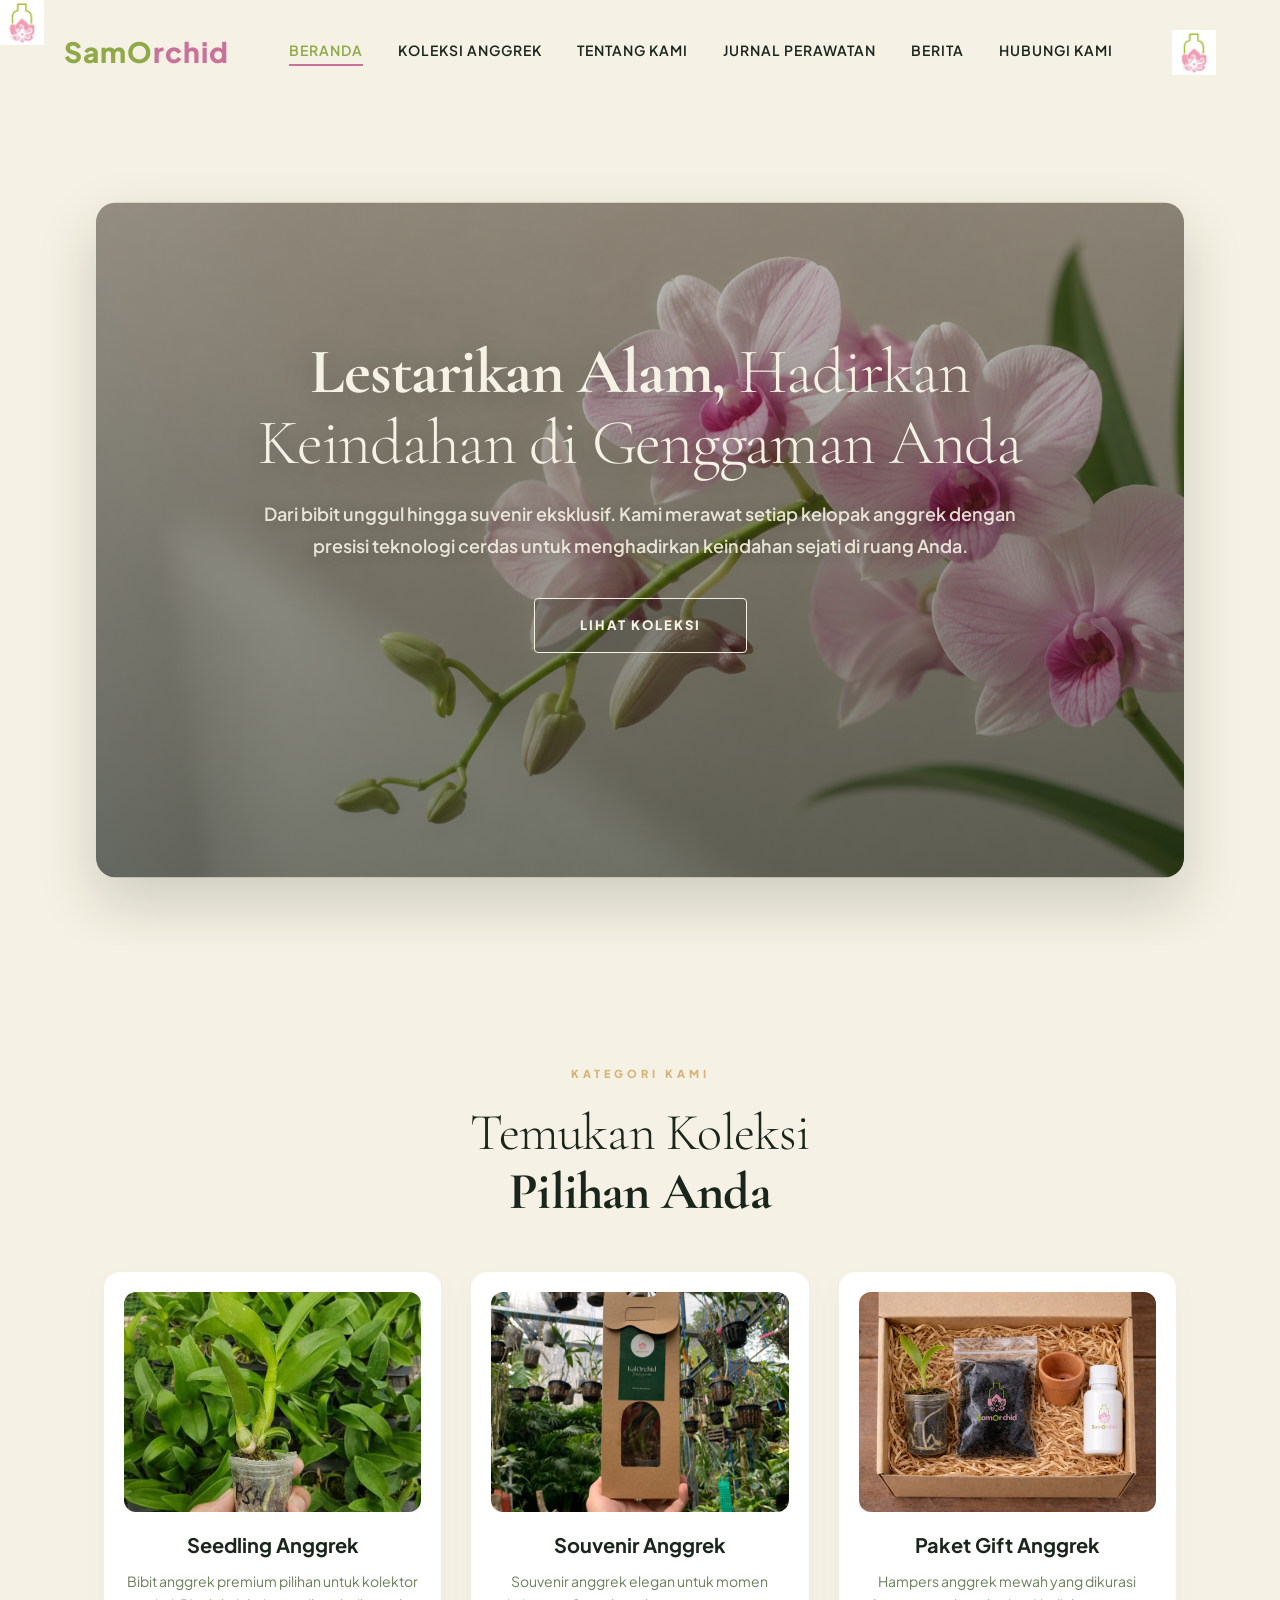
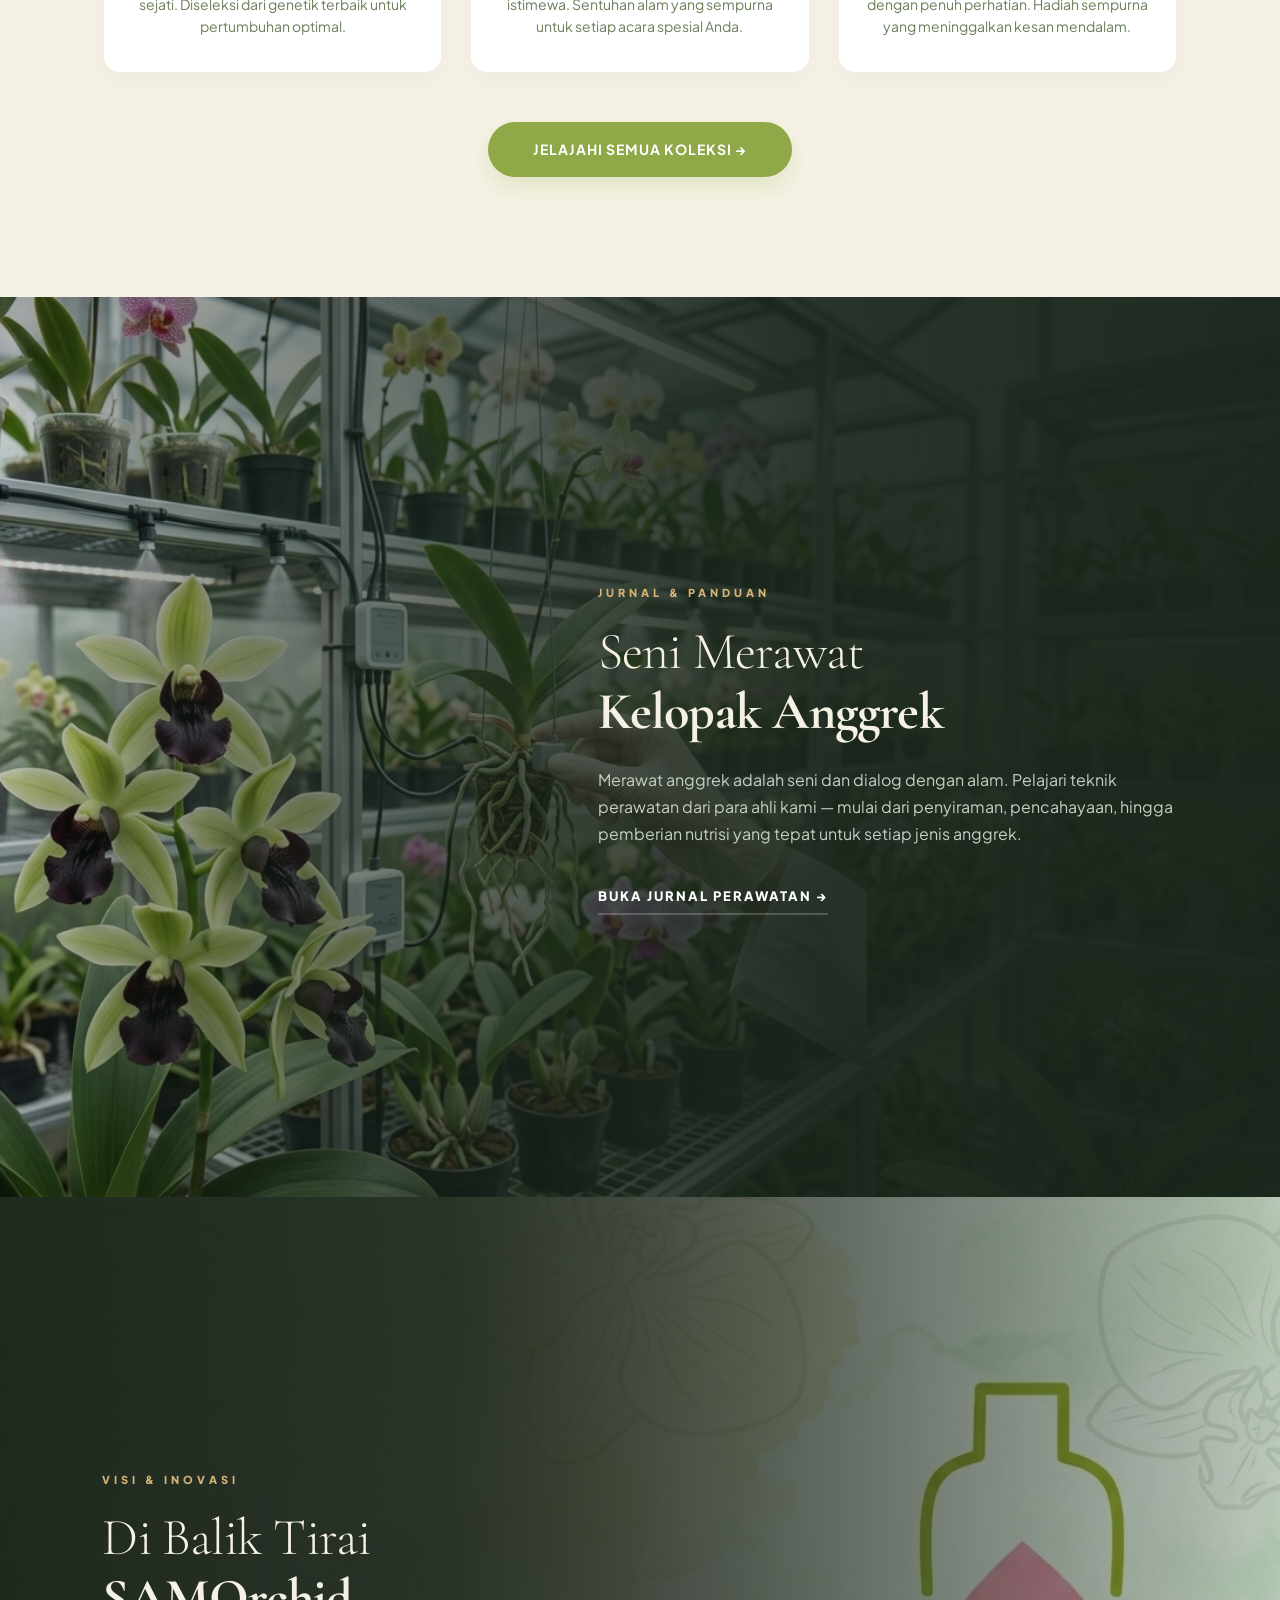
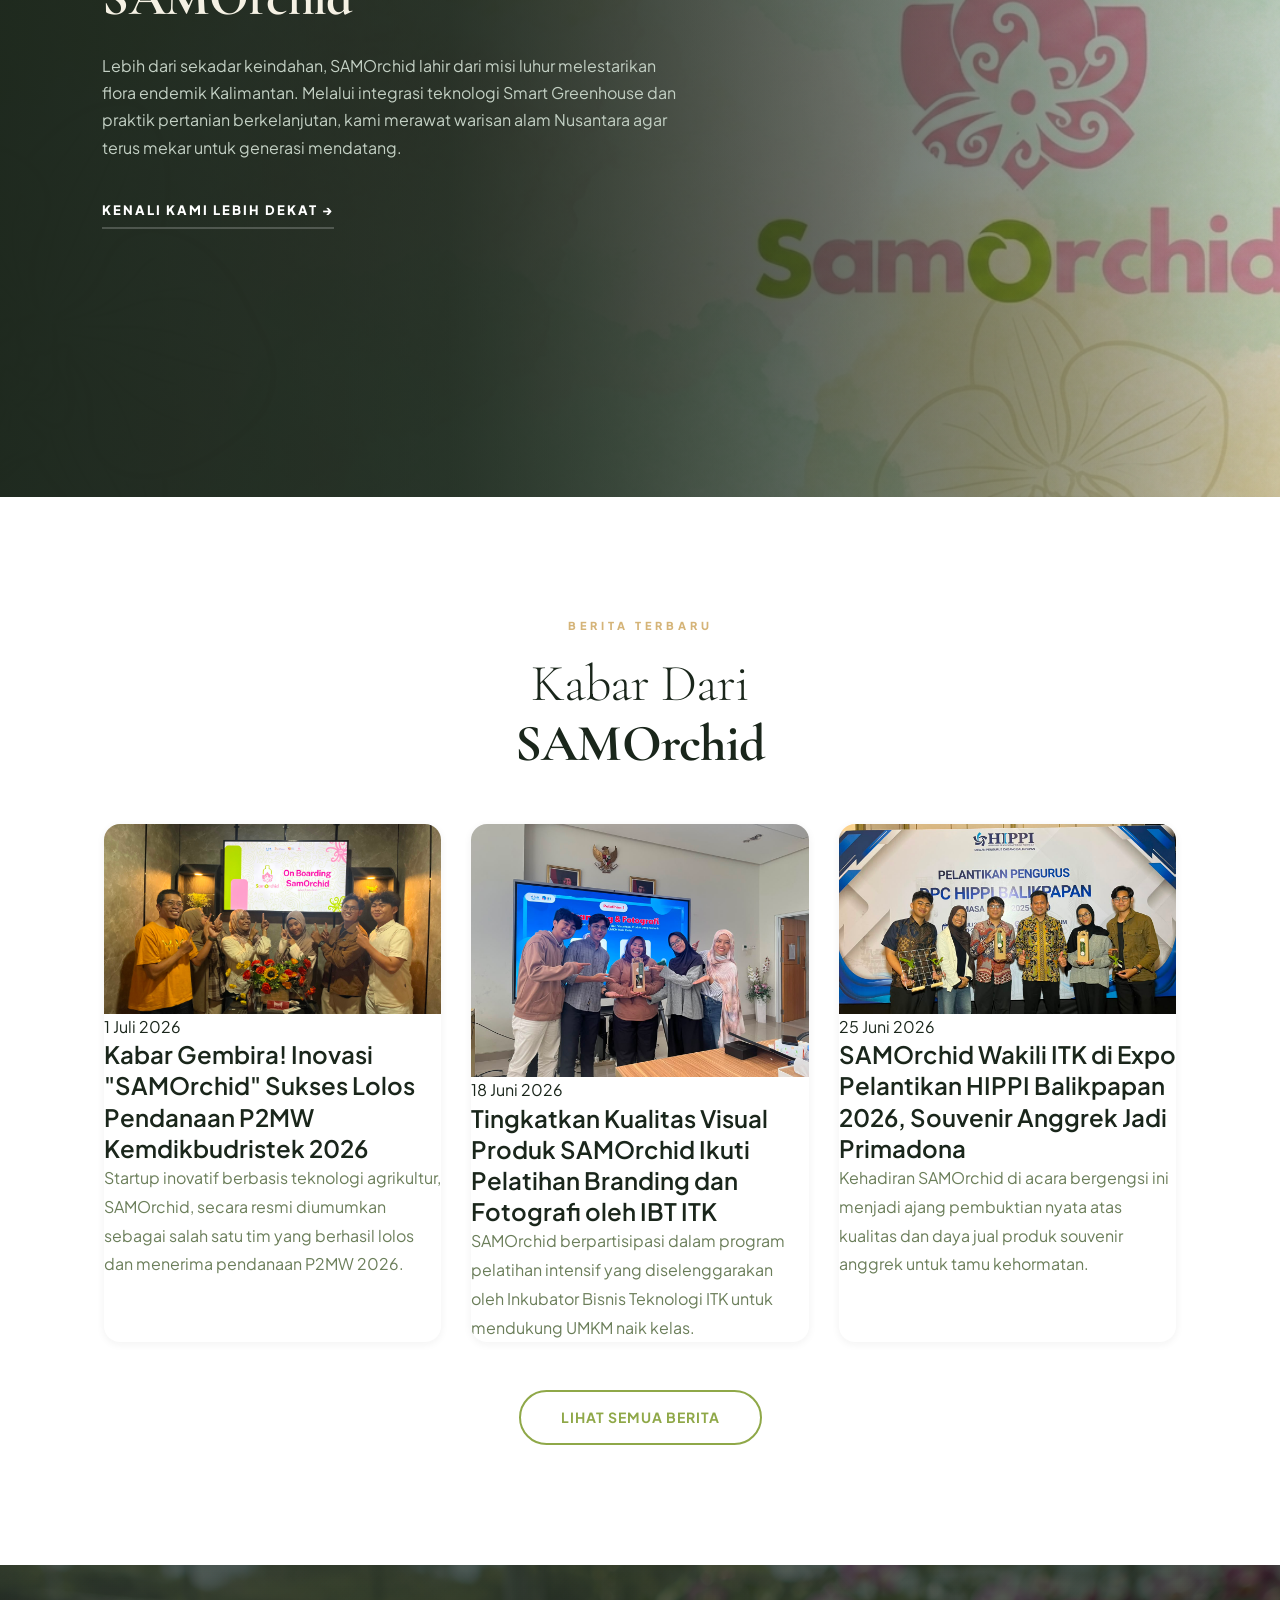
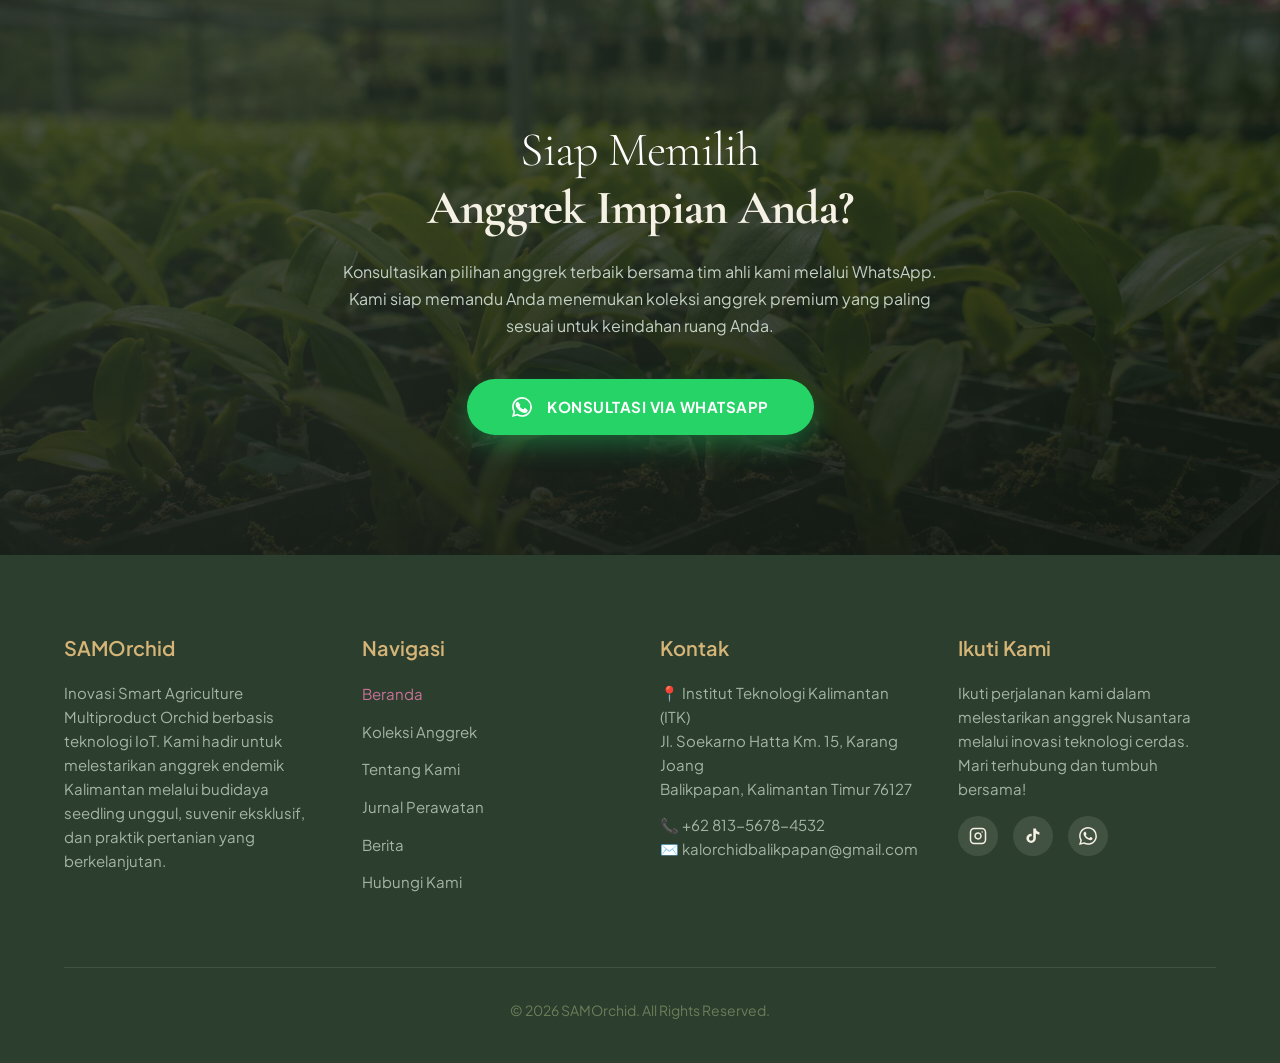
==== index.html @ 8a8ef250 "Update kodingan terbaru" ====
<!DOCTYPE html>
<html lang="id">

<head>
    <!-- Google tag (gtag.js) -->
<script async src="https://www.googletagmanager.com/gtag/js?id=G-B2L4GMVS6W"></script>
<script>
  window.dataLayer = window.dataLayer || [];
  function gtag(){dataLayer.push(arguments);}
  gtag('js', new Date());

  gtag('config', 'G-B2L4GMVS6W');
</script>
    <meta charset="UTF-8">
    <meta name="viewport" content="width=device-width, initial-scale=1.0">
    <meta http-equiv="X-UA-Compatible" content="ie=edge">

    <meta name="description" content="SAMOrchid — Koleksi anggrek premium pilihan dengan kualitas terbaik. Temukan keindahan anggrek eksklusif untuk melengkapi ruang Anda.">
    <meta name="keywords" content="anggrek, orchid, tanaman hias, bunga anggrek, SAMOrchid, premium orchid">
    <meta name="author" content="SAMOrchid">
    <meta name="robots" content="index, follow">

    <meta property="og:title" content="SAMOrchid — Simfoni Alam di Ruang Anda">
    <meta property="og:description" content="SAMOrchid — Koleksi anggrek premium pilihan dengan kualitas terbaik.">
    <meta property="og:type" content="website">
    <meta property="og:locale" content="id_ID">

    <title>SAMOrchid — Simfoni Alam di Ruang Anda</title>

    <link rel="icon" type="image/png" href="assets/images/favicon.png">

    <link rel="preconnect" href="https://fonts.googleapis.com">
    <link rel="preconnect" href="https://fonts.gstatic.com" crossorigin>
    <link href="https://fonts.googleapis.com/css2?family=Cormorant+Garamond:ital,wght@0,300;0,400;0,600;1,300;1,400&family=Plus+Jakarta+Sans:wght@300;400;600;800&display=swap" rel="stylesheet">

    <link rel="stylesheet" href="assets/css/samorchid.css">

</head>
<body>

    <div class="menu-overlay" id="menuOverlay"></div>

<header>
    <div class="header-content">
        <!-- 1. Logo Text (Left) -->
        <a href="index.html" class="logo-link" style="text-decoration:none;">
            <h2 class="logo-text" style="margin:0;"><span style="color: var(--green-natural);">SamO</span><span style="color: var(--pink-flower);">rchid</span></h2>
        </a>
        
        <!-- 2. Desktop Nav (Center on desktop) -->
        <nav class="nav-links">
            <a href="index.html" class="active-link">Beranda</a>
            <a href="catalog.html" class="">Koleksi Anggrek</a>
            <a href="about.html" class="">Tentang Kami</a>
            <a href="journal.html" class="">Jurnal Perawatan</a>
            <a href="news.html" class="">Berita</a>
            <a href="contact.html" class="">Hubungi Kami</a>
        </nav>
        
        <!-- 3. Mobile Menu Button (Center on mobile) -->
        <div class="menu-btn mobile-only"></div>
        
        <!-- 4. Logo Image (Right) -->
        <a href="index.html" class="logo-img-link">
             <img src="assets/images/logo-samorchid.png" alt="SAMOrchid Logo" class="logo-img" style="height: 45px; display: block;">
        </a>
    </div>
</header>

<!-- Mobile Nav Dropdown -->
<nav class="mobile-nav">
    <a href="index.html" class="active-link">Beranda</a>
    <a href="catalog.html" class="">Koleksi Anggrek</a>
    <a href="about.html" class="">Tentang Kami</a>
    <a href="journal.html" class="">Jurnal Perawatan</a>
    <a href="news.html" class="">Berita</a>
    <a href="contact.html" class="">Hubungi Kami</a>
</nav>
        
        <!-- Right Side: Logo img (Desktop) / Hamburger (Mobile) -->
        <div class="header-right">
            <a href="index.html" class="logo-img-link desktop-only">
                 <img src="assets/images/logo-samorchid.png" alt="SAMOrchid Logo" class="logo-img" style="height: 45px; display: block;">
            </a>
            
            <div class="menu-btn mobile-only">
                <span></span>
                <span></span>
            </div>
        </div>
    </div>
</header>

<!-- Mobile Nav Dropdown -->
<nav class="mobile-nav">
    <a href="index.html" class="active-link">Beranda</a>
    <a href="catalog.html" class="">Koleksi Anggrek</a>
    <a href="about.html" class="">Tentang Kami</a>
    <a href="journal.html" class="">Jurnal Perawatan</a>
    <a href="news.html" class="">Berita</a>
    <a href="contact.html" class="">Hubungi Kami</a>
</nav>
    
    <main>
        
<section class="hero">
    <div class="hero-slider-container" style="top: 55% !important; height: 75% !important;">
        <div class="slider-wrapper">
            <div class="slide slide-1"></div>
            <div class="slide slide-2"></div>
            <div class="slide slide-3"></div>
        </div>
    </div>

    <div class="hero-content scroll-reveal reveal-active">
        <h1> <strong>Lestarikan Alam,</strong> Hadirkan Keindahan di Genggaman Anda </h1>
        <p>Dari bibit unggul hingga suvenir eksklusif. Kami merawat setiap kelopak anggrek dengan presisi teknologi cerdas untuk menghadirkan keindahan sejati di ruang Anda.</p>
        <a href="catalog.html" class="btn-discover">Lihat Koleksi</a>
    </div>
</section>


<section class="section-padding" style="background-color: var(--cream-palette);">
    <div class="container">
        <span class="section-tag scroll-reveal" style="text-align:center; display:block;">Kategori Kami</span>
        <h2 class="section-title scroll-reveal" style="text-align:center; font-family:'Cormorant Garamond',serif; margin-bottom: 50px;">
            Temukan Koleksi <strong>Pilihan Anda</strong>
        </h2>

        <div class="categories-grid">
            
            <div class="category-card scroll-reveal" style="transition-delay: 0.1s; padding: 20px; border-radius: 16px; overflow: hidden; background: #fff; box-shadow: 0 10px 30px rgba(0,0,0,0.03);">
                <div style="height: 220px; border-radius: 12px; overflow: hidden; margin-bottom: 20px;">
                    <img src="assets/images/catalog-seddling.jpg" alt="Seedling Anggrek" style="width: 100%; height: 100%; object-fit: cover; transition: transform 0.5s;">
                </div>
                <h3 style="font-size: 20px; font-weight: 700; margin-bottom: 12px; color: var(--text-dark);">Seedling Anggrek</h3>
                <p style="font-size: 14px; color: var(--text-muted); line-height: 1.6; margin-bottom: 15px;">Bibit anggrek premium pilihan untuk kolektor sejati. Diseleksi dari genetik terbaik untuk pertumbuhan optimal.</p>
            </div>

            <div class="category-card scroll-reveal" style="transition-delay: 0.25s; padding: 20px; border-radius: 16px; overflow: hidden; background: #fff; box-shadow: 0 10px 30px rgba(0,0,0,0.03);">
                <div style="height: 220px; border-radius: 12px; overflow: hidden; margin-bottom: 20px;">
                    <img src="assets/images/souvenir.jpeg?w=800" alt="Souvenir Anggrek" style="width: 100%; height: 100%; object-fit: cover; transition: transform 0.5s;">
                </div>
                <h3 style="font-size: 20px; font-weight: 700; margin-bottom: 12px; color: var(--text-dark);">Souvenir Anggrek</h3>
                <p style="font-size: 14px; color: var(--text-muted); line-height: 1.6; margin-bottom: 15px;">Souvenir anggrek elegan untuk momen istimewa. Sentuhan alam yang sempurna untuk setiap acara spesial Anda.</p>
            </div>

            <div class="category-card scroll-reveal" style="transition-delay: 0.4s; padding: 20px; border-radius: 16px; overflow: hidden; background: #fff; box-shadow: 0 10px 30px rgba(0,0,0,0.03);">
                <div style="height: 220px; border-radius: 12px; overflow: hidden; margin-bottom: 20px;">
                    <img src="assets/images/gift.jpeg?w=800" alt="Paket Gift Anggrek" style="width: 100%; height: 100%; object-fit: cover; transition: transform 0.5s;">
                </div>
                <h3 style="font-size: 20px; font-weight: 700; margin-bottom: 12px; color: var(--text-dark);">Paket Gift Anggrek</h3>
                <p style="font-size: 14px; color: var(--text-muted); line-height: 1.6; margin-bottom: 15px;">Hampers anggrek mewah yang dikurasi dengan penuh perhatian. Hadiah sempurna yang meninggalkan kesan mendalam.</p>
            </div>
        </div>

        <div style="text-align: center; margin-top: 50px;" class="scroll-reveal">
            <a href="catalog.html" class="btn-primary" style="padding: 16px 45px; border-radius: 50px; font-weight: 700; background-color: var(--green-natural); color: white; text-decoration: none; display: inline-block; transition: 0.3s; box-shadow: 0 10px 20px rgba(154, 179, 78, 0.2);">
                Jelajahi Semua Koleksi &rarr;
            </a>
        </div>
    </div>
</section>

<section class="care-section" style="background: linear-gradient(270deg, rgba(26,38,27,0.85) 35%, rgba(26,38,27,0.2)), url('assets/images/beranda-jurnal.png') center/cover no-repeat;">
    <div class="care-content">
        <span class="section-tag scroll-reveal">Jurnal &amp; Panduan</span>
        <h2 class="scroll-reveal" style="transition-delay: 0.1s;">Seni Merawat <strong>Kelopak Anggrek</strong></h2>
        <p class="scroll-reveal" style="transition-delay: 0.2s;">Merawat anggrek adalah seni dan dialog dengan alam. Pelajari teknik perawatan dari para ahli kami — mulai dari penyiraman, pencahayaan, hingga pemberian nutrisi yang tepat untuk setiap jenis anggrek.</p>
        <a href="journal.html" class="btn-editorial scroll-reveal" style="transition-delay: 0.3s;">Buka Jurnal Perawatan &rarr;</a>
    </div>
</section>

<section class="story-section" style="background: linear-gradient(90deg, rgba(26,38,27,0.85) 35%, rgba(26,38,27,0.2)), url('assets/images/logo-about.png') center/cover no-repeat;">
    <div class="story-content">
        <span class="section-tag scroll-reveal">VISI &amp; INOVASI</span>
        <h2 class="scroll-reveal" style="transition-delay: 0.1s;">Di Balik Tirai <strong>SAMOrchid</strong></h2>
        <p class="scroll-reveal" style="transition-delay: 0.2s;">Lebih dari sekadar keindahan, SAMOrchid lahir dari misi luhur melestarikan flora endemik Kalimantan. Melalui integrasi teknologi Smart Greenhouse dan praktik pertanian berkelanjutan, kami merawat warisan alam Nusantara agar terus mekar untuk generasi mendatang.</p>
        <a href="about.html" class="btn-editorial scroll-reveal" style="transition-delay: 0.3s;">Kenali Kami Lebih Dekat &rarr;</a>
    </div>
</section>

<section class="section-padding" style="background-color: #fff;">
    <div class="container">
        <span class="section-tag scroll-reveal" style="text-align:center; display:block;">Berita Terbaru</span>
        <h2 class="section-title scroll-reveal" style="text-align:center; font-family:'Cormorant Garamond',serif; margin-bottom: 50px;">
            Kabar Dari <strong>SAMOrchid</strong>
        </h2>

        <div class="news-grid">
            
            <article class="news-card scroll-reveal" style="transition-delay: 0.1s;">
                <div class="news-image">
                    <img src="assets/images/berita-p2mw.jpeg" alt="Penghargaan Inovasi Budidaya 2026" loading="lazy">
                </div>
                <div class="news-body">
                    <time class="news-date" datetime="2026-07-01">1 Juli 2026</time>
                    <h3>Kabar Gembira! Inovasi "SAMOrchid" Sukses Lolos Pendanaan P2MW Kemdikbudristek 2026</h3>
                    <p>Startup inovatif berbasis teknologi agrikultur, SAMOrchid, secara resmi diumumkan sebagai salah satu tim yang berhasil lolos dan menerima pendanaan P2MW 2026.</p>
                </div>
            </article>

            <article class="news-card scroll-reveal" style="transition-delay: 0.4s;">
                <div class="news-image">
                    <img src="assets/images/berita-pelatihan.jpeg"  alt="Workshop Perawatan Anggrek" loading="lazy">
                </div>
                <div class="news-body">
                    <time class="news-date" datetime="2026-06-18">18 Juni 2026</time>
                    <h3>Tingkatkan Kualitas Visual Produk SAMOrchid Ikuti Pelatihan Branding dan Fotografi oleh IBT ITK</h3>
                    <p>SAMOrchid berpartisipasi dalam program pelatihan intensif yang diselenggarakan oleh Inkubator Bisnis Teknologi ITK untuk mendukung UMKM naik kelas.</p>
                </div>
            </article>

            <article class="news-card scroll-reveal" style="transition-delay: 0.25s;">
                <div class="news-image">
                    <img src="assets/images/berita-hippi.jpeg"  alt="Koleksi Phalaenopsis Eksklusif" loading="lazy">
                </div>
                <div class="news-body">
                    <time class="news-date" datetime="2026-06-25">25 Juni 2026</time>
                    <h3>SAMOrchid Wakili ITK di Expo Pelantikan HIPPI Balikpapan 2026, Souvenir Anggrek Jadi Primadona</h3>
                    <p>Kehadiran SAMOrchid di acara bergengsi ini menjadi ajang pembuktian nyata atas kualitas dan daya jual produk souvenir anggrek untuk tamu kehormatan.</p>
                </div>
            </article>

        </div>

        <div style="text-align: center; margin-top: 3rem;">
            <a href="news.html" class="btn-outline">Lihat Semua Berita</a>
        </div>
    </div>
</section>

<section class="cta-section" style="background: linear-gradient(180deg, rgba(26,38,27,0.75) 0%, rgba(18,26,19,0.92) 100%), url('assets/images/beranda-hubungi\ kami.png') center/cover no-repeat; padding: 120px 0; color: white;">
    <div class="container" style="text-align: center; max-width: 800px;">
        <span class="section-tag scroll-reveal" style="color: var(--orange-pastel); font-size: 11px; letter-spacing: 4px; font-weight: 800; display: block; margin-bottom: 20px; text-transform: uppercase;">Hubungi Kami</span>
        <h2 class="scroll-reveal" style="font-family: 'Cormorant Garamond', serif; font-size: 48px; font-weight: 300; margin-bottom: 20px; line-height: 1.2;">
            Siap Memilih <strong style="font-weight: 700; color: var(--cream-palette);">Anggrek Impian Anda?</strong>
        </h2>
        <p class="scroll-reveal" style="transition-delay: 0.1s; font-size: 16px; color: #c3d0c4; line-height: 1.7; margin-bottom: 40px; max-width: 600px; margin-left: auto; margin-right: auto;">
            Konsultasikan pilihan anggrek terbaik bersama tim ahli kami melalui WhatsApp. Kami siap memandu Anda menemukan koleksi anggrek premium yang paling sesuai untuk keindahan ruang Anda.
        </p>
        
        <a href="https://wa.me/6281356784532?text=Halo%20SAMOrchid" class="scroll-reveal" style="transition-delay: 0.2s; background-color: #25D366; color: white; padding: 16px 45px; border-radius: 50px; font-weight: 700; text-decoration: none; display: inline-flex; align-items: center; gap: 12px; box-shadow: 0 10px 25px rgba(37, 211, 102, 0.35); border: none; font-size: 15px; letter-spacing: 0.5px; transition: all 0.3s ease; text-transform: uppercase;" target="_blank" rel="noopener noreferrer">
            <svg xmlns="http://www.w3.org/2000/svg" width="20" height="20" fill="currentColor" viewBox="0 0 16 16" style="vertical-align: middle;">
                <path d="M13.601 2.326A7.85 7.85 0 0 0 7.994 0C3.627 0 .068 3.558.064 7.926c0 1.399.366 2.76 1.057 3.965L0 16l4.204-1.102a7.9 7.9 0 0 0 3.79.949h.004c4.368 0 7.927-3.558 7.93-7.93a7.9 7.9 0 0 0-2.327-5.592M7.994 14.52a6.6 6.6 0 0 1-3.356-.92l-.24-.144-2.494.654.666-2.433-.156-.251a6.56 6.56 0 0 1-1.007-3.505c0-3.626 2.957-6.584 6.591-6.584a6.56 6.56 0 0 1 4.66 1.931 6.56 6.56 0 0 1 1.928 4.66c-.004 3.639-2.961 6.592-6.592 6.592m3.69-4.98c-.202-.1-1.195-.59-1.381-.66-.18-.068-.312-.1-.444.1-.13.2-.5.636-.61.76-.11.13-.22.14-.42.04-.202-.1-.853-.314-1.624-.997-.6-.537-1.005-1.2-1.123-1.4-.117-.202-.012-.311.088-.41.09-.09.202-.23.3-.35.1-.117.135-.2.2-.33.066-.134.034-.251-.017-.35-.05-.1-1.196-1.196-1.381-1.643-.186-.45-.37-.39-.5-.396-.127-.007-.272-.008-.418-.008a.86.86 0 0 0-.623.29c-.214.23-.817.8-.817 1.95s.84 2.26 1.0 2.47c.16.21 1.653 2.528 4 3.52.56.23 1 .37 1.34.48.57.18 1.09.15 1.5.09.46-.07 1.38-.56 1.57-1.11.19-.55.19-1.02.13-1.11-.06-.09-.22-.14-.42-.24"/>
            </svg>
            &nbsp;Konsultasi via WhatsApp
        </a>
    </div>
</section>

    </main>

    <footer>
    <div class="footer-container">
        
        <div class="footer-col">
            <h3>SAMOrchid</h3>
            <p>
                Inovasi Smart Agriculture Multiproduct Orchid berbasis teknologi IoT. Kami hadir untuk melestarikan anggrek endemik Kalimantan melalui budidaya seedling unggul, suvenir eksklusif, dan praktik pertanian yang berkelanjutan.
            </p>
        </div>

        <div class="footer-col">
            <h3>Navigasi</h3>
            <ul>
                <li><a href="index.html">Beranda</a></li>
                <li><a href="catalog.html">Koleksi Anggrek</a></li>
                <li><a href="about.html">Tentang Kami</a></li>
                <li><a href="journal.html">Jurnal Perawatan</a></li>
                <li><a href="news.html">Berita</a></li>
                <li><a href="contact.html">Hubungi Kami</a></li>
            </ul>
        </div>

        <div class="footer-col">
            <h3>Kontak</h3>
            <p>
                📍 Institut Teknologi Kalimantan (ITK)<br>
                Jl. Soekarno Hatta Km. 15, Karang Joang<br>
                Balikpapan, Kalimantan Timur 76127
            </p>
            <p style="margin-top: 12px;">
                📞 +62 813-5678-4532<br>
                ✉️ kalorchidbalikpapan@gmail.com
            </p>
        </div>

       <div class="footer-col">
    <h3>Ikuti Kami</h3>
    <p>Ikuti perjalanan kami dalam melestarikan anggrek Nusantara melalui inovasi teknologi cerdas. Mari terhubung dan tumbuh bersama!</p>
    <div class="social-links">
        <a href="https://www.instagram.com/samorchid_official?igsh=MW9wNzVmNXBsNmt6ZQ%3D%3D&utm_source=qr" target="_blank" rel="noopener noreferrer" aria-label="Instagram">
            <svg xmlns="http://www.w3.org/2000/svg" width="18" height="18" viewBox="0 0 24 24" fill="none" stroke="currentColor" stroke-width="2" stroke-linecap="round" stroke-linejoin="round">
                <rect x="2" y="2" width="20" height="20" rx="5" ry="5"></rect>
                <path d="M16 11.37A4 4 0 1 1 12.63 8 4 4 0 0 1 16 11.37z"></path>
                <line x1="17.5" y1="6.5" x2="17.51" y2="6.5"></line>
            </svg>
        </a>
        
        <a href="https://www.tiktok.com/@samorchid.bibit.anggrek?_r=1&_t=ZS-982fWPN8C19" target="_blank" rel="noopener noreferrer" aria-label="TikTok">
            <svg xmlns="http://www.w3.org/2000/svg" width="18" height="18" viewBox="0 0 24 24" fill="currentColor">
                <path d="M19.59 6.69a4.83 4.83 0 0 1-3.77-4.25V2h-3.45v13.67a2.89 2.89 0 0 1-2.88 2.5 2.89 2.89 0 0 1-2.89-2.89 2.89 2.89 0 0 1 2.89-2.89c.28 0 .54.04.79.1v-3.5a6.37 6.37 0 0 0-.79-.05A6.34 6.34 0 0 0 3.15 15a6.34 6.34 0 0 0 6.34 6.34 6.34 6.34 0 0 0 6.34-6.34V8.75a8.18 8.18 0 0 0 4.76 1.52v-3.4a4.85 4.85 0 0 1-1-.18z"/>
            </svg>
        </a>
        
        <a href="https://wa.me/6281356784532" target="_blank" rel="noopener noreferrer" aria-label="WhatsApp">
            <svg xmlns="http://www.w3.org/2000/svg" width="18" height="18" viewBox="0 0 24 24" fill="currentColor">
                <path d="M17.472 14.382c-.297-.149-1.758-.867-2.03-.967-.273-.099-.471-.148-.67.15-.197.297-.767.966-.94 1.164-.173.199-.347.223-.644.075-.297-.15-1.255-.463-2.39-1.475-.883-.788-1.48-1.761-1.653-2.059-.173-.297-.018-.458.13-.606.134-.133.298-.347.446-.52.149-.174.198-.298.298-.497.099-.198.05-.371-.025-.52-.075-.149-.669-1.612-.916-2.207-.242-.579-.487-.5-.669-.51-.173-.008-.371-.01-.57-.01-.198 0-.52.074-.792.372-.272.297-1.04 1.016-1.04 2.479 0 1.462 1.065 2.875 1.213 3.074.149.198 2.096 3.2 5.077 4.487.709.306 1.262.489 1.694.625.712.227 1.36.195 1.871.118.571-.085 1.758-.719 2.006-1.413.248-.694.248-1.289.173-1.413-.074-.124-.272-.198-.57-.347m-5.421 7.403h-.004a9.87 9.87 0 01-5.031-1.378l-.361-.214-3.741.982.998-3.648-.235-.374a9.86 9.86 0 01-1.51-5.26c.001-5.45 4.436-9.884 9.888-9.884 2.64 0 5.122 1.03 6.988 2.898a9.825 9.825 0 012.893 6.994c-.003 5.45-4.437 9.884-9.885 9.884m8.413-18.297A11.815 11.815 0 0012.05 0C5.495 0 .16 5.335.157 11.892c0 2.096.547 4.142 1.588 5.945L.057 24l6.305-1.654a11.882 11.882 0 005.683 1.448h.005c6.554 0 11.89-5.335 11.893-11.893a11.821 11.821 0 00-3.48-8.413z"/>
            </svg>
        </a>
    </div>
</div>

    </div>

    <div class="footer-bottom">
        <p>&copy; 2026 SAMOrchid. All Rights Reserved.</p>
    </div>
</footer>

    <script src="assets/js/samorchid.js"></script>
    
</body>
</html>
---- assets/css/samorchid.css ----
/* ============================================================
   SAMOrchid — Premium Orchid Catalog
   Design System & Stylesheet
   Inspired by Bang & Olufsen Luxury Minimalism
   ============================================================ */

/* ----------------------------------------------------------
   1. DESIGN TOKENS (CSS Variables)
   ---------------------------------------------------------- */
   :root {
    --pink-flower: #C8729A;
    --pink-light: #F0D8E4;
    --orange-pastel: #D5B478;
    --cream-palette: #F5F1E4;
    --cream-dark: #EDE5CC;
    --green-natural: #8FA848;
    --green-dark: #6E8A3A;
    --text-dark: #1A261B;
    --text-muted: #6B7E5A;
    --footer-bg: #2C3E2D;
    --white: #FFFFFF;
    --dusty-pink: #F5E6ED;
    --section-alt: #F9F7F0;

    /* Shadows */
    --shadow-sm: 0 2px 8px rgba(26, 38, 27, 0.06);
    --shadow-md: 0 8px 30px rgba(26, 38, 27, 0.08);
    --shadow-lg: 0 16px 50px rgba(26, 38, 27, 0.12);
    --shadow-xl: 0 25px 60px rgba(26, 38, 27, 0.18);

    /* Transitions */
    --ease-luxury: cubic-bezier(0.16, 1, 0.3, 1);
    --transition-base: 0.4s var(--ease-luxury);
    --transition-slow: 0.8s var(--ease-luxury);
}


/* ----------------------------------------------------------
   2. RESET & BASE
   ---------------------------------------------------------- */
*,
*::before,
*::after {
    box-sizing: border-box;
    margin: 0;
    padding: 0;
}

html {
    scroll-behavior: smooth;
    -webkit-font-smoothing: antialiased;
    -moz-osx-font-smoothing: grayscale;
}

body {
    font-family: 'Plus Jakarta Sans', -apple-system, BlinkMacSystemFont, sans-serif;
    font-weight: 400;
    font-size: 16px;
    line-height: 1.6;
    color: var(--text-dark);
    background-color: var(--cream-palette);
    overflow-x: hidden;
}

img {
    max-width: 100%;
    height: auto;
    display: block;
}

a {
    color: inherit;
    text-decoration: none;
    transition: color var(--transition-base);
}

ul {
    list-style: none;
}

button {
    font-family: inherit;
}


/* ----------------------------------------------------------
   3. TYPOGRAPHY
   ---------------------------------------------------------- */
h1,
h2 {
    font-family: 'Cormorant Garamond', 'Georgia', serif;
    font-weight: 300;
    color: var(--text-dark);
}

h1 {
    font-size: 64px;
    line-height: 1.1;
    letter-spacing: -0.02em;
}

h2 {
    font-size: 52px;
    line-height: 1.15;
    letter-spacing: -0.015em;
}

h3 {
    font-family: 'Plus Jakarta Sans', sans-serif;
    font-size: 24px;
    font-weight: 600;
    line-height: 1.3;
    color: var(--text-dark);
}

h1 strong {
    font-weight: 800;
}

h2 strong {
    font-weight: 800;
    display: block;
}

p {
    color: var(--text-muted);
    line-height: 1.8;
    font-weight: 400;
}

.section-tag {
    font-size: 11px;
    text-transform: uppercase;
    letter-spacing: 4px;
    color: var(--orange-pastel);
    font-weight: 800;
    margin-bottom: 20px;
    display: inline-block;
}


/* ----------------------------------------------------------
   4. LAYOUT
   ---------------------------------------------------------- */
.container {
    max-width: 1200px;
    margin: 0 auto;
    padding: 0 5%;
}

.section-padding {
    padding: 120px 0;
}


/* ----------------------------------------------------------
   5. HEADER & NAVIGATION
   ---------------------------------------------------------- */
header {
    position: fixed;
    top: 0;
    left: 0;
    width: 100%;
    display: flex;
    justify-content: space-between;
    align-items: center;
    padding: 30px 5%;
    z-index: 2001;
    background: transparent;
    transition: all 0.5s var(--ease-luxury);
}

.header-content {
    display: flex;
    justify-content: space-between;
    align-items: center;
    width: 100%;
}

.logo-text {
    font-family: 'Plus Jakarta Sans', sans-serif;
    font-weight: 800;
    font-size: 28px;
    letter-spacing: 1px;
}

header.scrolled {
    background: rgba(253, 251, 240, 0.92);
    backdrop-filter: blur(20px);
    -webkit-backdrop-filter: blur(20px);
    box-shadow: 0 4px 30px rgba(26, 38, 27, 0.06);
    padding: 18px 5%;
}

/* Logo */
.logo {
    font-size: 22px;
    font-weight: 800;
    letter-spacing: 2px;
    color: var(--text-dark);
    text-transform: uppercase;
    z-index: 2002;
    display: flex;
    align-items: center;
    gap: 10px;
}

.logo-img {
    height: 45px;
    width: auto;
    vertical-align: middle;
}

/* Hamburger Menu Button */
.menu-btn {
    background: none;
    border: none;
    cursor: pointer;
    display: flex;
    flex-direction: column;
    gap: 6px;
    z-index: 2002;
    padding: 8px;
    position: relative;
}

.menu-btn span {
    display: block;
    width: 30px;
    height: 2px;
    background-color: var(--text-dark);
    transition: all 0.3s var(--ease-luxury);
    transform-origin: center;
}

.menu-btn.active span:nth-child(1) {
    transform: translateY(8px) rotate(45deg);
}

.menu-btn.active span:nth-child(2) {
    opacity: 0;
    transform: scaleX(0);
}

.menu-btn.active span:nth-child(3) {
    transform: translateY(-8px) rotate(-45deg);
}

/* Header Spacer (for layout balance) */
.header-spacer {
    width: 46px;
}

/* ----------------------------------------------------------
   5.5 TOP NAVIGATION (Desktop)
   ---------------------------------------------------------- */
.nav-links {
    display: flex;
    gap: 35px;
    align-items: center;
}

.nav-links a {
    text-decoration: none;
    color: var(--text-dark);
    font-size: 14px;
    font-weight: 600;
    text-transform: uppercase;
    letter-spacing: 1px;
    position: relative;
    padding-bottom: 5px;
    transition: color 0.3s var(--ease-luxury);
}

.nav-links a:hover,
.nav-links a.active-link {
    color: var(--green-natural);
}

.nav-links a::after {
    content: '';
    position: absolute;
    bottom: 0;
    left: 0;
    width: 0;
    height: 2px;
    background-color: var(--pink-flower);
    transition: width 0.4s var(--ease-luxury);
}

.nav-links a:hover::after,
.nav-links a.active-link::after {
    width: 100%;
}

.header-right {
    display: flex;
    align-items: center;
    gap: 20px;
}

.mobile-only {
    display: none;
}

/* ----------------------------------------------------------
   5.6 MOBILE NAVIGATION (Dropdown)
   ---------------------------------------------------------- */
.menu-overlay {
    position: fixed;
    top: 0;
    left: 0;
    width: 100%;
    height: 100%;
    background: rgba(26, 38, 27, 0.4);
    backdrop-filter: blur(8px);
    -webkit-backdrop-filter: blur(8px);
    z-index: 1999;
    opacity: 0;
    visibility: hidden;
    transition: opacity 0.5s var(--ease-luxury),
                visibility 0.5s var(--ease-luxury);
}

.menu-overlay.active {
    opacity: 1;
    visibility: visible;
}

.mobile-nav {
    position: fixed;
    top: -100%;
    left: 0;
    width: 100%;
    background-color: var(--cream-palette);
    z-index: 2000;
    box-shadow: var(--shadow-xl);
    display: flex;
    flex-direction: column;
    padding: 100px 5% 40px;
    transition: top 0.6s cubic-bezier(0.77, 0, 0.175, 1);
}

.mobile-nav.active {
    top: 0;
}

.mobile-nav a {
    text-decoration: none;
    color: var(--text-dark);
    font-size: 28px;
    font-weight: 300;
    font-family: 'Cormorant Garamond', serif;
    padding: 15px 0;
    border-bottom: 1px solid rgba(26, 38, 27, 0.05);
    transform: translateY(-20px);
    opacity: 0;
    transition: color 0.3s ease,
                transform 0.4s var(--ease-luxury),
                opacity 0.4s var(--ease-luxury);
}

.mobile-nav.active a {
    transform: translateY(0);
    opacity: 1;
}

/* Staggered mobile nav animation */
.mobile-nav.active a:nth-child(1) { transition-delay: 0.1s; }
.mobile-nav.active a:nth-child(2) { transition-delay: 0.15s; }
.mobile-nav.active a:nth-child(3) { transition-delay: 0.2s; }
.mobile-nav.active a:nth-child(4) { transition-delay: 0.25s; }
.mobile-nav.active a:nth-child(5) { transition-delay: 0.3s; }
.mobile-nav.active a:nth-child(6) { transition-delay: 0.35s; }

.mobile-nav a:hover,
.mobile-nav a.active-link {
    color: var(--pink-flower);
    padding-left: 10px;
}


/* ----------------------------------------------------------
   6. HERO SECTION
   ---------------------------------------------------------- */
.hero {
    height: 100vh;
    display: flex;
    align-items: center;
    justify-content: center;
    padding: 0 5%;
    position: relative;
    overflow: hidden;
}

.hero-slider-container {
    position: absolute;
    top: 50%;
    left: 50%;
    transform: translate(-50%, -50%);
    width: 85%;
    height: 85%;
    border-radius: 20px;
    overflow: hidden;
    box-shadow: var(--shadow-xl);
}

.slider-wrapper {
    display: flex;
    height: 100%;
    transition: transform 1.2s cubic-bezier(0.77, 0, 0.175, 1);
}

.slide {
    min-width: 100%;
    height: 100%;
    background-size: cover;
    background-position: center;
    position: relative;
}

.slide-1 {
    background-image:
        linear-gradient(
            180deg,
            rgba(26, 38, 27, 0.25) 0%,
            rgba(26, 38, 27, 0.55) 100%
        ),
        url("../images/hero beranda 1.png");
    background-size: cover;
    background-position: center;
}

.slide-2 {
    background-image:
        linear-gradient(
            180deg,
            rgba(26, 38, 27, 0.25) 0%,
            rgba(26, 38, 27, 0.55) 100%
        ),
        url("../images/hero beranda 2.png");
    background-size: cover;
    background-position: center;
}

.slide-3 {
    background-image:
        linear-gradient(
            180deg,
            rgba(26, 38, 27, 0.25) 0%,
            rgba(26, 38, 27, 0.55) 100%
        ),
        url("../images/hero beranda 3.png");
    background-size: cover;
    background-position: center;
}

.hero-content {
    text-align: center;
    max-width: 800px;
    z-index: 2;
    position: relative;
}

.hero-content h1 {
    color: var(--cream-palette);
    text-shadow: 0 4px 30px rgba(0, 0, 0, 0.25);
    margin-bottom: 20px;
}

.hero-content p {
    color: var(--cream-palette);
    font-size: 18px;
    font-weight: 600;
    text-shadow: 0 2px 15px rgba(0, 0, 0, 0.2);
    margin-bottom: 35px;
    opacity: 0.9;
}

.hero-slider-dots {
    position: absolute;
    bottom: 30px;
    left: 50%;
    transform: translateX(-50%);
    display: flex;
    gap: 10px;
    z-index: 3;
}

.hero-slider-dots .dot {
    width: 10px;
    height: 10px;
    border-radius: 50%;
    background: rgba(253, 251, 240, 0.4);
    border: none;
    cursor: pointer;
    transition: all 0.4s var(--ease-luxury);
}

.hero-slider-dots .dot.active {
    background: var(--cream-palette);
    transform: scale(1.3);
}


/* ----------------------------------------------------------
   7. FULL-BLEED SECTIONS
   ---------------------------------------------------------- */
.featured-section {
    height: 100vh;
    width: 100%;
    background-size: cover;
    background-position: center;
    background-attachment: fixed;
    display: flex;
    align-items: center;
    padding: 0 8%;
    position: relative;
}

.featured-section::before {
    content: '';
    position: absolute;
    top: 0;
    left: 0;
    width: 100%;
    height: 100%;
    background: linear-gradient(
        90deg,
        rgba(26, 38, 27, 0.85) 0%,
        rgba(26, 38, 27, 0.3) 60%,
        transparent 100%
    );
}

.care-section {
    min-height: 100vh;
    width: 100%;
    background-size: cover;
    background-position: center;
    background-attachment: fixed;
    display: flex;
    align-items: center;
    justify-content: flex-end;
    padding: 0 8%;
    position: relative;
}

.care-section::before {
    content: '';
    position: absolute;
    top: 0;
    left: 0;
    width: 100%;
    height: 100%;
    background: linear-gradient(
        270deg,
        rgba(26, 38, 27, 0.85) 0%,
        rgba(26, 38, 27, 0.3) 60%,
        transparent 100%
    );
}

.story-section {
    min-height: 100vh; /* Ubah dari height menjadi min-height agar bisa melar ke bawah */
    width: 100%;
    background-size: cover;
    background-position: center;
    background-attachment: fixed;
    display: flex;
    align-items: center;
    padding: 0 8%;
    position: relative;
}

.story-section::before {
    content: '';
    position: absolute;
    top: 0;
    left: 0;
    width: 100%;
    height: 100%;
    background: linear-gradient(
        90deg,
        rgba(26, 38, 27, 0.85) 0%,
        rgba(26, 38, 27, 0.3) 60%,
        transparent 100%
    );
}

.featured-content,
.care-content,
.story-content {
    max-width: 580px;
    color: var(--cream-palette);
    position: relative;
    z-index: 2;
}

.featured-content h2,
.care-content h2,
.story-content h2 {
    font-family: 'Cormorant Garamond', serif;
    font-size: 52px;
    font-weight: 300;
    color: var(--cream-palette);
    margin-bottom: 24px;
}

.featured-content p,
.care-content p,
.story-content p {
    font-size: 16px;
    line-height: 1.7;
    color: #C3D0C4;
    margin-bottom: 35px;
}

.featured-content .section-tag,
.care-content .section-tag,
.story-content .section-tag {
    color: var(--orange-pastel);
}

/* CTA Section */
.cta-section {
    padding: 120px 5%;
    background: linear-gradient(135deg, var(--green-dark) 0%, var(--green-natural) 100%);
    text-align: center;
    color: var(--white);
    position: relative;
    overflow: hidden;
}

.cta-section::before {
    content: '';
    position: absolute;
    top: -50%;
    left: -50%;
    width: 200%;
    height: 200%;
    background: radial-gradient(
        circle at 30% 40%,
        rgba(255, 255, 255, 0.05) 0%,
        transparent 60%
    );
}

.cta-section h2 {
    font-family: 'Cormorant Garamond', serif;
    font-size: 48px;
    font-weight: 300;
    color: var(--white);
    margin-bottom: 20px;
    position: relative;
}

.cta-section h2 strong {
    font-weight: 700;
}

.cta-section p {
    font-size: 18px;
    color: rgba(255, 255, 255, 0.8);
    margin-bottom: 40px;
    max-width: 600px;
    margin-left: auto;
    margin-right: auto;
    position: relative;
}


/* ----------------------------------------------------------
   8. BUTTONS
   ---------------------------------------------------------- */

/* Discover Button — Hero / Full-bleed overlay */
.btn-discover {
    display: inline-block;
    padding: 16px 45px;
    border: 1px solid var(--cream-palette);
    color: var(--cream-palette);
    text-transform: uppercase;
    letter-spacing: 2px;
    font-size: 13px;
    font-weight: 800;
    background: rgba(0, 0, 0, 0.15);
    border-radius: 4px;
    text-decoration: none;
    transition: all var(--transition-base);
    cursor: pointer;
}

.btn-discover:hover {
    background: var(--green-natural);
    border-color: var(--green-natural);
    color: var(--text-dark);
    transform: translateY(-5px);
    box-shadow: 0 12px 35px rgba(154, 179, 78, 0.35);
}

/* Editorial Button — Inline link-style */
.btn-editorial {
    color: var(--white);
    text-decoration: none;
    font-size: 13px;
    text-transform: uppercase;
    letter-spacing: 2px;
    font-weight: 800;
    padding-bottom: 6px;
    border-bottom: 2px solid rgba(255, 255, 255, 0.2);
    display: inline-flex;
    align-items: center;
    gap: 15px;
    transition: all var(--transition-base);
}

.btn-editorial:hover {
    border-bottom-color: var(--pink-flower);
    color: var(--pink-flower);
}

.btn-editorial .arrow {
    display: inline-block;
    transition: transform 0.4s var(--ease-luxury);
}

.btn-editorial:hover .arrow {
    transform: translateX(8px);
}

/* Primary Button */
.btn-primary {
    display: inline-block;
    padding: 14px 40px;
    background: var(--green-natural);
    color: var(--white);
    border: none;
    border-radius: 50px;
    font-size: 14px;
    font-weight: 700;
    text-transform: uppercase;
    letter-spacing: 1px;
    cursor: pointer;
    text-decoration: none;
    text-align: center;
    transition: all var(--transition-base);
}

.btn-primary:hover {
    background: var(--green-dark);
    transform: translateY(-3px);
    box-shadow: 0 10px 30px rgba(154, 179, 78, 0.3);
}

/* Outline Button */
.btn-outline {
    display: inline-block;
    padding: 14px 40px;
    background: transparent;
    color: var(--green-natural);
    border: 2px solid var(--green-natural);
    border-radius: 50px;
    font-size: 14px;
    font-weight: 700;
    text-transform: uppercase;
    letter-spacing: 1px;
    cursor: pointer;
    text-decoration: none;
    text-align: center;
    transition: all var(--transition-base);
}

.btn-outline:hover {
    background: var(--green-natural);
    color: var(--white);
    transform: translateY(-3px);
    box-shadow: 0 10px 30px rgba(154, 179, 78, 0.3);
}

/* WhatsApp Button */
.btn-whatsapp {
    display: inline-flex;
    align-items: center;
    gap: 10px;
    padding: 14px 40px;
    background: #25D366;
    color: var(--white);
    border: none;
    border-radius: 50px;
    font-size: 14px;
    font-weight: 700;
    text-transform: uppercase;
    letter-spacing: 1px;
    cursor: pointer;
    text-decoration: none;
    text-align: center;
    transition: all var(--transition-base);
}

.btn-whatsapp::before {
    content: '';
    display: inline-block;
    width: 20px;
    height: 20px;
    background-image: url("data:image/svg+xml,%3Csvg xmlns='http://www.w3.org/2000/svg' viewBox='0 0 24 24' fill='white'%3E%3Cpath d='M17.472 14.382c-.297-.149-1.758-.867-2.03-.967-.273-.099-.471-.148-.67.15-.197.297-.767.966-.94 1.164-.173.199-.347.223-.644.075-.297-.15-1.255-.463-2.39-1.475-.883-.788-1.48-1.761-1.653-2.059-.173-.297-.018-.458.13-.606.134-.133.298-.347.446-.52.149-.174.198-.298.298-.497.099-.198.05-.371-.025-.52-.075-.149-.669-1.612-.916-2.207-.242-.579-.487-.5-.669-.51-.173-.008-.371-.01-.57-.01-.198 0-.52.074-.792.372-.272.297-1.04 1.016-1.04 2.479 0 1.462 1.065 2.875 1.213 3.074.149.198 2.096 3.2 5.077 4.487.709.306 1.262.489 1.694.625.712.227 1.36.195 1.871.118.571-.085 1.758-.719 2.006-1.413.248-.694.248-1.289.173-1.413-.074-.124-.272-.198-.57-.347m-5.421 7.403h-.004a9.87 9.87 0 01-5.031-1.378l-.361-.214-3.741.982.998-3.648-.235-.374a9.86 9.86 0 01-1.51-5.26c.001-5.45 4.436-9.884 9.888-9.884 2.64 0 5.122 1.03 6.988 2.898a9.825 9.825 0 012.893 6.994c-.003 5.45-4.437 9.884-9.885 9.884m8.413-18.297A11.815 11.815 0 0012.05 0C5.495 0 .16 5.335.157 11.892c0 2.096.547 4.142 1.588 5.945L.057 24l6.305-1.654a11.882 11.882 0 005.683 1.448h.005c6.554 0 11.89-5.335 11.893-11.893a11.821 11.821 0 00-3.48-8.413z'/%3E%3C/svg%3E");
    background-size: contain;
    background-repeat: no-repeat;
}

.btn-whatsapp:hover {
    background: #1da851;
    transform: translateY(-3px);
    box-shadow: 0 10px 30px rgba(37, 211, 102, 0.3);
}

/* Filter Button */
.btn-filter {
    padding: 10px 28px;
    border: 2px solid #ddd;
    background: transparent;
    color: var(--text-muted);
    border-radius: 50px;
    font-size: 13px;
    font-weight: 600;
    cursor: pointer;
    transition: all var(--transition-base);
    font-family: inherit;
}

.btn-filter:hover {
    border-color: var(--green-natural);
    color: var(--green-natural);
}

.btn-filter.active {
    background: var(--green-natural);
    color: var(--white);
    border-color: var(--green-natural);
}


/* ----------------------------------------------------------
   9. PRODUCT CARDS
   ---------------------------------------------------------- */
.product-card {
    background-color: var(--white);
    padding: 20px;
    text-align: center;
    border: 1px solid rgba(26, 38, 27, 0.05);
    transition: transform 0.4s var(--ease-luxury), 
                box-shadow 0.4s var(--ease-luxury),
                border-color 0.4s var(--ease-luxury);
}

.product-card:hover {
    transform: translateY(-8px);
    box-shadow: var(--shadow-lg);
    border-color: rgba(200, 114, 154, 0.2); /* var(--pink-flower) at 20% */
}

.product-card .card-image {
    overflow: hidden;
    height: 280px;
    position: relative;
}

.product-card .card-image img {
    width: 100%;
    height: 100%;
    object-fit: cover;
    transition: transform 0.6s var(--ease-luxury);
}

.product-card:hover .card-image img {
    transform: scale(1.08);
}

.product-card .card-body {
    padding: 24px;
}

.card-category {
    font-size: 11px;
    text-transform: uppercase;
    letter-spacing: 2px;
    color: var(--green-natural);
    font-weight: 700;
    margin-bottom: 8px;
    display: inline-block;
}

.product-card .card-body h3 {
    font-size: 18px;
    font-weight: 700;
    color: var(--text-dark);
    margin-bottom: 8px;
}

.product-card .card-body p {
    font-size: 14px;
    color: var(--text-muted);
    line-height: 1.6;
    margin-bottom: 16px;
}

.card-price {
    font-size: 20px;
    font-weight: 800;
    color: var(--pink-flower);
    margin-bottom: 16px;
}

.card-actions {
    display: flex;
    gap: 10px;
}


/* ----------------------------------------------------------
   10. NEWS CARDS
   ---------------------------------------------------------- */
.news-card {
    background: var(--white);
    border-radius: 16px;
    overflow: hidden;
    box-shadow: var(--shadow-sm);
    transition: transform 0.5s var(--ease-luxury),
                box-shadow 0.5s var(--ease-luxury);
}

.news-card:hover {
    transform: translateY(-6px);
    box-shadow: var(--shadow-md);
}

.news-card .card-image {
    height: 220px;
    overflow: hidden;
}

.news-card .card-image img {
    width: 100%;
    height: 100%;
    object-fit: cover;
    transition: transform 0.6s var(--ease-luxury);
}

.news-card:hover .card-image img {
    transform: scale(1.06);
}

.news-card .card-body {
    padding: 24px;
}

.news-card .card-date {
    font-size: 12px;
    color: var(--text-muted);
    font-weight: 600;
    margin-bottom: 10px;
}

.news-card .card-body h3 {
    font-size: 18px;
    font-weight: 700;
    color: var(--text-dark);
    margin-bottom: 10px;
}

.news-card .card-body p {
    font-size: 14px;
    color: var(--text-muted);
    line-height: 1.6;
}

.read-more {
    color: var(--green-natural);
    font-weight: 700;
    font-size: 13px;
    text-transform: uppercase;
    letter-spacing: 1px;
    text-decoration: none;
    margin-top: 15px;
    display: inline-block;
    transition: transform 0.3s var(--ease-luxury),
                color 0.3s ease;
}

.read-more:hover {
    transform: translateX(5px);
    color: var(--green-dark);
}


/* ----------------------------------------------------------
   11. CATEGORY CARDS
   ---------------------------------------------------------- */
.category-card {
    background: var(--white);
    border-radius: 20px;
    padding: 50px 30px;
    text-align: center;
    box-shadow: var(--shadow-sm);
    transition: transform 0.5s var(--ease-luxury),
                box-shadow 0.5s var(--ease-luxury);
}

.category-card:hover {
    transform: translateY(-10px);
    box-shadow: var(--shadow-lg);
}

.category-card .card-icon {
    font-size: 60px;
    margin-bottom: 20px;
    display: block;
}

.category-card h3 {
    font-size: 22px;
    font-weight: 700;
    margin-bottom: 12px;
}

.category-card p {
    font-size: 14px;
    color: var(--text-muted);
    line-height: 1.6;
}

.categories-grid {
    display: grid;
    grid-template-columns: repeat(3, 1fr);
    gap: 30px;
}


/* ----------------------------------------------------------
   12. VALUE CARDS
   ---------------------------------------------------------- */
.value-card {
    text-align: center;
    padding: 40px 30px;
}

.value-card .value-icon {
    width: 80px;
    height: 80px;
    background: var(--pink-light);
    border-radius: 50%;
    display: flex;
    align-items: center;
    justify-content: center;
    margin: 0 auto 20px;
    font-size: 32px;
    transition: transform 0.4s var(--ease-luxury);
}

.value-card:hover .value-icon {
    transform: scale(1.1) rotate(5deg);
}

.value-card h3 {
    font-size: 20px;
    font-weight: 700;
    margin-bottom: 12px;
}

.value-card p {
    font-size: 14px;
    color: var(--text-muted);
    line-height: 1.7;
}


/* ----------------------------------------------------------
   13. JOURNAL CARDS
   ---------------------------------------------------------- */
.journal-card {
    background: var(--white);
    border-radius: 16px;
    overflow: hidden;
    box-shadow: var(--shadow-sm);
    display: flex;
    transition: transform 0.5s var(--ease-luxury),
                box-shadow 0.5s var(--ease-luxury);
}

.journal-card:hover {
    transform: translateY(-6px);
    box-shadow: var(--shadow-md);
}

.journal-card .card-image {
    width: 40%;
    min-height: 250px;
    overflow: hidden;
}

.journal-card .card-image img {
    width: 100%;
    height: 100%;
    object-fit: cover;
    transition: transform 0.6s var(--ease-luxury);
}

.journal-card:hover .card-image img {
    transform: scale(1.06);
}

.journal-card .card-body {
    width: 60%;
    padding: 30px;
    display: flex;
    flex-direction: column;
    justify-content: center;
}

.journal-card .card-body h3 {
    font-size: 20px;
    font-weight: 700;
    margin-bottom: 12px;
}

.journal-card .card-body p {
    font-size: 14px;
    color: var(--text-muted);
    line-height: 1.6;
}


/* ----------------------------------------------------------
   14. PAGE HEADERS
   ---------------------------------------------------------- */
.page-hero {
    height: 50vh;
    min-height: 400px;
    background-size: cover;
    background-position: center;
    display: flex;
    align-items: center;
    justify-content: center;
    position: relative;
    text-align: center;
}

.page-hero::before {
    content: '';
    position: absolute;
    top: 0;
    left: 0;
    width: 100%;
    height: 100%;
    background: linear-gradient(
        180deg,
        rgba(26, 38, 27, 0.4) 0%,
        rgba(26, 38, 27, 0.7) 100%
    );
}

.page-hero-content {
    position: relative;
    z-index: 2;
    color: var(--cream-palette);
}

.page-hero-content h1 {
    font-family: 'Cormorant Garamond', serif;
    font-size: 56px;
    font-weight: 300;
    color: var(--cream-palette);
    margin-bottom: 15px;
}

.page-hero-content h1 strong {
    font-weight: 700;
}

.breadcrumb {
    display: flex;
    justify-content: center;
    gap: 8px;
    font-size: 13px;
    margin-top: 15px;
    align-items: center;
}

.breadcrumb a {
    color: rgba(255, 255, 255, 0.7);
    text-decoration: none;
    transition: color 0.3s ease;
}

.breadcrumb a:hover {
    color: var(--white);
}

.breadcrumb span {
    color: rgba(255, 255, 255, 0.4);
}

.breadcrumb .current {
    color: rgba(255, 255, 255, 0.9);
}


/* ----------------------------------------------------------
   15. CATALOG SECTION
   ---------------------------------------------------------- */
.catalog-section {
    padding: 120px 0;
}

.filter-tabs {
    display: flex;
    flex-wrap: wrap;
    justify-content: center;
    gap: 12px;
    margin-bottom: 60px;
}

.product-grid {
    display: grid;
    grid-template-columns: repeat(3, 1fr);
    gap: 30px;
}

.product-card.hidden {
    display: none;
}

.product-card.show {
    animation: fadeInUp 0.5s var(--ease-luxury) forwards;
}

@keyframes fadeInUp {
    from {
        opacity: 0;
        transform: translateY(20px);
    }
    to {
        opacity: 1;
        transform: translateY(0);
    }
}


/* ----------------------------------------------------------
   16. ABOUT SECTIONS
   ---------------------------------------------------------- */
.about-story {
    display: grid;
    grid-template-columns: 1fr 1fr;
    gap: 60px;
    align-items: center;
}

.about-story-image {
    border-radius: 20px;
    overflow: hidden;
    height: 500px;
    box-shadow: var(--shadow-md);
}

.about-story-image img {
    width: 100%;
    height: 100%;
    object-fit: cover;
}

.about-story-content h2 {
    margin-bottom: 20px;
}

.about-story-content p {
    font-size: 16px;
    color: var(--text-muted);
    line-height: 1.8;
    margin-bottom: 16px;
}

.about-story-content .section-tag {
    margin-bottom: 15px;
}

.values-grid {
    display: grid;
    grid-template-columns: repeat(3, 1fr);
    gap: 30px;
}

/* Greenhouse Section */
.greenhouse-section {
    padding: 120px 0;
    position: relative;
    height: 70vh;
    background-size: cover;
    background-position: center;
    background-attachment: fixed;
    display: flex;
    align-items: center;
}

.greenhouse-section::before {
    content: '';
    position: absolute;
    top: 0;
    left: 0;
    width: 100%;
    height: 100%;
    background: linear-gradient(
        90deg,
        rgba(26, 38, 27, 0.85) 0%,
        rgba(26, 38, 27, 0.3) 60%,
        transparent 100%
    );
}

.greenhouse-content {
    position: relative;
    z-index: 2;
    max-width: 600px;
    color: var(--cream-palette);
    padding: 0 8%;
}

.greenhouse-content h2 {
    font-family: 'Cormorant Garamond', serif;
    font-size: 48px;
    font-weight: 300;
    color: var(--cream-palette);
    margin-bottom: 20px;
}

.greenhouse-content p {
    font-size: 16px;
    color: #C3D0C4;
    line-height: 1.7;
    margin-bottom: 30px;
}


/* ----------------------------------------------------------
   17. JOURNAL & ACCORDION
   ---------------------------------------------------------- */
.journal-grid {
    display: grid;
    grid-template-columns: repeat(2, 1fr);
    gap: 30px;
}

.accordion {
    max-width: 800px;
    margin: 0 auto;
}

.accordion-item {
    border-bottom: 1px solid #e0e0e0;
    margin-bottom: 0;
}

.accordion-item:last-child {
    border-bottom: none;
}

.accordion-header {
    width: 100%;
    padding: 24px 0;
    background: transparent;
    border: none;
    display: flex;
    justify-content: space-between;
    align-items: center;
    cursor: pointer;
    font-size: 18px;
    font-weight: 600;
    color: var(--text-dark);
    text-align: left;
    font-family: 'Plus Jakarta Sans', sans-serif;
    transition: color 0.3s ease;
}

.accordion-header:hover {
    color: var(--green-natural);
}

.accordion-header .icon {
    transition: transform 0.3s var(--ease-luxury);
    font-size: 20px;
    font-weight: 300;
    flex-shrink: 0;
    margin-left: 20px;
}

.accordion-header.active .icon {
    transform: rotate(45deg);
}

.accordion-body {
    max-height: 0;
    overflow: hidden;
    transition: max-height 0.5s ease;
}

.accordion-body.open {
    max-height: 500px;
}

.accordion-body-inner {
    padding: 0 0 24px 0;
    color: var(--text-muted);
    line-height: 1.7;
    font-size: 15px;
}


/* ----------------------------------------------------------
   18. NEWS SECTION
   ---------------------------------------------------------- */
.news-grid {
    display: grid;
    grid-template-columns: repeat(3, 1fr);
    gap: 30px;
}

.featured-news {
    display: grid;
    grid-template-columns: 1fr 1fr;
    gap: 0;
    margin-bottom: 80px;
    background: var(--white);
    border-radius: 20px;
    overflow: hidden;
    box-shadow: var(--shadow-md);
}

.featured-news .news-image {
    height: 100%;
    min-height: 400px;
    overflow: hidden;
}

.featured-news .news-image img {
    width: 100%;
    height: 100%;
    object-fit: cover;
    transition: transform 0.6s var(--ease-luxury);
}

.featured-news:hover .news-image img {
    transform: scale(1.04);
}

.featured-news .news-body {
    padding: 50px;
    display: flex;
    flex-direction: column;
    justify-content: center;
}

.featured-news .news-body .card-date {
    font-size: 12px;
    color: var(--text-muted);
    font-weight: 600;
    margin-bottom: 15px;
}

.featured-news .news-body h2 {
    font-family: 'Cormorant Garamond', serif;
    font-size: 36px;
    font-weight: 400;
    margin-bottom: 15px;
    color: var(--text-dark);
}

.featured-news .news-body p {
    font-size: 15px;
    color: var(--text-muted);
    line-height: 1.7;
    margin-bottom: 25px;
}


/* ----------------------------------------------------------
   19. CONTACT SECTION
   ---------------------------------------------------------- */
.contact-wrapper {
    display: grid;
    grid-template-columns: 1.2fr 0.8fr;
    gap: 60px;
}

.contact-form {
    background: var(--white);
    padding: 50px;
    border-radius: 20px;
    box-shadow: var(--shadow-md);
}

.contact-form h3 {
    font-size: 28px;
    margin-bottom: 30px;
}

.form-group {
    margin-bottom: 24px;
}

.form-group label {
    display: block;
    font-size: 13px;
    font-weight: 700;
    color: var(--text-dark);
    margin-bottom: 8px;
    text-transform: uppercase;
    letter-spacing: 1px;
}

.form-group input,
.form-group textarea,
.form-group select {
    width: 100%;
    padding: 14px 18px;
    border: 2px solid #e8e8e8;
    border-radius: 10px;
    font-size: 15px;
    font-family: inherit;
    color: var(--text-dark);
    background: var(--white);
    transition: border-color 0.3s ease,
                box-shadow 0.3s ease;
    outline: none;
}

.form-group input:focus,
.form-group textarea:focus,
.form-group select:focus {
    border-color: var(--green-natural);
    box-shadow: 0 0 0 4px rgba(154, 179, 78, 0.1);
}

.form-group textarea {
    min-height: 150px;
    resize: vertical;
}

.form-row {
    display: grid;
    grid-template-columns: 1fr 1fr;
    gap: 20px;
}

/* Contact Info */
.contact-info {
    padding: 0;
}

.contact-info h3 {
    font-size: 28px;
    margin-bottom: 30px;
}

.info-card {
    background: var(--white);
    padding: 30px;
    border-radius: 16px;
    box-shadow: var(--shadow-sm);
    margin-bottom: 20px;
    display: flex;
    gap: 20px;
    align-items: flex-start;
    transition: transform 0.3s var(--ease-luxury),
                box-shadow 0.3s var(--ease-luxury);
}

.info-card:hover {
    transform: translateY(-3px);
    box-shadow: var(--shadow-md);
}

.info-card .info-icon {
    width: 50px;
    height: 50px;
    background: var(--pink-light);
    border-radius: 12px;
    display: flex;
    align-items: center;
    justify-content: center;
    font-size: 22px;
    flex-shrink: 0;
}

.info-card h4 {
    font-size: 16px;
    font-weight: 700;
    margin-bottom: 5px;
    color: var(--text-dark);
}

.info-card p {
    font-size: 14px;
    color: var(--text-muted);
    line-height: 1.6;
}


/* ----------------------------------------------------------
   20. FOOTER
   ---------------------------------------------------------- */
footer {
    background: var(--footer-bg);
    color: var(--cream-palette);
    padding: 80px 5% 40px;
}

.footer-container {
    display: flex;
    justify-content: space-between;
    flex-wrap: wrap;
    gap: 40px;
    margin-bottom: 60px;
}

.footer-col {
    flex: 1;
    min-width: 200px;
}

.footer-col h3 {
    font-size: 20px;
    font-weight: 600;
    margin-bottom: 20px;
    color: var(--orange-pastel);
}

.footer-col ul li {
    margin-bottom: 12px;
}

.footer-col ul li a {
    color: #A4B5A5;
    text-decoration: none;
    transition: color 0.3s ease;
    font-size: 15px;
}

.footer-col ul li a:hover {
    color: var(--pink-flower);
}

.footer-col p {
    color: #A4B5A5;
    line-height: 1.6;
    font-size: 15px;
}

.footer-bottom {
    text-align: center;
    padding-top: 30px;
    border-top: 1px solid rgba(255, 255, 255, 0.1);
    color: #A4B5A5;
    font-size: 14px;
}

.social-links {
    display: flex;
    gap: 15px;
    margin-top: 15px;
}

.social-links a {
    width: 40px;
    height: 40px;
    background: rgba(255, 255, 255, 0.1);
    border-radius: 50%;
    display: flex;
    align-items: center;
    justify-content: center;
    color: var(--cream-palette);
    text-decoration: none;
    font-size: 18px;
    transition: all 0.3s var(--ease-luxury);
}

.social-links a:hover {
    background: var(--pink-flower);
    transform: translateY(-3px);
}


/* ----------------------------------------------------------
   21. SCROLL REVEAL ANIMATIONS
   ---------------------------------------------------------- */
.scroll-reveal {
    opacity: 0;
    transform: translateY(40px);
    transition: opacity 1.2s cubic-bezier(0.16, 1, 0.3, 1),
                transform 1.2s cubic-bezier(0.16, 1, 0.3, 1);
}

.scroll-reveal.reveal-active {
    opacity: 1;
    transform: translateY(0);
}

/* Staggered Animation Delays */
.delay-tag {
    transition-delay: 0.1s;
}

.delay-title {
    transition-delay: 0.25s;
}

.delay-desc {
    transition-delay: 0.4s;
}

.delay-btn {
    transition-delay: 0.55s;
}

.delay-1 { transition-delay: 0.1s; }
.delay-2 { transition-delay: 0.2s; }
.delay-3 { transition-delay: 0.3s; }
.delay-4 { transition-delay: 0.4s; }
.delay-5 { transition-delay: 0.5s; }
.delay-6 { transition-delay: 0.6s; }


/* ----------------------------------------------------------
   22. UTILITY CLASSES
   ---------------------------------------------------------- */
.text-center {
    text-align: center;
}

.mb-60 {
    margin-bottom: 60px;
}

.mb-40 {
    margin-bottom: 40px;
}

.mb-20 {
    margin-bottom: 20px;
}


/* ----------------------------------------------------------
   23. RESPONSIVE — 1024px
   ---------------------------------------------------------- */
@media (max-width: 1024px) {
    .product-grid {
        grid-template-columns: repeat(2, 1fr);
    }

    .news-grid {
        grid-template-columns: repeat(2, 1fr);
    }

    .about-story {
        grid-template-columns: 1fr;
        gap: 40px;
    }

    .about-story-image {
        height: 350px;
    }

    .contact-wrapper {
        grid-template-columns: 1fr;
    }

    .hero-content h1 {
        font-size: 48px;
    }

    .featured-content h2,
    .care-content h2,
    .story-content h2 {
        font-size: 40px;
    }

    .journal-grid {
        grid-template-columns: 1fr;
    }

    .featured-news {
        grid-template-columns: 1fr;
    }

    .featured-news .news-image {
        min-height: 300px;
    }

    .categories-grid {
        grid-template-columns: repeat(2, 1fr);
    }

    .values-grid {
        grid-template-columns: repeat(2, 1fr);
    }

    h1 {
        font-size: 48px;
    }

    h2 {
        font-size: 42px;
    }
}


/* ----------------------------------------------------------
   24. RESPONSIVE — 768px
   ---------------------------------------------------------- */
@media (max-width: 768px) {
    .product-grid {
        grid-template-columns: 1fr;
        max-width: 400px;
        margin-left: auto;
        margin-right: auto;
    }

    .news-grid {
        grid-template-columns: 1fr;
    }

    .hero-slider-container {
        width: 95%;
        height: 90%;
        border-radius: 12px;
    }

    .hero-content h1 {
        font-size: 36px;
    }

    .hero-content p {
        font-size: 15px;
    }

    .side-menu {
        width: 100%;
        padding: 80px 40px;
    }

    .section-padding {
        padding: 80px 0;
    }

    .page-hero {
        height: 40vh;
        min-height: 300px;
    }

    .page-hero-content h1 {
        font-size: 40px;
    }

    .categories-grid {
        grid-template-columns: 1fr;
    }

    .values-grid {
        grid-template-columns: 1fr;
    }

    /* Full-bleed sections */
    .featured-section,
    .care-section,
    .story-section {
        height: auto;
        min-height: 80vh;
        padding: 80px 5%;
        background-attachment: scroll;
    }

    .featured-content h2,
    .care-content h2,
    .story-content h2 {
        font-size: 36px;
    }

    .form-row {
        grid-template-columns: 1fr;
    }

    .contact-form {
        padding: 30px;
    }

    .greenhouse-section {
        height: auto;
        min-height: 60vh;
        background-attachment: scroll;
    }

    .cta-section h2 {
        font-size: 36px;
    }

    .cta-section p {
        font-size: 16px;
    }

    h1 {
        font-size: 36px;
    }

    h2 {
        font-size: 34px;
    }

    .journal-card {
        flex-direction: column;
    }

    .journal-card .card-image {
        width: 100%;
        min-height: 200px;
    }

    .journal-card .card-body {
        width: 100%;
    }

    .footer-container {
        flex-direction: column;
    }

    .footer-col {
        min-width: 100%;
    }

    .filter-tabs {
        gap: 8px;
    }

    .btn-filter {
        padding: 8px 20px;
        font-size: 12px;
    }

    .btn-discover {
        padding: 14px 35px;
        font-size: 12px;
    }

    .btn-primary,
    .btn-outline,
    .btn-whatsapp {
        padding: 12px 30px;
        font-size: 13px;
    }
}


/* ----------------------------------------------------------
   25. RESPONSIVE — 480px
   ---------------------------------------------------------- */
@media (max-width: 480px) {
    header {
        padding: 20px 5%;
    }

    header.scrolled {
        padding: 14px 5%;
    }

    .logo {
        font-size: 18px;
    }

    .header-content {
        height: 70px;
    }
    
    .logo-text {
        font-size: 20px;
    }

    .nav-links {
        display: none; /* Hide desktop nav */
    }

    .mobile-only {
        display: block; /* Show hamburger */
    }
    
    .menu-btn {
        display: block;
    }

    .logo-img {
        height: 35px;
    }

    .hero-content h1 {
        font-size: 28px;
    }

    .hero-content p {
        font-size: 14px;
    }

    .page-hero-content h1 {
        font-size: 32px;
    }

    .side-menu {
        padding: 70px 30px;
    }

    .side-menu ul li a {
        font-size: 28px;
    }

    .featured-content h2,
    .care-content h2,
    .story-content h2 {
        font-size: 30px;
    }

    .cta-section h2 {
        font-size: 30px;
    }

    .contact-form {
        padding: 25px;
    }

    .featured-news .news-body {
        padding: 30px;
    }

    .featured-news .news-body h2 {
        font-size: 28px;
    }

   /* REVISI: Menurunkan Gambar Hero agar tidak menabrak header */
.hero-slider-container {
    top: 58% !important;       /* Awalnya 50%, kita turunkan menjadi 58% */
    height: 75% !important;    /* Menyesuaikan tinggi agar tetap proporsional */
}

/* Memastikan Header sejajar dan tulisan persis di tengah */
#mainHeader {
    padding: 25px 4% !important; 
    background: transparent !important;
    box-shadow: none !important;
}

.logo-text {
    position: absolute !important;
    left: 50% !important;
    transform: translateX(-50%) !important; 
}

}

/* Pengaturan Khusus Tampilan Layar HP */
@media (max-width: 768px) {
    .story-section {
        background-attachment: scroll !important; /* Mematikan efek fixed agar background tidak error di HP */
        padding: 80px 5%; /* Menambah jarak atas-bawah agar konten tidak mentok */
        background-position: right center !important; /* Menggeser gambar sedikit agar fokusnya pas */
    }

    .story-content {
        width: 100%; /* Memastikan teks menyesuaikan layar */
    }

    .story-content h2 {
        font-size: 28px; /* Sedikit mengecilkan judul */
    }

    .story-content p {
        font-size: 15px; /* Sedikit mengecilkan paragraf */
        line-height: 1.6;
    }
}

/* Pengaturan Khusus Tampilan Layar HP */
@media (max-width: 768px) {
    .care-section {
        background-attachment: scroll !important; /* Mematikan efek parallax yang bikin error di HP */
        padding: 80px 5%; /* Menambah ruang atas-bawah agar lega */
        justify-content: center; /* Menarik blok teks ke tengah di layar HP */
    }
    
    .care-content {
        width: 100%;
        text-align: center; /* Membuat teksnya rata tengah agar lebih cantik di HP */
    }

    .care-content h2 {
        font-size: 28px; /* Mengecilkan judul */
    }

    .care-content p {
        font-size: 15px; /* Mengecilkan paragraf */
        line-height: 1.6;
    }
}

/* Pengaturan Khusus Tampilan Layar HP */
@media (max-width: 768px) {
    
    /* 1. Mengubah Wadah Grid menjadi Horizontal Scroll */
    .categories-grid {
        display: flex !important;
        flex-direction: row !important;
        flex-wrap: nowrap !important; /* Memaksa kartu berjejer ke samping, bukan ke bawah */
        overflow-x: auto !important; /* Mengaktifkan fitur geser (swipe) */
        scroll-snap-type: x mandatory; /* Menambahkan efek magnet/terkunci saat digeser */
        gap: 15px; /* Jarak antar kartu */
        padding-bottom: 20px;
        
        /* Menyembunyikan garis scrollbar agar bersih seperti aplikasi */
        -ms-overflow-style: none;
        scrollbar-width: none;
    }

    /* Menyembunyikan garis scrollbar khusus untuk Chrome/Safari */
    .categories-grid::-webkit-scrollbar {
        display: none;
    }

    /* 2. Mengatur Ukuran Masing-masing Kartu */
    .category-card {
        flex: 0 0 85% !important; /* Lebar kartu 85% agar kartu sebelahnya sedikit terlihat */
        scroll-snap-align: center; /* Memastikan kartu berhenti tepat di tengah layar */
    }


.category-section, .news-section { background-color: var(--section-alt); }


/* ----------------------------------------------------------
   UPDATES FOR MOBILE MENU TEXT AND NEWS SLIDER
   ---------------------------------------------------------- */

@media (max-width: 1024px) {
    .menu-btn {
        background: none;
        border: none;
        cursor: pointer;
        z-index: 2002;
        padding: 8px;
        position: relative;
        font-family: 'Plus Jakarta Sans', sans-serif;
    }
    .menu-btn span {
        display: none !important; /* Hide hamburger lines */
    }
    .menu-btn::after {
        content: 'MENU';
        font-weight: 800;
        color: var(--text-dark);
        letter-spacing: 1px;
        font-size: 14px;
    }
    .menu-btn.active::after {
        content: 'CLOSE';
    }
}

@media (max-width: 768px) {
    /* Make News section a horizontal slider like Categories */
    .news-grid {
        display: flex !important;
        flex-direction: row !important;
        flex-wrap: nowrap !important;
        overflow-x: auto !important;
        scroll-snap-type: x mandatory;
        gap: 15px;
        padding-bottom: 20px;
        -ms-overflow-style: none;
        scrollbar-width: none; /* Firefox */
    }
    .news-grid::-webkit-scrollbar {
        display: none; /* Chrome, Safari, Opera */
    }
    .news-card {
        flex: 0 0 85% !important;
        scroll-snap-align: center;
        min-width: 85%;
    }
}
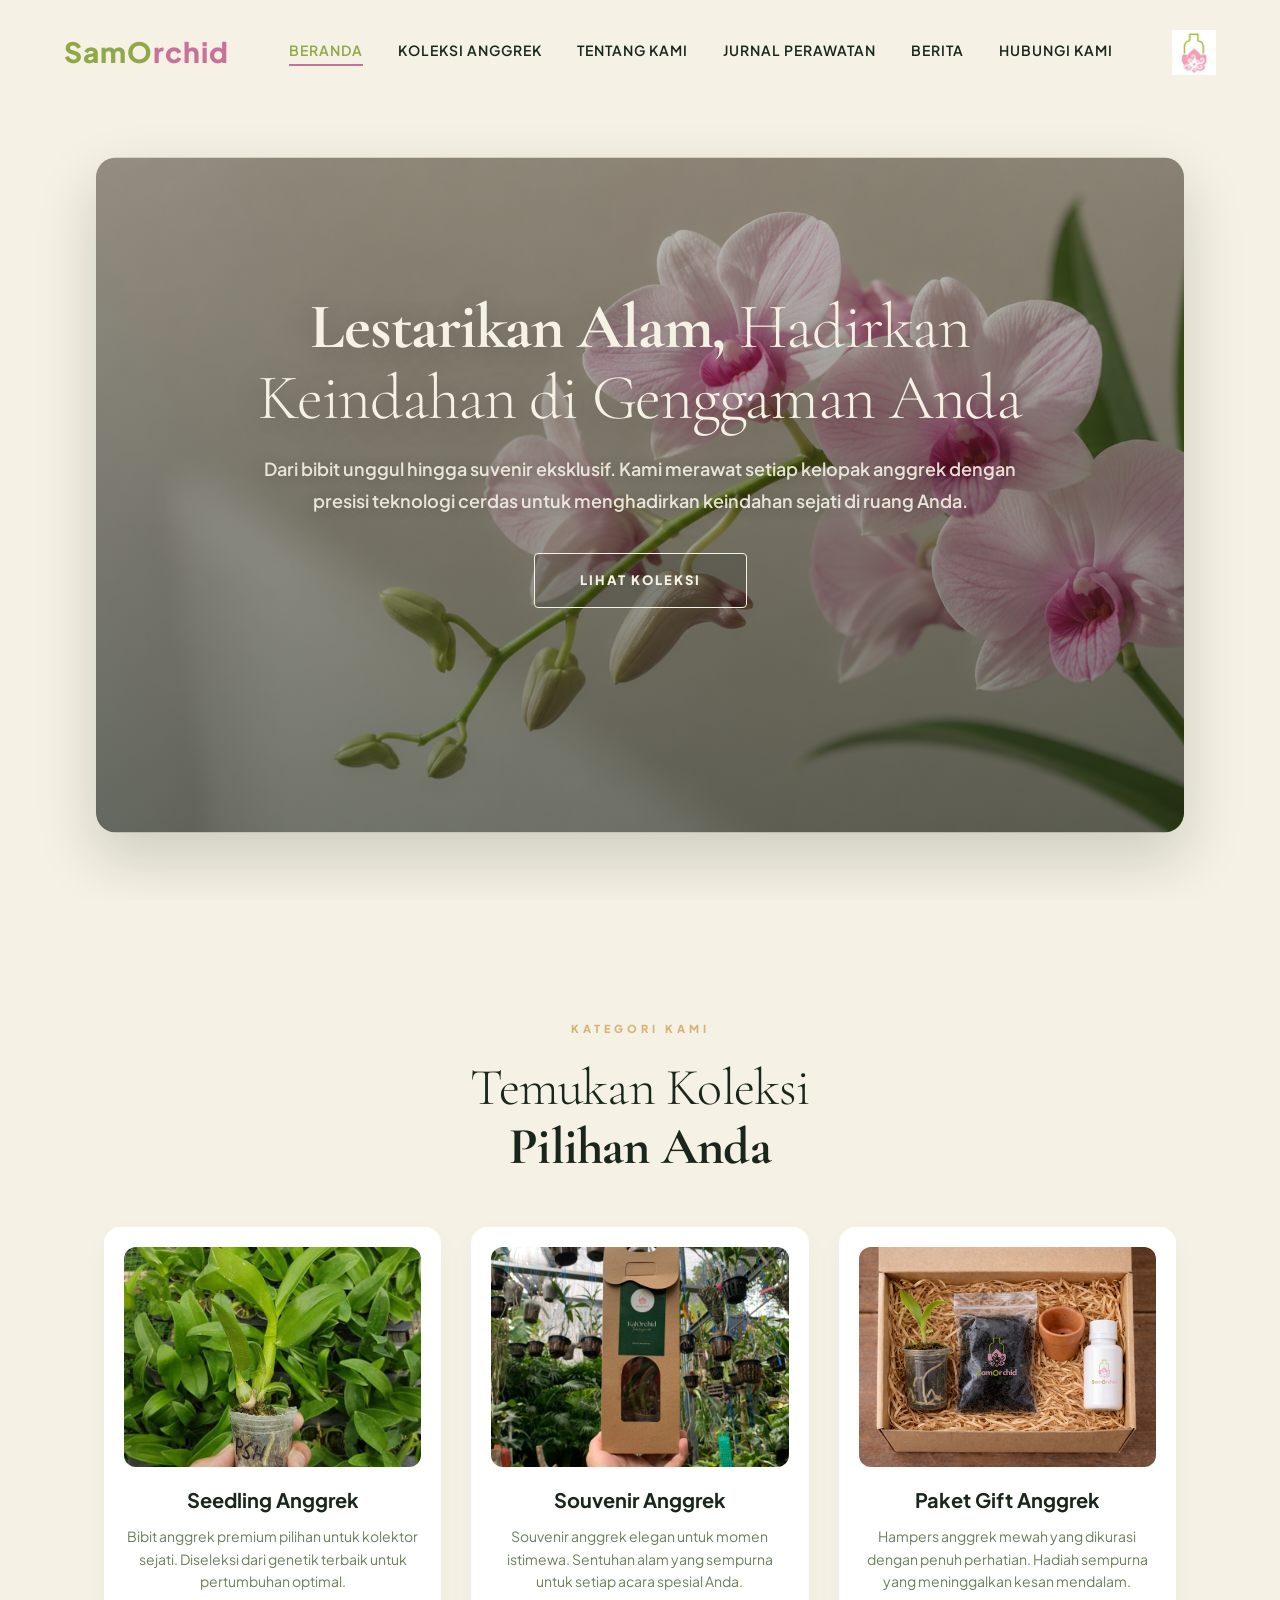
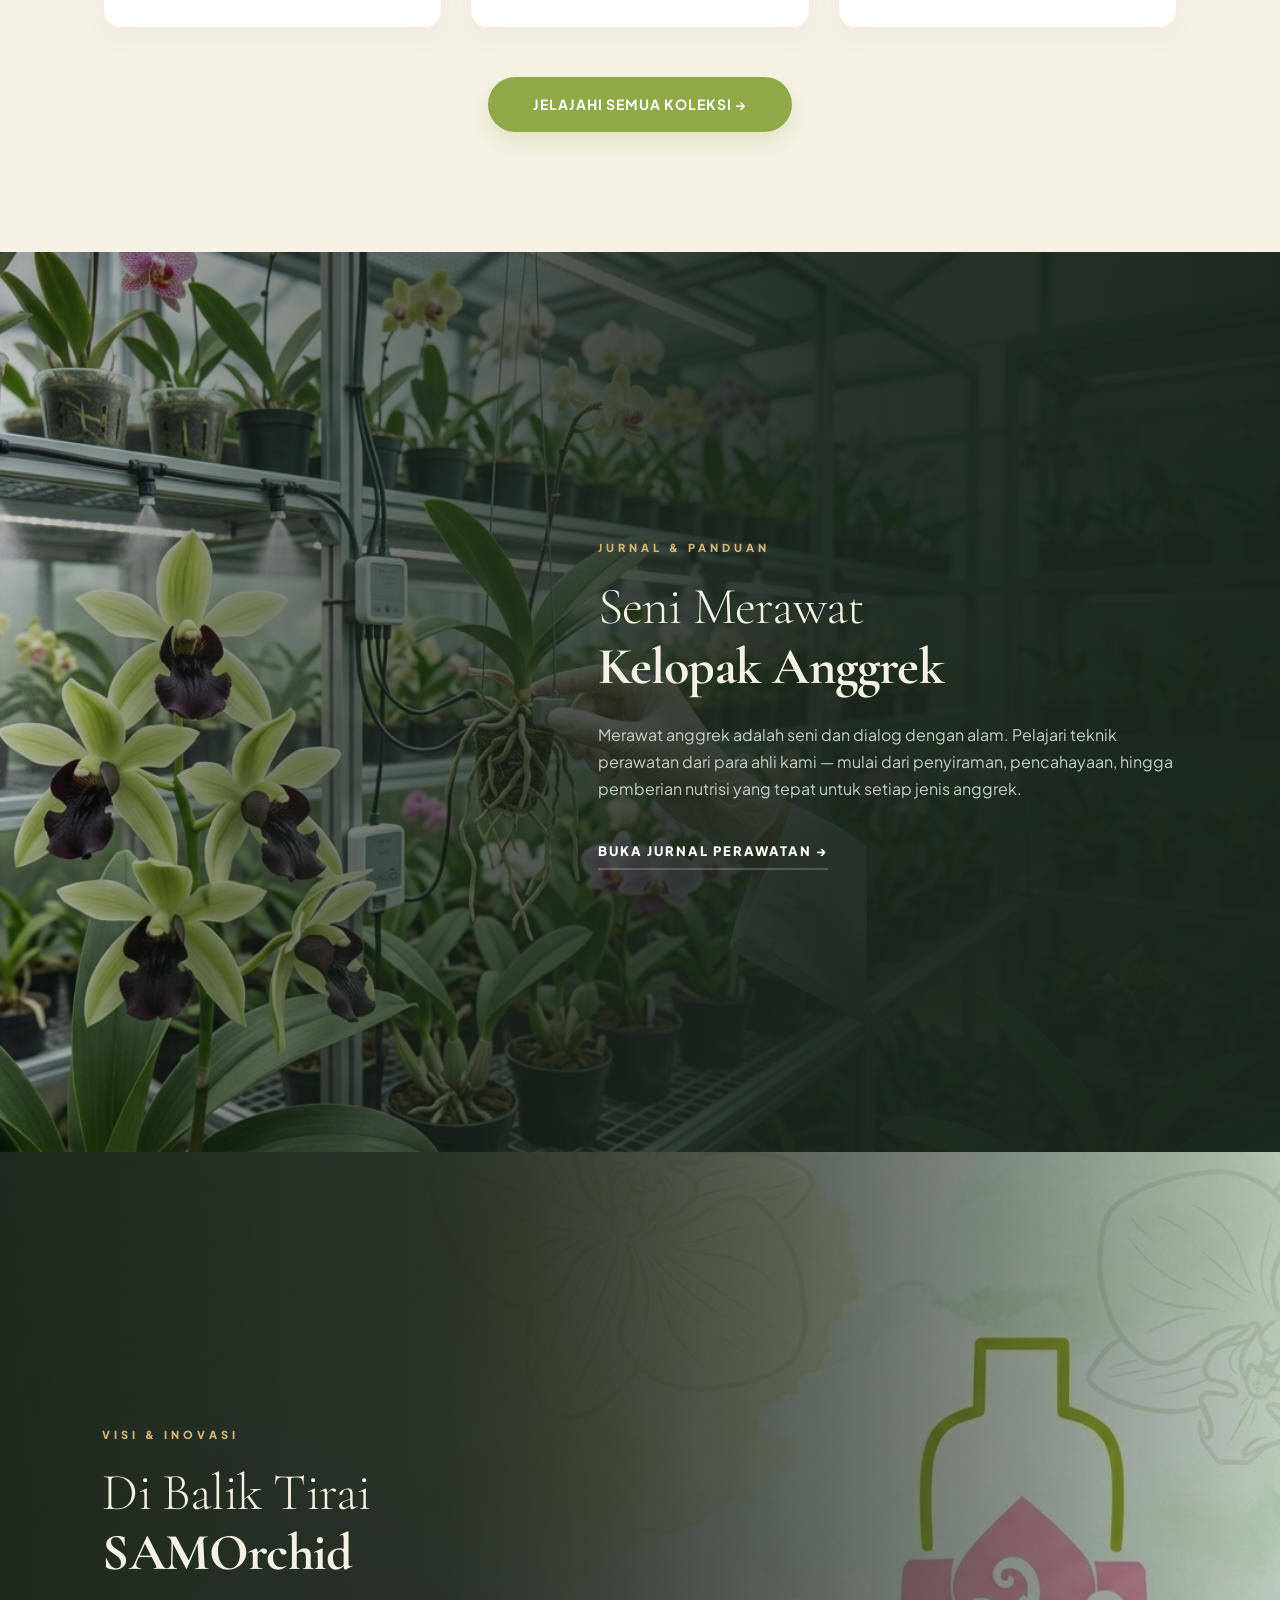
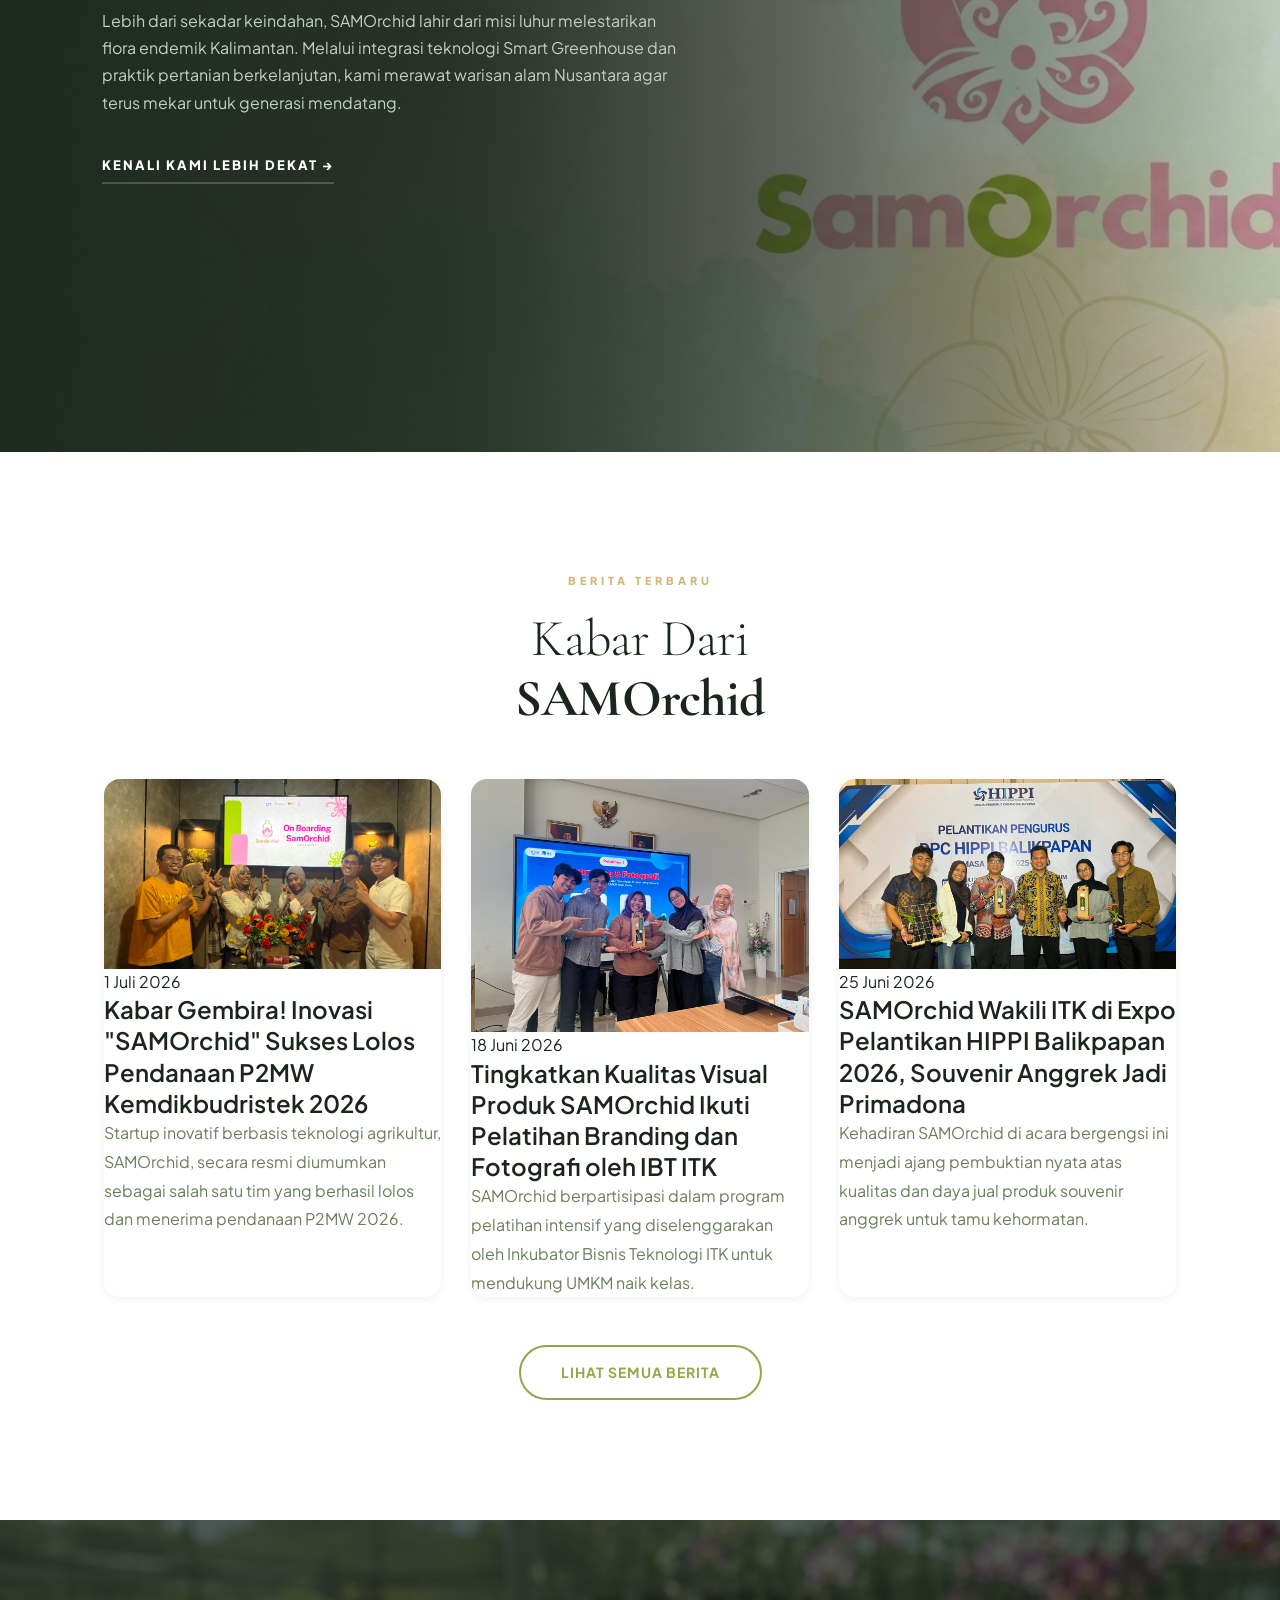
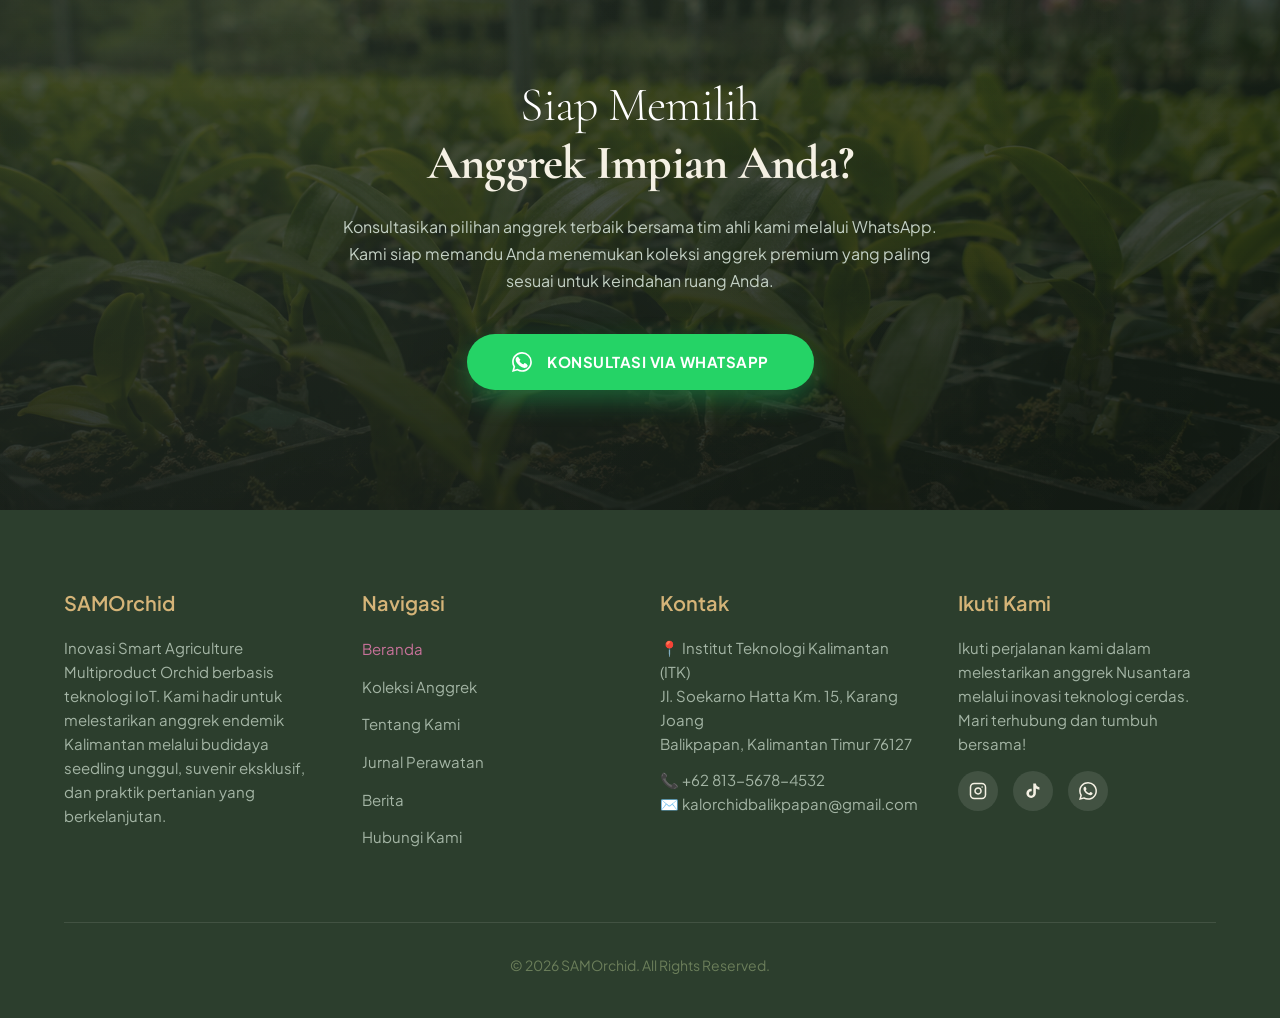
==== commit de43e182: "Update kodingan terbaru" ====
--- a/index.html
+++ b/index.html
@@ -64,30 +64,6 @@
         <a href="index.html" class="logo-img-link">
              <img src="assets/images/logo-samorchid.png" alt="SAMOrchid Logo" class="logo-img" style="height: 45px; display: block;">
         </a>
-    </div>
-</header>
-
-<!-- Mobile Nav Dropdown -->
-<nav class="mobile-nav">
-    <a href="index.html" class="active-link">Beranda</a>
-    <a href="catalog.html" class="">Koleksi Anggrek</a>
-    <a href="about.html" class="">Tentang Kami</a>
-    <a href="journal.html" class="">Jurnal Perawatan</a>
-    <a href="news.html" class="">Berita</a>
-    <a href="contact.html" class="">Hubungi Kami</a>
-</nav>
-        
-        <!-- Right Side: Logo img (Desktop) / Hamburger (Mobile) -->
-        <div class="header-right">
-            <a href="index.html" class="logo-img-link desktop-only">
-                 <img src="assets/images/logo-samorchid.png" alt="SAMOrchid Logo" class="logo-img" style="height: 45px; display: block;">
-            </a>
-            
-            <div class="menu-btn mobile-only">
-                <span></span>
-                <span></span>
-            </div>
-        </div>
     </div>
 </header>
 
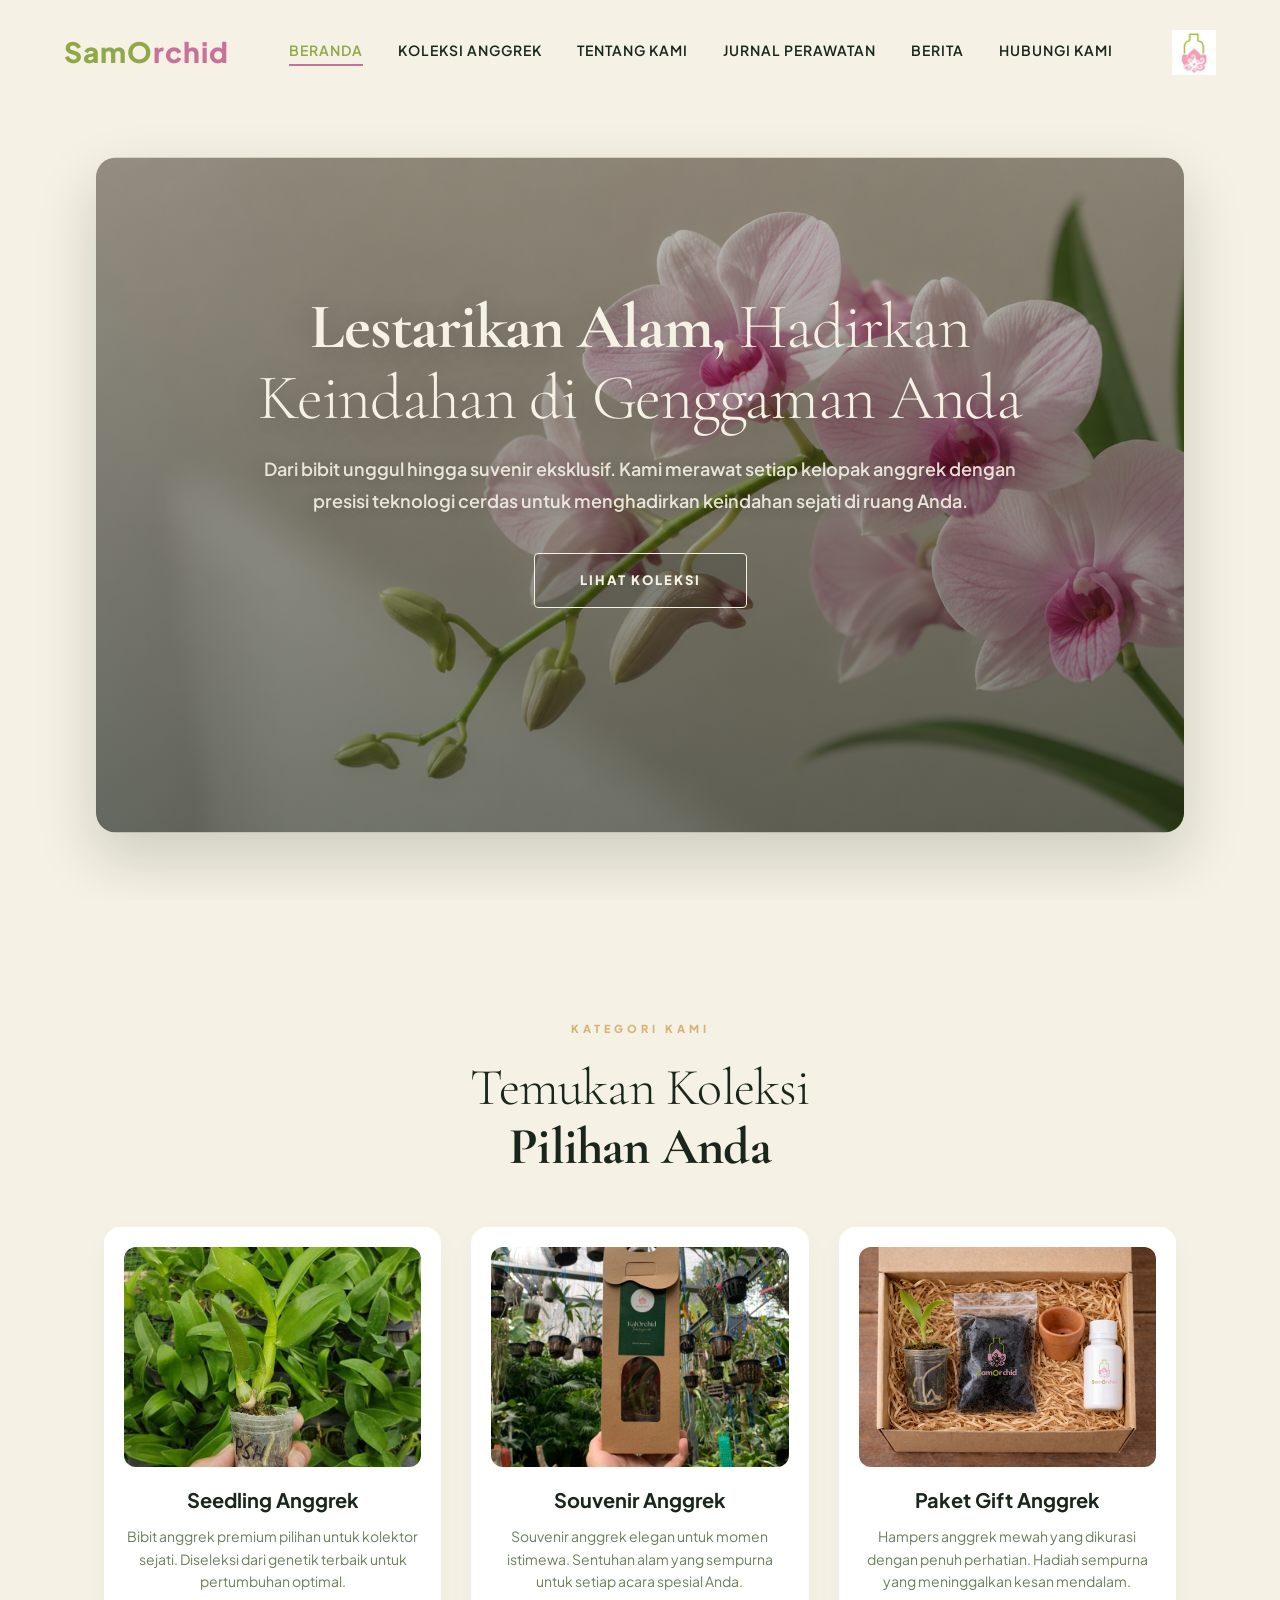
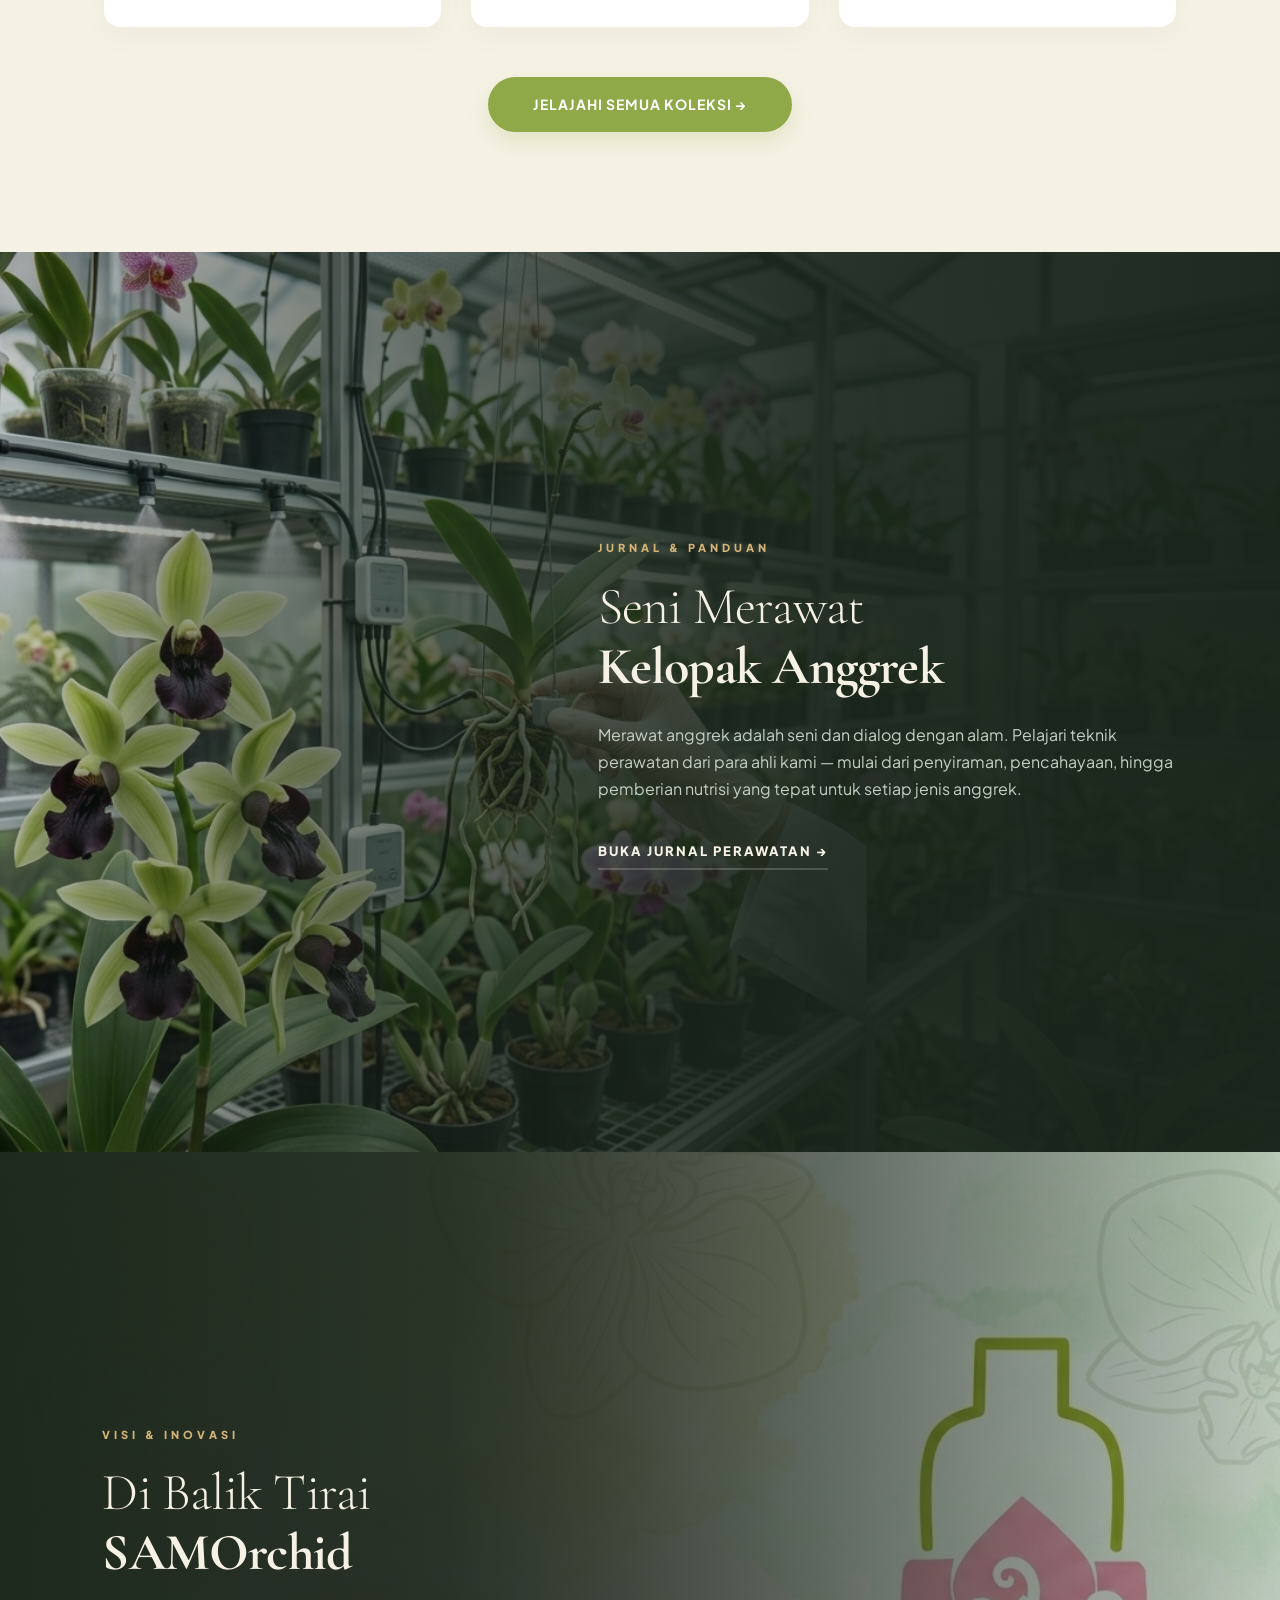
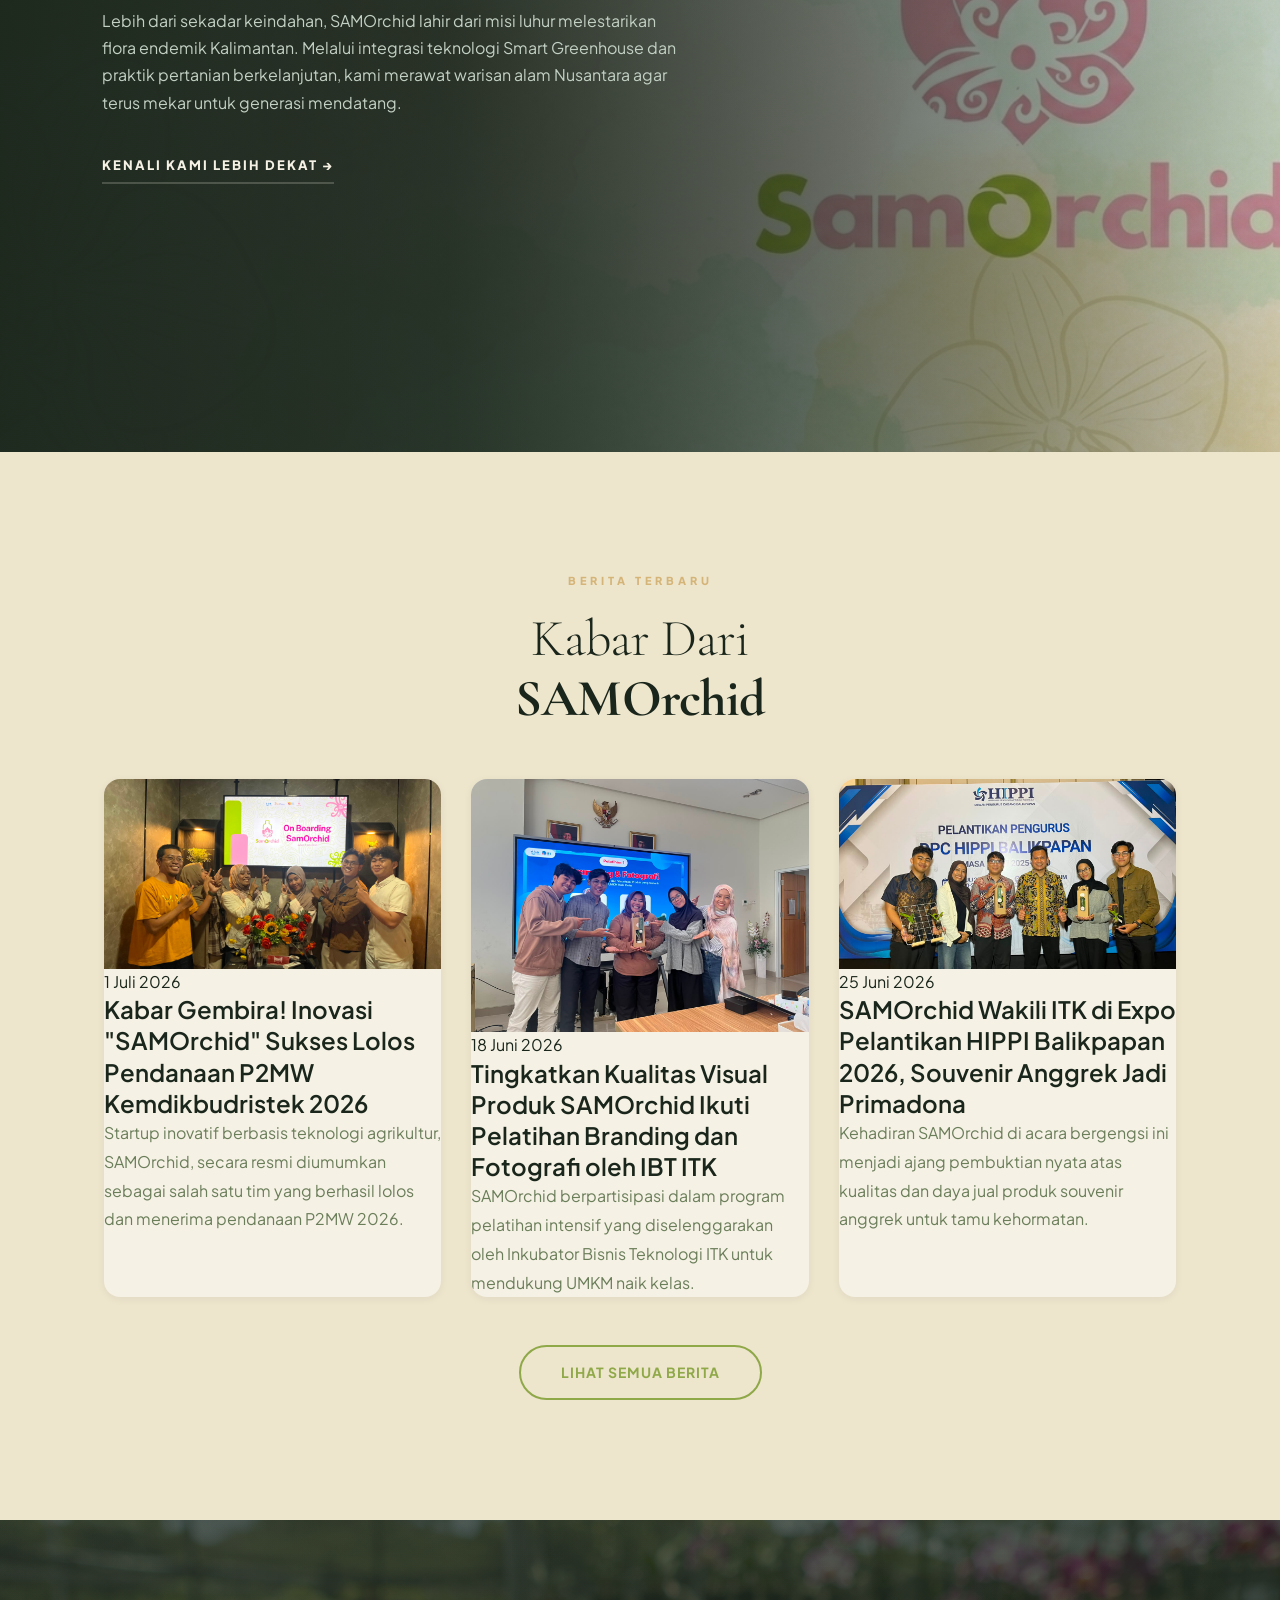
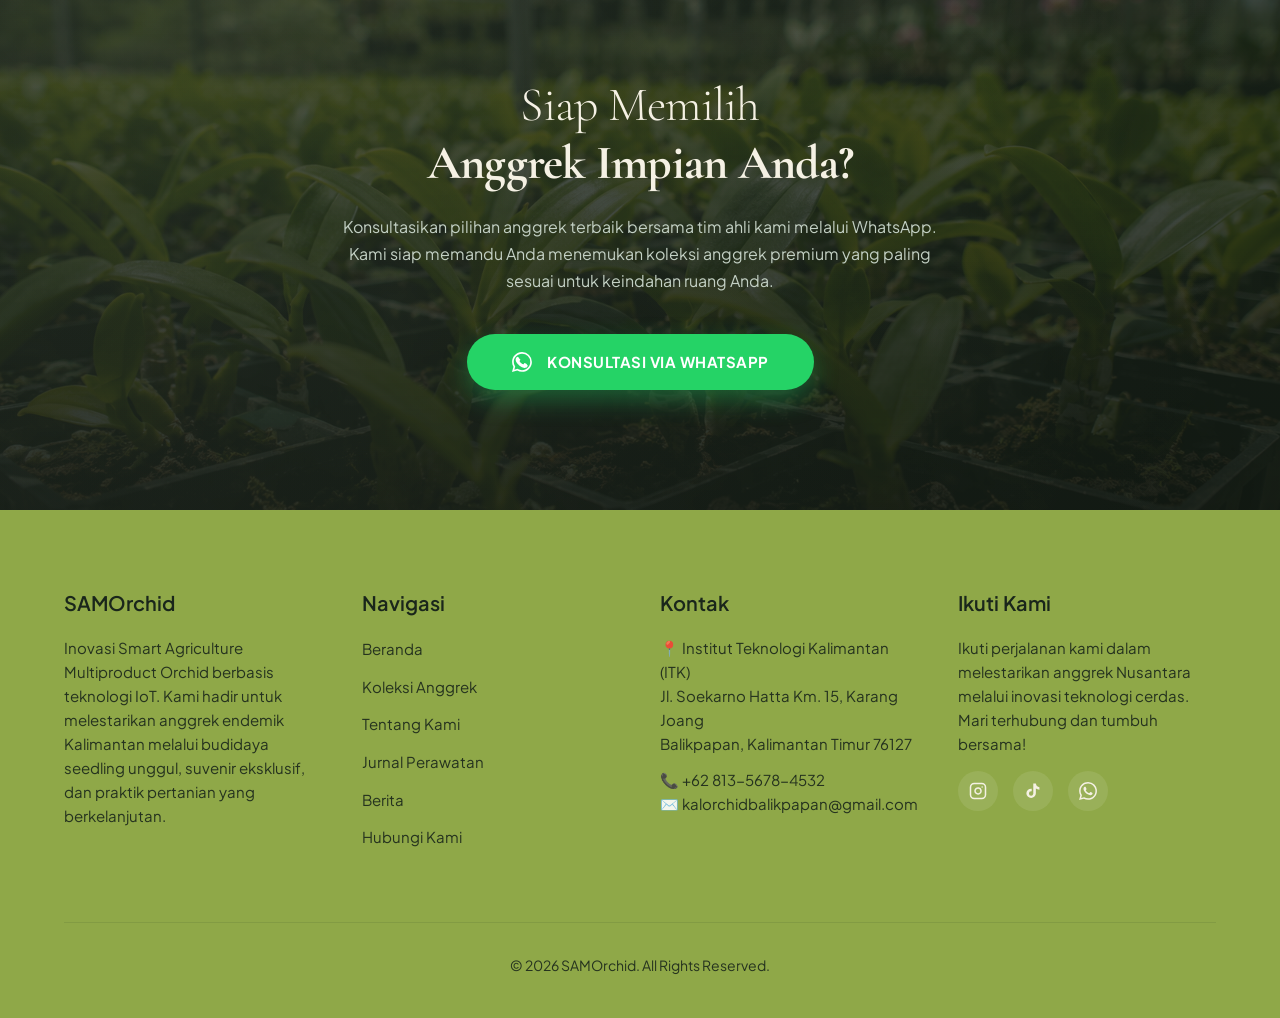
==== commit 40612935: "Update kodingan terbaru" ====
--- a/index.html
+++ b/index.html
@@ -42,12 +42,15 @@
 
 <header>
     <div class="header-content">
-        <!-- 1. Logo Text (Left) -->
+        <!-- 1. Mobile Menu Button (Left on mobile, hidden on desktop) -->
+        <div class="menu-btn mobile-only"></div>
+
+        <!-- 2. Logo Text (Center on mobile, Left on desktop) -->
         <a href="index.html" class="logo-link" style="text-decoration:none;">
             <h2 class="logo-text" style="margin:0;"><span style="color: var(--green-natural);">SamO</span><span style="color: var(--pink-flower);">rchid</span></h2>
         </a>
         
-        <!-- 2. Desktop Nav (Center on desktop) -->
+        <!-- 3. Desktop Nav (Center on desktop, hidden on mobile) -->
         <nav class="nav-links">
             <a href="index.html" class="active-link">Beranda</a>
             <a href="catalog.html" class="">Koleksi Anggrek</a>
@@ -56,9 +59,6 @@
             <a href="news.html" class="">Berita</a>
             <a href="contact.html" class="">Hubungi Kami</a>
         </nav>
-        
-        <!-- 3. Mobile Menu Button (Center on mobile) -->
-        <div class="menu-btn mobile-only"></div>
         
         <!-- 4. Logo Image (Right) -->
         <a href="index.html" class="logo-img-link">
@@ -156,7 +156,7 @@
     </div>
 </section>
 
-<section class="section-padding" style="background-color: #fff;">
+<section class="section-padding" style="background-color: var(--section-alt);">
     <div class="container">
         <span class="section-tag scroll-reveal" style="text-align:center; display:block;">Berita Terbaru</span>
         <h2 class="section-title scroll-reveal" style="text-align:center; font-family:'Cormorant Garamond',serif; margin-bottom: 50px;">
--- a/assets/css/samorchid.css
+++ b/assets/css/samorchid.css
@@ -17,10 +17,10 @@
     --green-dark: #6E8A3A;
     --text-dark: #1A261B;
     --text-muted: #6B7E5A;
-    --footer-bg: #2C3E2D;
-    --white: #FFFFFF;
+    --footer-bg: var(--green-natural);
+    --white: var(--cream-palette);
     --dusty-pink: #F5E6ED;
-    --section-alt: #F9F7F0;
+    --section-alt: var(--cream-dark);
 
     /* Shadows */
     --shadow-sm: 0 2px 8px rgba(26, 38, 27, 0.06);
@@ -641,7 +641,7 @@
     height: 200%;
     background: radial-gradient(
         circle at 30% 40%,
-        rgba(255, 255, 255, 0.05) 0%,
+        rgba(245, 241, 228, 0.05) 0%,
         transparent 60%
     );
 }
@@ -661,7 +661,7 @@
 
 .cta-section p {
     font-size: 18px;
-    color: rgba(255, 255, 255, 0.8);
+    color: rgba(245, 241, 228, 0.8);
     margin-bottom: 40px;
     max-width: 600px;
     margin-left: auto;
@@ -708,7 +708,7 @@
     letter-spacing: 2px;
     font-weight: 800;
     padding-bottom: 6px;
-    border-bottom: 2px solid rgba(255, 255, 255, 0.2);
+    border-bottom: 2px solid rgba(245, 241, 228, 0.2);
     display: inline-flex;
     align-items: center;
     gap: 15px;
@@ -1187,7 +1187,7 @@
 }
 
 .breadcrumb a {
-    color: rgba(255, 255, 255, 0.7);
+    color: rgba(245, 241, 228, 0.7);
     text-decoration: none;
     transition: color 0.3s ease;
 }
@@ -1197,11 +1197,11 @@
 }
 
 .breadcrumb span {
-    color: rgba(255, 255, 255, 0.4);
+    color: rgba(245, 241, 228, 0.4);
 }
 
 .breadcrumb .current {
-    color: rgba(255, 255, 255, 0.9);
+    color: rgba(245, 241, 228, 0.9);
 }
 
 
@@ -1658,7 +1658,7 @@
 .footer-bottom {
     text-align: center;
     padding-top: 30px;
-    border-top: 1px solid rgba(255, 255, 255, 0.1);
+    border-top: 1px solid rgba(245, 241, 228, 0.1);
     color: #A4B5A5;
     font-size: 14px;
 }
@@ -1672,7 +1672,7 @@
 .social-links a {
     width: 40px;
     height: 40px;
-    background: rgba(255, 255, 255, 0.1);
+    background: rgba(245, 241, 228, 0.1);
     border-radius: 50%;
     display: flex;
     align-items: center;
@@ -2055,9 +2055,10 @@
 }
 
 .logo-text {
-    position: absolute !important;
-    left: 50% !important;
-    transform: translateX(-50%) !important; 
+    /* removed absolute positioning to let flexbox center it naturally */
+    position: relative !important;
+    left: auto !important;
+    transform: none !important;
 }
 
 }
@@ -2191,3 +2192,31 @@
         min-width: 85%;
     }
 }
+}
+/* SOFT FOOTER OVERRIDES */
+footer {
+    color: var(--text-dark) !important;
+}
+footer h3 {
+    color: var(--text-dark) !important;
+}
+footer p, footer li a, footer .contact-info p {
+    color: var(--text-dark) !important;
+    opacity: 0.9;
+}
+footer li a:hover {
+    color: var(--pink-flower) !important;
+}
+footer .social-icons a {
+    color: var(--text-dark) !important;
+    border-color: rgba(26, 38, 27, 0.2) !important;
+}
+footer .social-icons a:hover {
+    background-color: var(--pink-flower) !important;
+    color: var(--cream-palette) !important;
+    border-color: var(--pink-flower) !important;
+}
+.footer-bottom {
+    border-top: 1px solid rgba(26, 38, 27, 0.1) !important;
+    color: var(--text-dark) !important;
+}
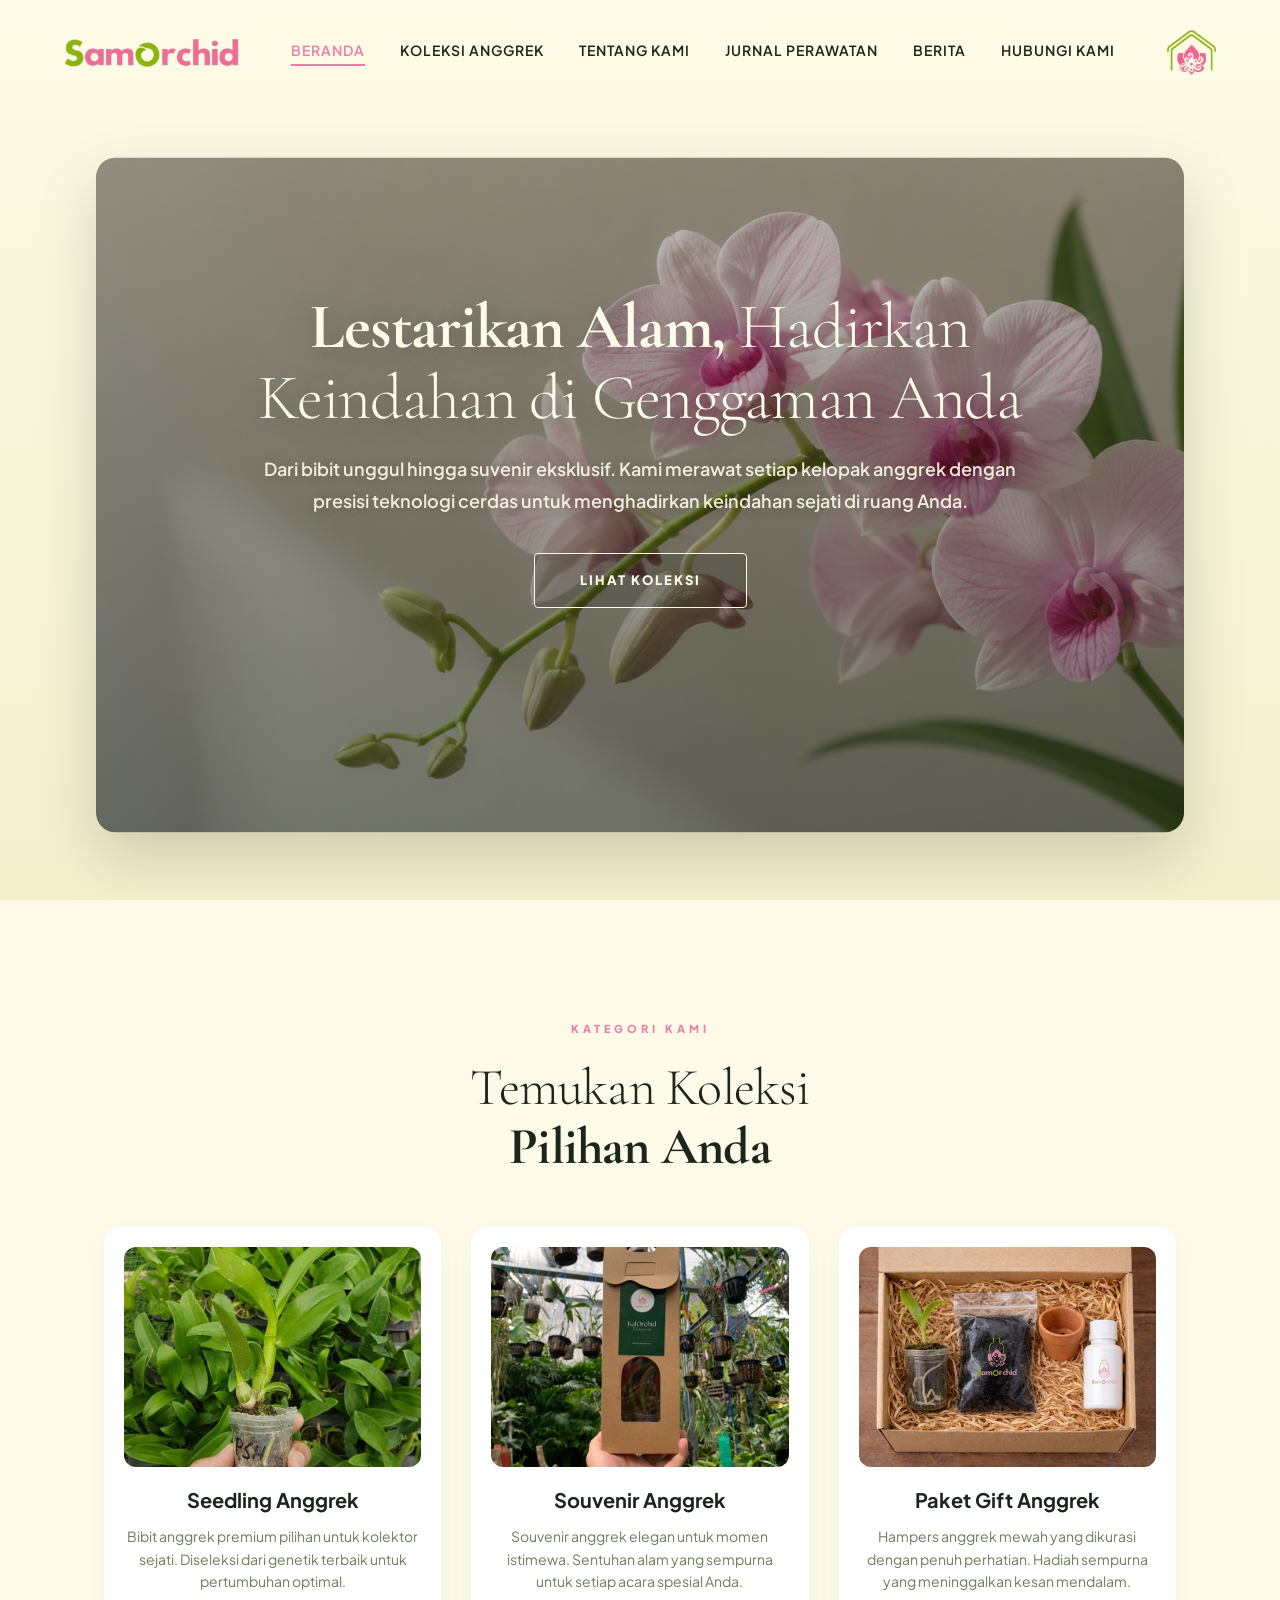
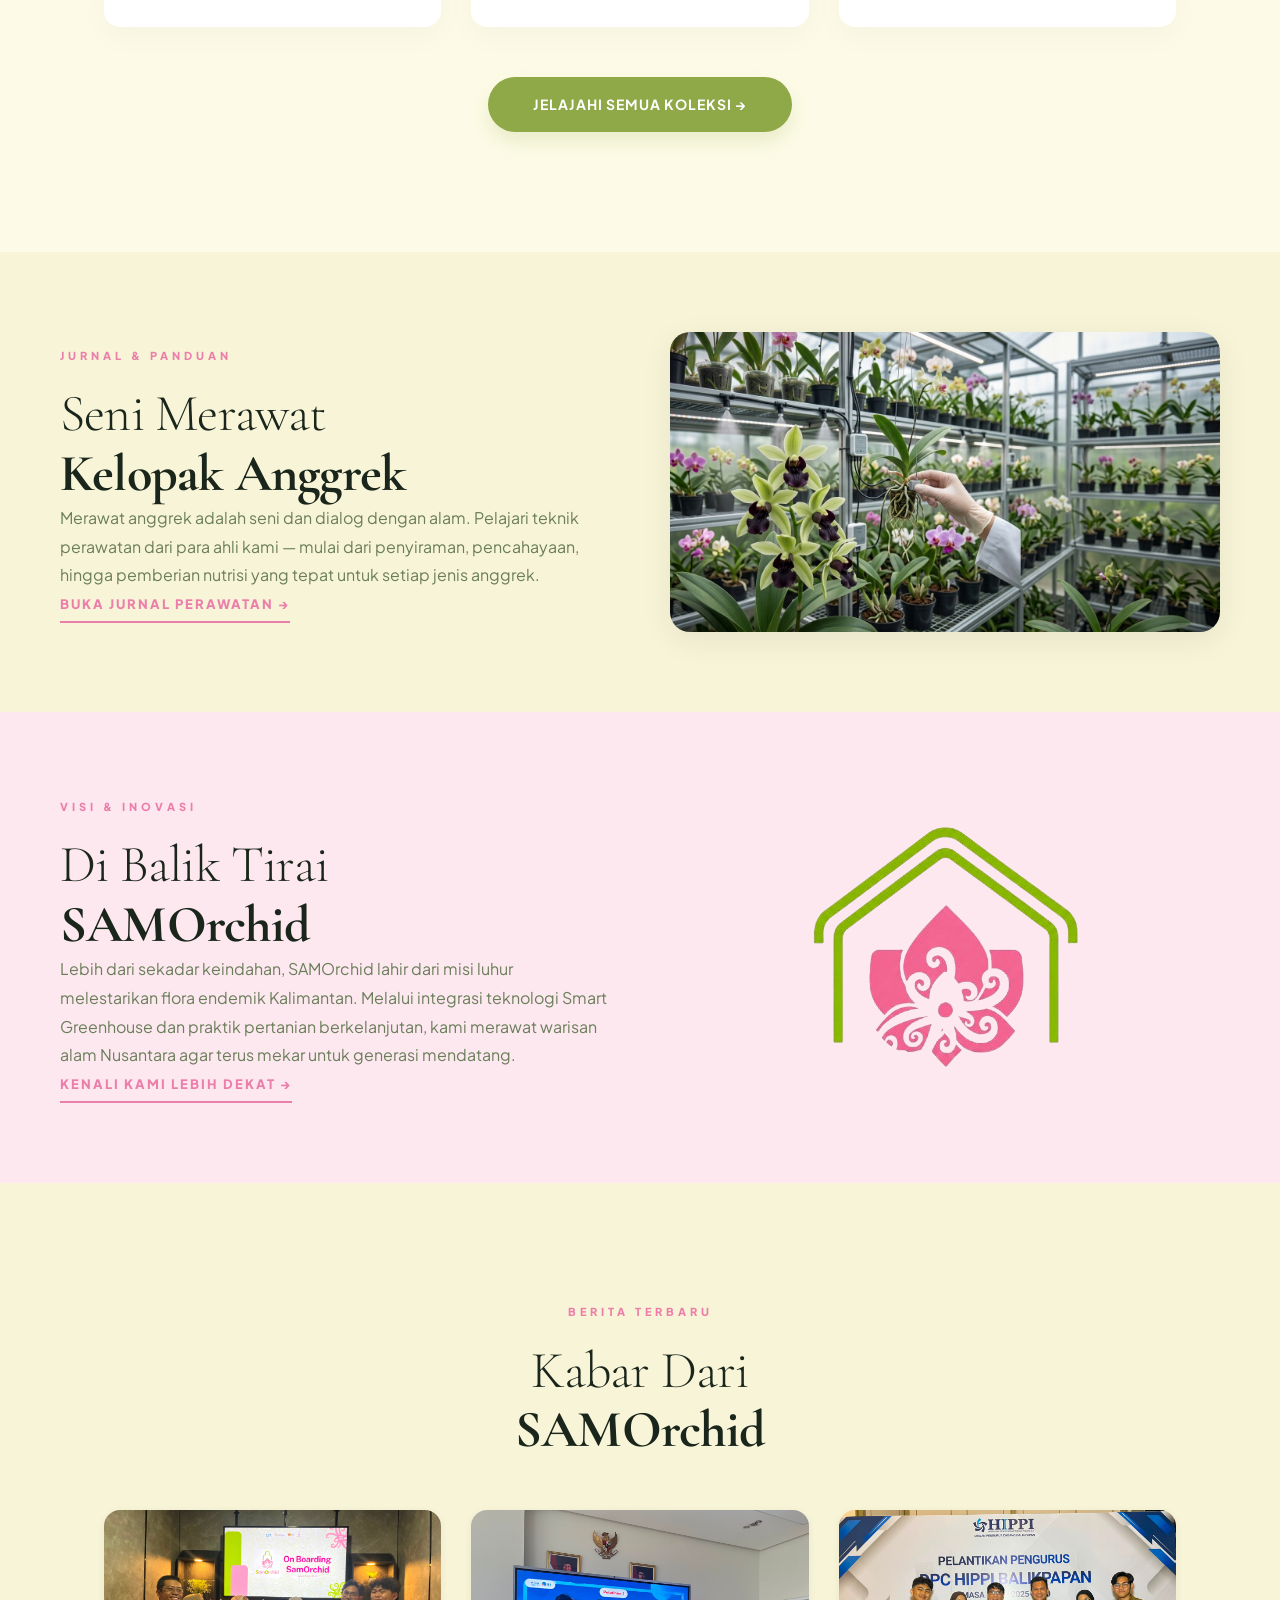
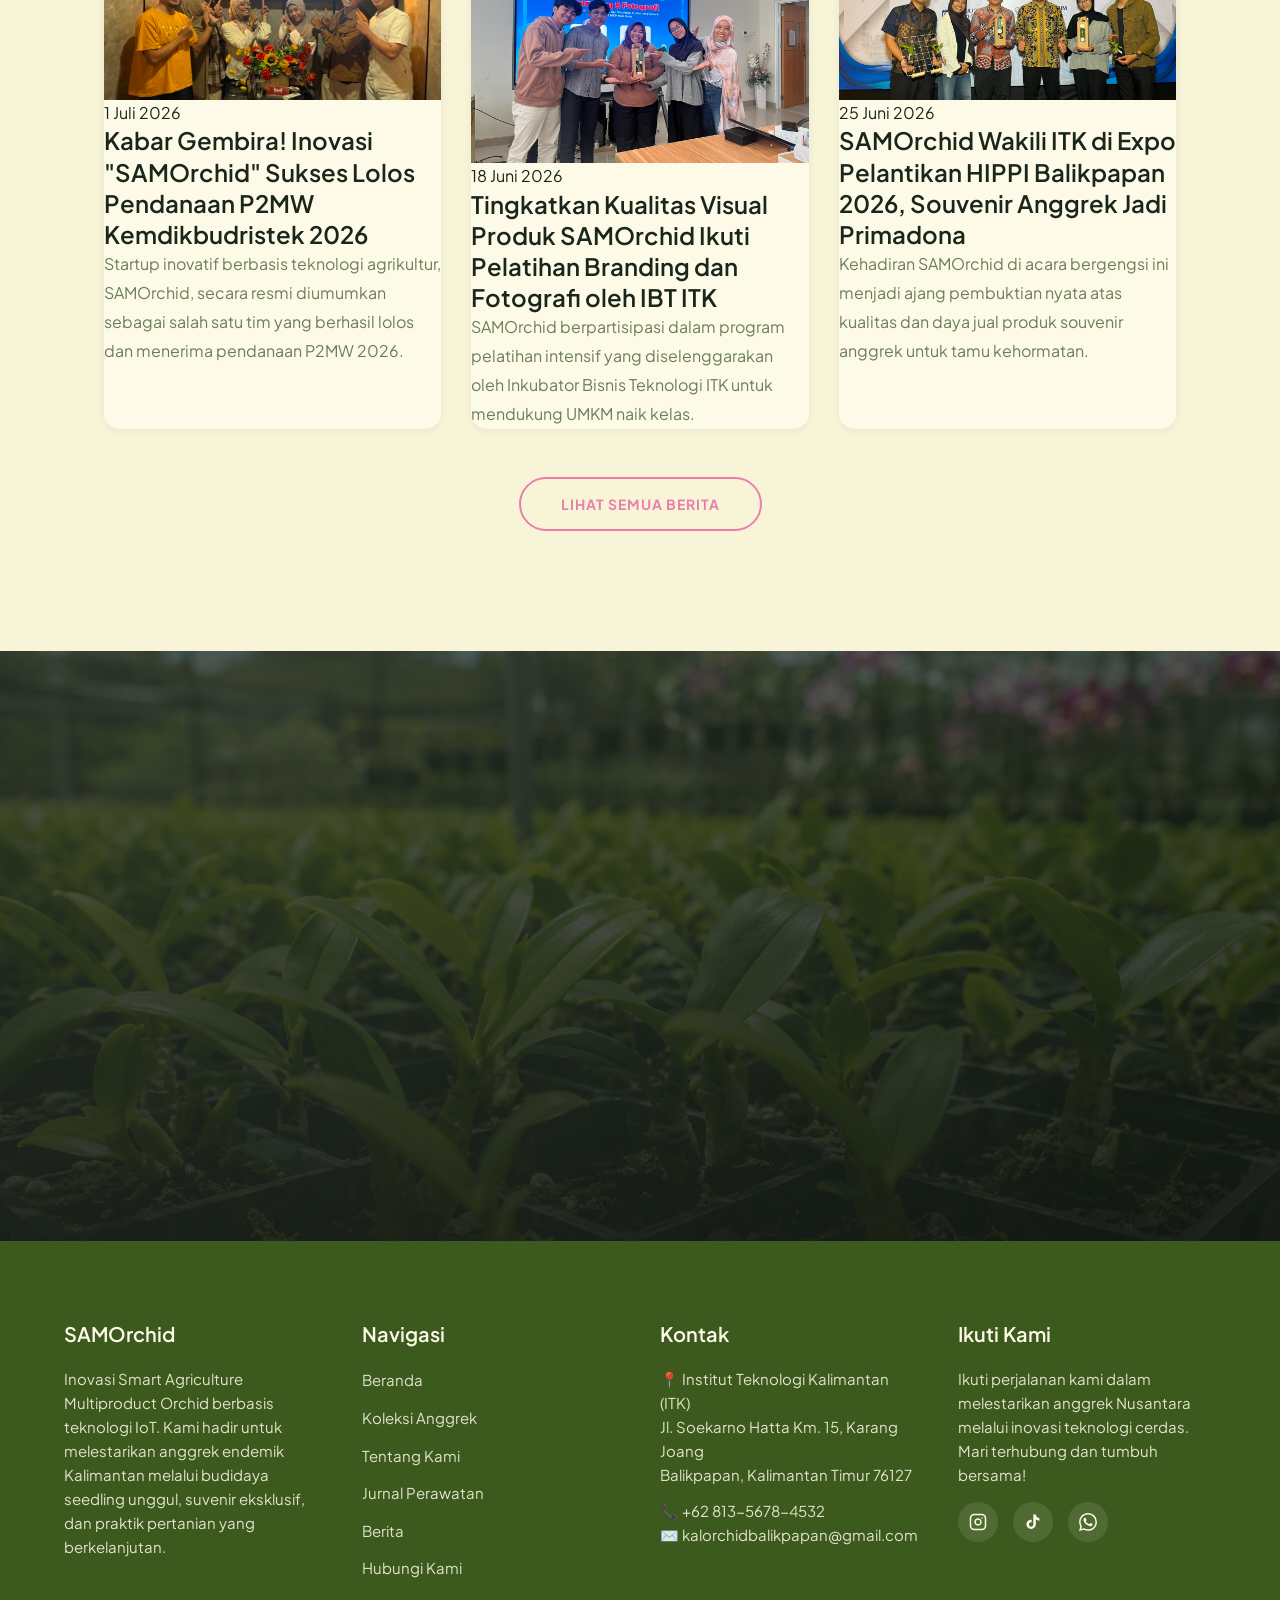
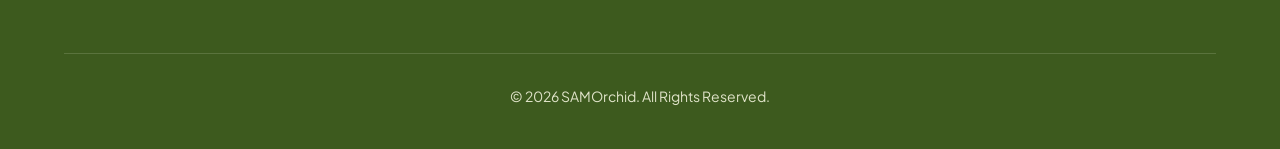
==== commit b9ac89aa: "Update kodingan terbaru" ====
--- a/index.html
+++ b/index.html
@@ -47,7 +47,7 @@
 
         <!-- 2. Logo Text (Center on mobile, Left on desktop) -->
         <a href="index.html" class="logo-link" style="text-decoration:none;">
-            <h2 class="logo-text" style="margin:0;"><span style="color: var(--green-natural);">SamO</span><span style="color: var(--pink-flower);">rchid</span></h2>
+            <img src="assets/images/logo-text-samorchid.png" alt="SamOrchid" class="logo-text-img">
         </a>
         
         <!-- 3. Desktop Nav (Center on desktop, hidden on mobile) -->
@@ -138,21 +138,31 @@
     </div>
 </section>
 
-<section class="care-section" style="background: linear-gradient(270deg, rgba(26,38,27,0.85) 35%, rgba(26,38,27,0.2)), url('assets/images/beranda-jurnal.png') center/cover no-repeat;">
-    <div class="care-content">
-        <span class="section-tag scroll-reveal">Jurnal &amp; Panduan</span>
-        <h2 class="scroll-reveal" style="transition-delay: 0.1s;">Seni Merawat <strong>Kelopak Anggrek</strong></h2>
-        <p class="scroll-reveal" style="transition-delay: 0.2s;">Merawat anggrek adalah seni dan dialog dengan alam. Pelajari teknik perawatan dari para ahli kami — mulai dari penyiraman, pencahayaan, hingga pemberian nutrisi yang tepat untuk setiap jenis anggrek.</p>
-        <a href="journal.html" class="btn-editorial scroll-reveal" style="transition-delay: 0.3s;">Buka Jurnal Perawatan &rarr;</a>
-    </div>
-</section>
-
-<section class="story-section" style="background: linear-gradient(90deg, rgba(26,38,27,0.85) 35%, rgba(26,38,27,0.2)), url('assets/images/logo-about.png') center/cover no-repeat;">
-    <div class="story-content">
-        <span class="section-tag scroll-reveal">VISI &amp; INOVASI</span>
-        <h2 class="scroll-reveal" style="transition-delay: 0.1s;">Di Balik Tirai <strong>SAMOrchid</strong></h2>
-        <p class="scroll-reveal" style="transition-delay: 0.2s;">Lebih dari sekadar keindahan, SAMOrchid lahir dari misi luhur melestarikan flora endemik Kalimantan. Melalui integrasi teknologi Smart Greenhouse dan praktik pertanian berkelanjutan, kami merawat warisan alam Nusantara agar terus mekar untuk generasi mendatang.</p>
-        <a href="about.html" class="btn-editorial scroll-reveal" style="transition-delay: 0.3s;">Kenali Kami Lebih Dekat &rarr;</a>
+<section class="care-section-new">
+    <div class="section-inner">
+        <div class="section-text">
+            <span class="section-tag scroll-reveal">Jurnal &amp; Panduan</span>
+            <h2 class="scroll-reveal" style="transition-delay: 0.1s;">Seni Merawat <strong>Kelopak Anggrek</strong></h2>
+            <p class="scroll-reveal" style="transition-delay: 0.2s;">Merawat anggrek adalah seni dan dialog dengan alam. Pelajari teknik perawatan dari para ahli kami — mulai dari penyiraman, pencahayaan, hingga pemberian nutrisi yang tepat untuk setiap jenis anggrek.</p>
+            <a href="journal.html" class="btn-editorial scroll-reveal" style="transition-delay: 0.3s;">Buka Jurnal Perawatan &rarr;</a>
+        </div>
+        <div class="section-image scroll-reveal">
+            <img src="assets/images/beranda-jurnal.png" alt="Jurnal Perawatan Anggrek" loading="lazy">
+        </div>
+    </div>
+</section>
+
+<section class="story-section-new">
+    <div class="section-inner">
+        <div class="section-text">
+            <span class="section-tag scroll-reveal">Visi &amp; Inovasi</span>
+            <h2 class="scroll-reveal" style="transition-delay: 0.1s;">Di Balik Tirai <strong>SAMOrchid</strong></h2>
+            <p class="scroll-reveal" style="transition-delay: 0.2s;">Lebih dari sekadar keindahan, SAMOrchid lahir dari misi luhur melestarikan flora endemik Kalimantan. Melalui integrasi teknologi Smart Greenhouse dan praktik pertanian berkelanjutan, kami merawat warisan alam Nusantara agar terus mekar untuk generasi mendatang.</p>
+            <a href="about.html" class="btn-editorial scroll-reveal" style="transition-delay: 0.3s;">Kenali Kami Lebih Dekat &rarr;</a>
+        </div>
+        <div class="section-logo scroll-reveal">
+            <img src="assets/images/logo-samorchid.png" alt="SAMOrchid Logo" loading="lazy">
+        </div>
     </div>
 </section>
 
--- a/assets/css/samorchid.css
+++ b/assets/css/samorchid.css
@@ -8,19 +8,19 @@
    1. DESIGN TOKENS (CSS Variables)
    ---------------------------------------------------------- */
    :root {
-    --pink-flower: #C8729A;
-    --pink-light: #F0D8E4;
+    --pink-flower: #EC7FAA;
+    --pink-light: #FDE8F0;
     --orange-pastel: #D5B478;
-    --cream-palette: #F5F1E4;
-    --cream-dark: #EDE5CC;
+    --cream-palette: #FDFBE7;
+    --cream-dark: #F5EFCC;
     --green-natural: #8FA848;
     --green-dark: #6E8A3A;
     --text-dark: #1A261B;
     --text-muted: #6B7E5A;
-    --footer-bg: var(--green-natural);
+    --footer-bg: #3D5A1E;
     --white: var(--cream-palette);
-    --dusty-pink: #F5E6ED;
-    --section-alt: var(--cream-dark);
+    --dusty-pink: #FDE8F0;
+    --section-alt: #F8F4D8;
 
     /* Shadows */
     --shadow-sm: 0 2px 8px rgba(26, 38, 27, 0.06);
@@ -32,6 +32,10 @@
     --ease-luxury: cubic-bezier(0.16, 1, 0.3, 1);
     --transition-base: 0.4s var(--ease-luxury);
     --transition-slow: 0.8s var(--ease-luxury);
+
+    /* Gradients */
+    --gradient-bg: linear-gradient(180deg, #FDFBE7 0%, #F5EFCC 100%);
+    --pink-gradient: linear-gradient(135deg, #EC7FAA, #D65F8A);
 }
 
 
@@ -58,7 +62,8 @@
     font-size: 16px;
     line-height: 1.6;
     color: var(--text-dark);
-    background-color: var(--cream-palette);
+    background: var(--gradient-bg);
+    background-attachment: fixed;
     overflow-x: hidden;
 }
 
@@ -332,7 +337,8 @@
     top: -100%;
     left: 0;
     width: 100%;
-    background-color: var(--cream-palette);
+    background: var(--gradient-bg);
+    background-attachment: fixed;
     z-index: 2000;
     box-shadow: var(--shadow-xl);
     display: flex;
@@ -851,6 +857,8 @@
     transition: transform 0.4s var(--ease-luxury), 
                 box-shadow 0.4s var(--ease-luxury),
                 border-color 0.4s var(--ease-luxury);
+    display: flex;
+    flex-direction: column;
 }
 
 .product-card:hover {
@@ -878,6 +886,9 @@
 
 .product-card .card-body {
     padding: 24px;
+    display: flex;
+    flex-direction: column;
+    flex: 1;
 }
 
 .card-category {
@@ -914,6 +925,8 @@
 .card-actions {
     display: flex;
     gap: 10px;
+    margin-top: auto; /* dorong tombol ke paling bawah kartu */
+    justify-content: center; /* tombol rata tengah di dalam kartu */
 }
 
 
@@ -2193,30 +2206,185 @@
     }
 }
 }
-/* SOFT FOOTER OVERRIDES */
+/* FOOTER OVERRIDES — Dark green bg with light text */
 footer {
-    color: var(--text-dark) !important;
+    color: #F5EFCC !important;
+    background-color: var(--footer-bg) !important;
 }
 footer h3 {
-    color: var(--text-dark) !important;
+    color: #FDFBE7 !important;
 }
 footer p, footer li a, footer .contact-info p {
-    color: var(--text-dark) !important;
-    opacity: 0.9;
+    color: rgba(253, 251, 231, 0.85) !important;
 }
 footer li a:hover {
     color: var(--pink-flower) !important;
 }
 footer .social-icons a {
-    color: var(--text-dark) !important;
-    border-color: rgba(26, 38, 27, 0.2) !important;
+    color: #FDFBE7 !important;
+    border-color: rgba(253, 251, 231, 0.3) !important;
 }
 footer .social-icons a:hover {
     background-color: var(--pink-flower) !important;
-    color: var(--cream-palette) !important;
+    color: #fff !important;
     border-color: var(--pink-flower) !important;
 }
 .footer-bottom {
-    border-top: 1px solid rgba(26, 38, 27, 0.1) !important;
-    color: var(--text-dark) !important;
-}
+    border-top: 1px solid rgba(253, 251, 231, 0.15) !important;
+    color: rgba(253, 251, 231, 0.6) !important;
+}
+
+/* =============================================================
+   MOBILE: Koleksi & Berita di Beranda — tampilkan sebagai grid
+   biasa (bukan slider tersembunyi) agar pengunjung tidak bingung
+   ============================================================= */
+@media (max-width: 768px) {
+    /* Hilangkan horizontal scroll pada grid koleksi di beranda */
+    .categories-grid {
+        display: grid !important;
+        grid-template-columns: 1fr !important;
+        overflow-x: visible !important;
+        scroll-snap-type: none !important;
+        flex-wrap: unset !important;
+        flex-direction: unset !important;
+        gap: 20px !important;
+    }
+
+    /* Hilangkan horizontal scroll pada grid berita di beranda */
+    .news-grid {
+        display: grid !important;
+        grid-template-columns: 1fr !important;
+        overflow-x: visible !important;
+        scroll-snap-type: none !important;
+        flex-wrap: unset !important;
+        flex-direction: unset !important;
+        gap: 24px !important;
+    }
+
+    /* Reset snap anak-anak elemen */
+    .categories-grid > *, .news-grid > * {
+        scroll-snap-align: none !important;
+        flex: unset !important;
+        min-width: unset !important;
+        width: 100% !important;
+    }
+
+    .news-card {
+        flex: unset !important;
+        min-width: unset !important;
+        width: 100% !important;
+    }
+}
+
+/* BTN OVERRIDES — Pink gradient buttons */
+.btn-whatsapp {
+    background: var(--pink-gradient) !important;
+    color: #fff !important;
+    border: none !important;
+}
+.btn-whatsapp:hover {
+    filter: brightness(1.1);
+    transform: translateY(-2px);
+}
+.btn-outline {
+    border-color: var(--pink-flower) !important;
+    color: var(--pink-flower) !important;
+}
+.btn-outline:hover {
+    background: var(--pink-gradient) !important;
+    color: #fff !important;
+    border-color: transparent !important;
+}
+.btn-editorial {
+    color: var(--pink-flower) !important;
+    border-bottom-color: var(--pink-flower) !important;
+}
+.btn-editorial:hover {
+    color: #D65F8A !important;
+}
+
+/* Section tag pink */
+.section-tag {
+    color: var(--pink-flower) !important;
+}
+
+/* Active nav link pink */
+.nav-links a.active-link {
+    color: var(--pink-flower) !important;
+}
+
+/* Logo text replaced with image */
+.logo-text-img {
+    height: 28px;
+    display: block;
+}
+@media (max-width: 768px) {
+    .logo-text-img {
+        height: 22px;
+    }
+}
+
+/* Jurnal & Visi — Clean layout without full-bleed photos */
+.care-section-new {
+    padding: 80px 0;
+    background: var(--section-alt);
+}
+.care-section-new .section-inner {
+    max-width: 1200px;
+    margin: 0 auto;
+    padding: 0 20px;
+    display: flex;
+    align-items: center;
+    gap: 60px;
+}
+.care-section-new .section-text {
+    flex: 1;
+}
+.care-section-new .section-image {
+    flex: 1;
+    border-radius: 20px;
+    overflow: hidden;
+    box-shadow: var(--shadow-md);
+}
+.care-section-new .section-image img {
+    width: 100%;
+    height: 100%;
+    object-fit: cover;
+}
+
+.story-section-new {
+    padding: 80px 0;
+    background: var(--pink-light);
+}
+.story-section-new .section-inner {
+    max-width: 1200px;
+    margin: 0 auto;
+    padding: 0 20px;
+    display: flex;
+    align-items: center;
+    gap: 60px;
+}
+.story-section-new .section-text {
+    flex: 1;
+}
+.story-section-new .section-logo {
+    flex: 1;
+    display: flex;
+    justify-content: center;
+    align-items: center;
+}
+.story-section-new .section-logo img {
+    max-width: 300px;
+    height: auto;
+}
+
+@media (max-width: 768px) {
+    .care-section-new .section-inner,
+    .story-section-new .section-inner {
+        flex-direction: column;
+        gap: 30px;
+    }
+    .story-section-new .section-logo img {
+        max-width: 200px;
+    }
+}
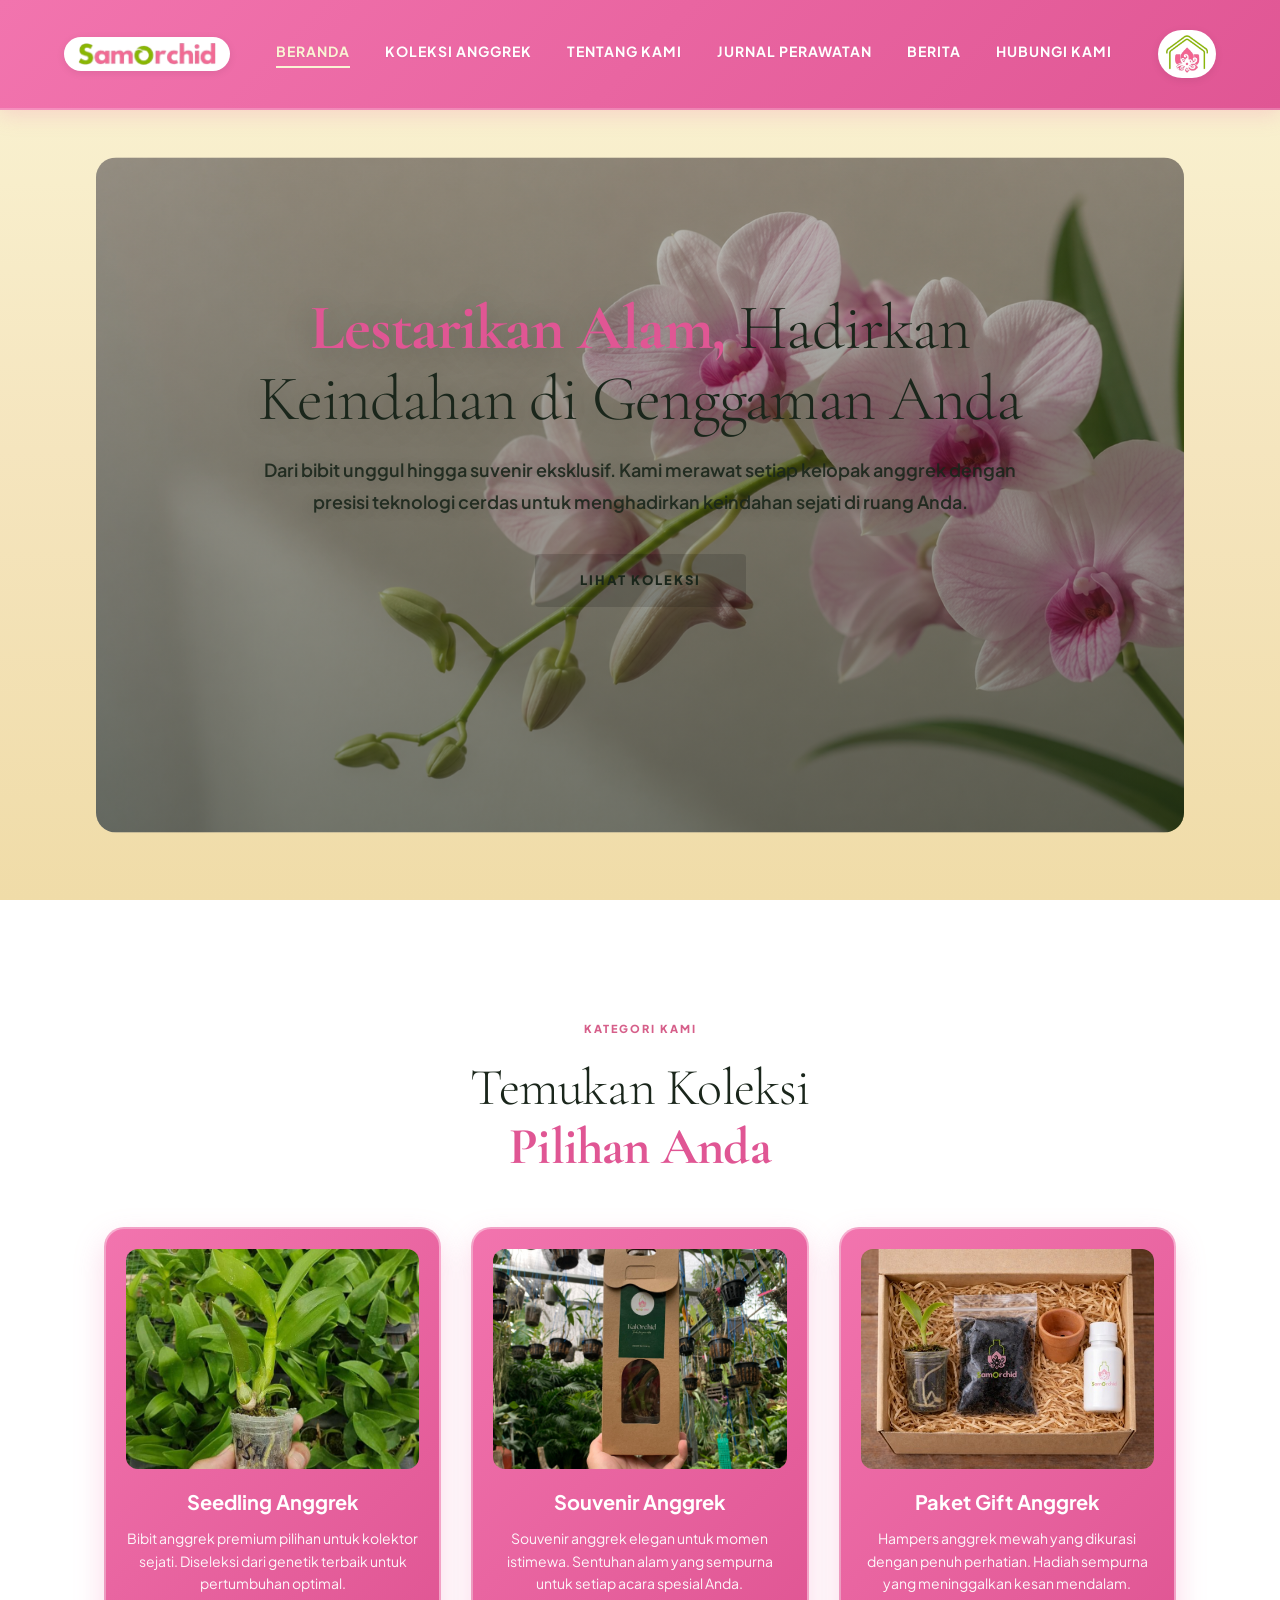
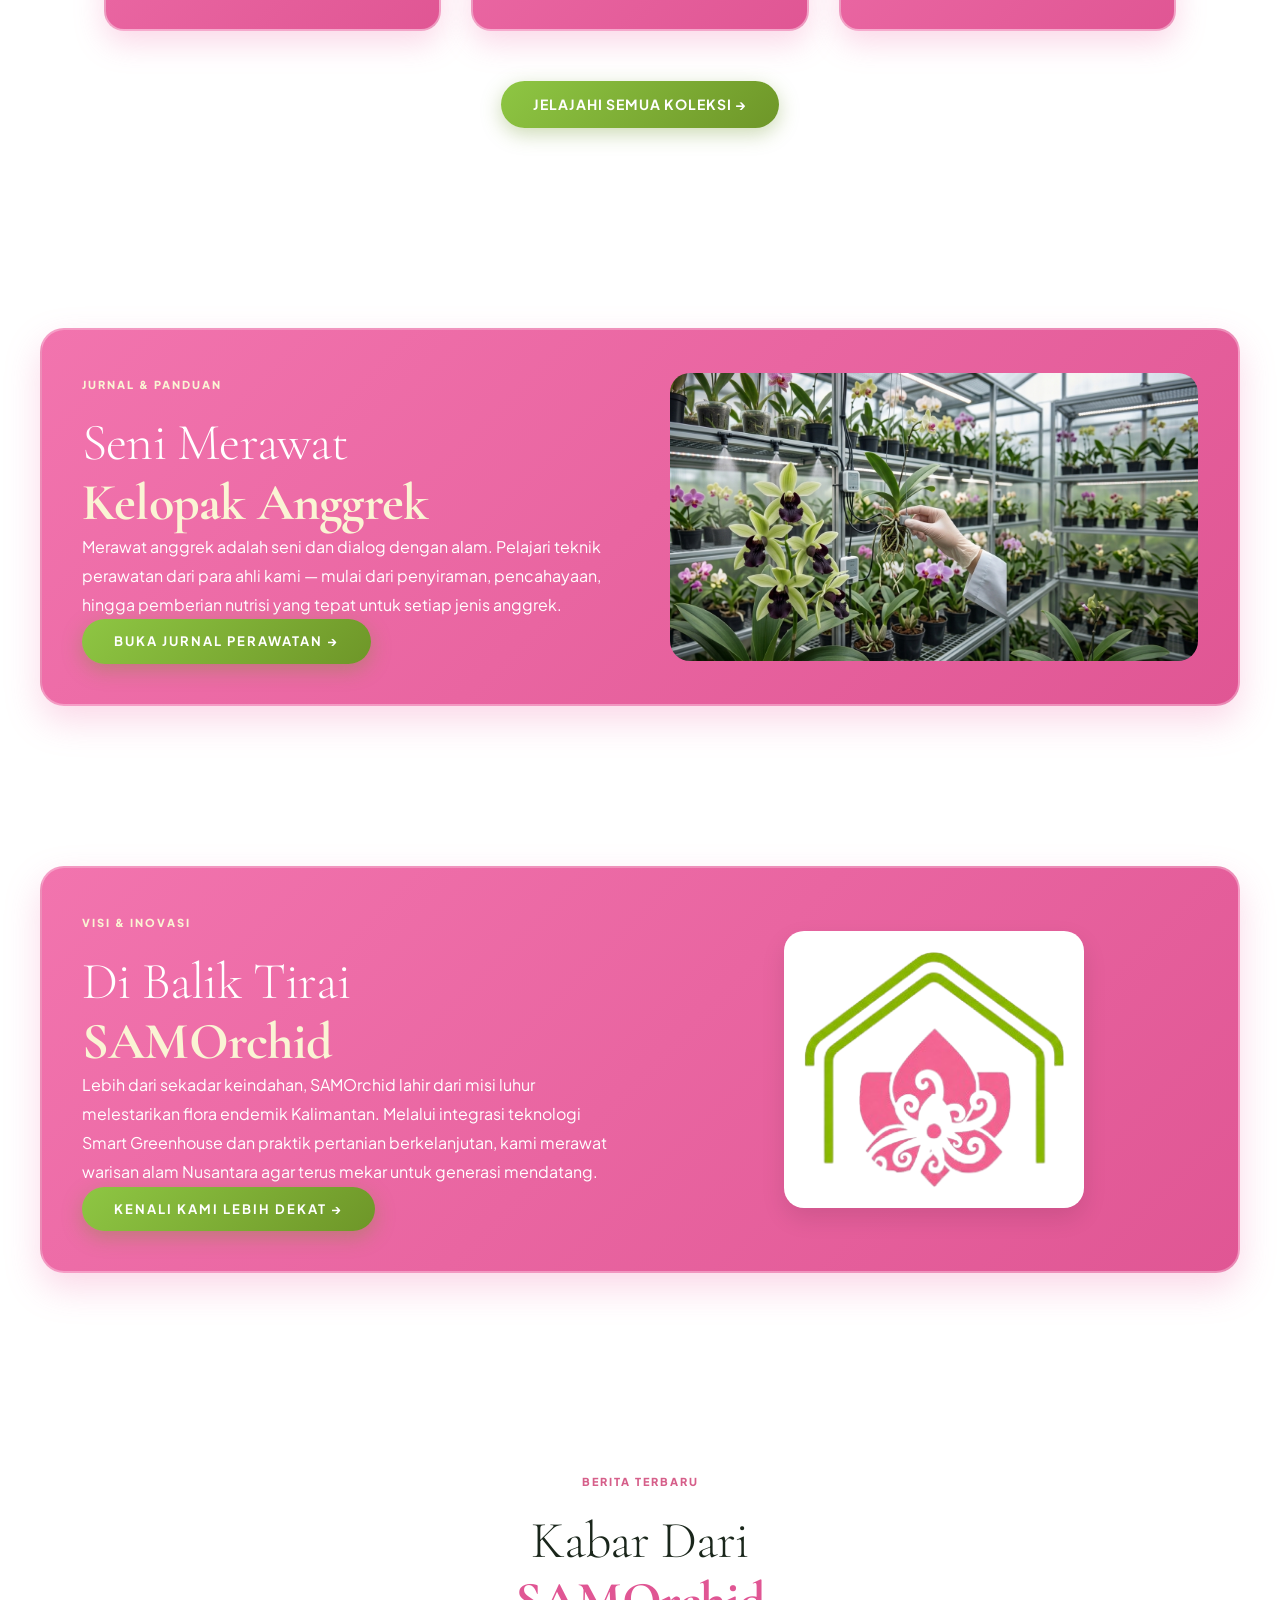
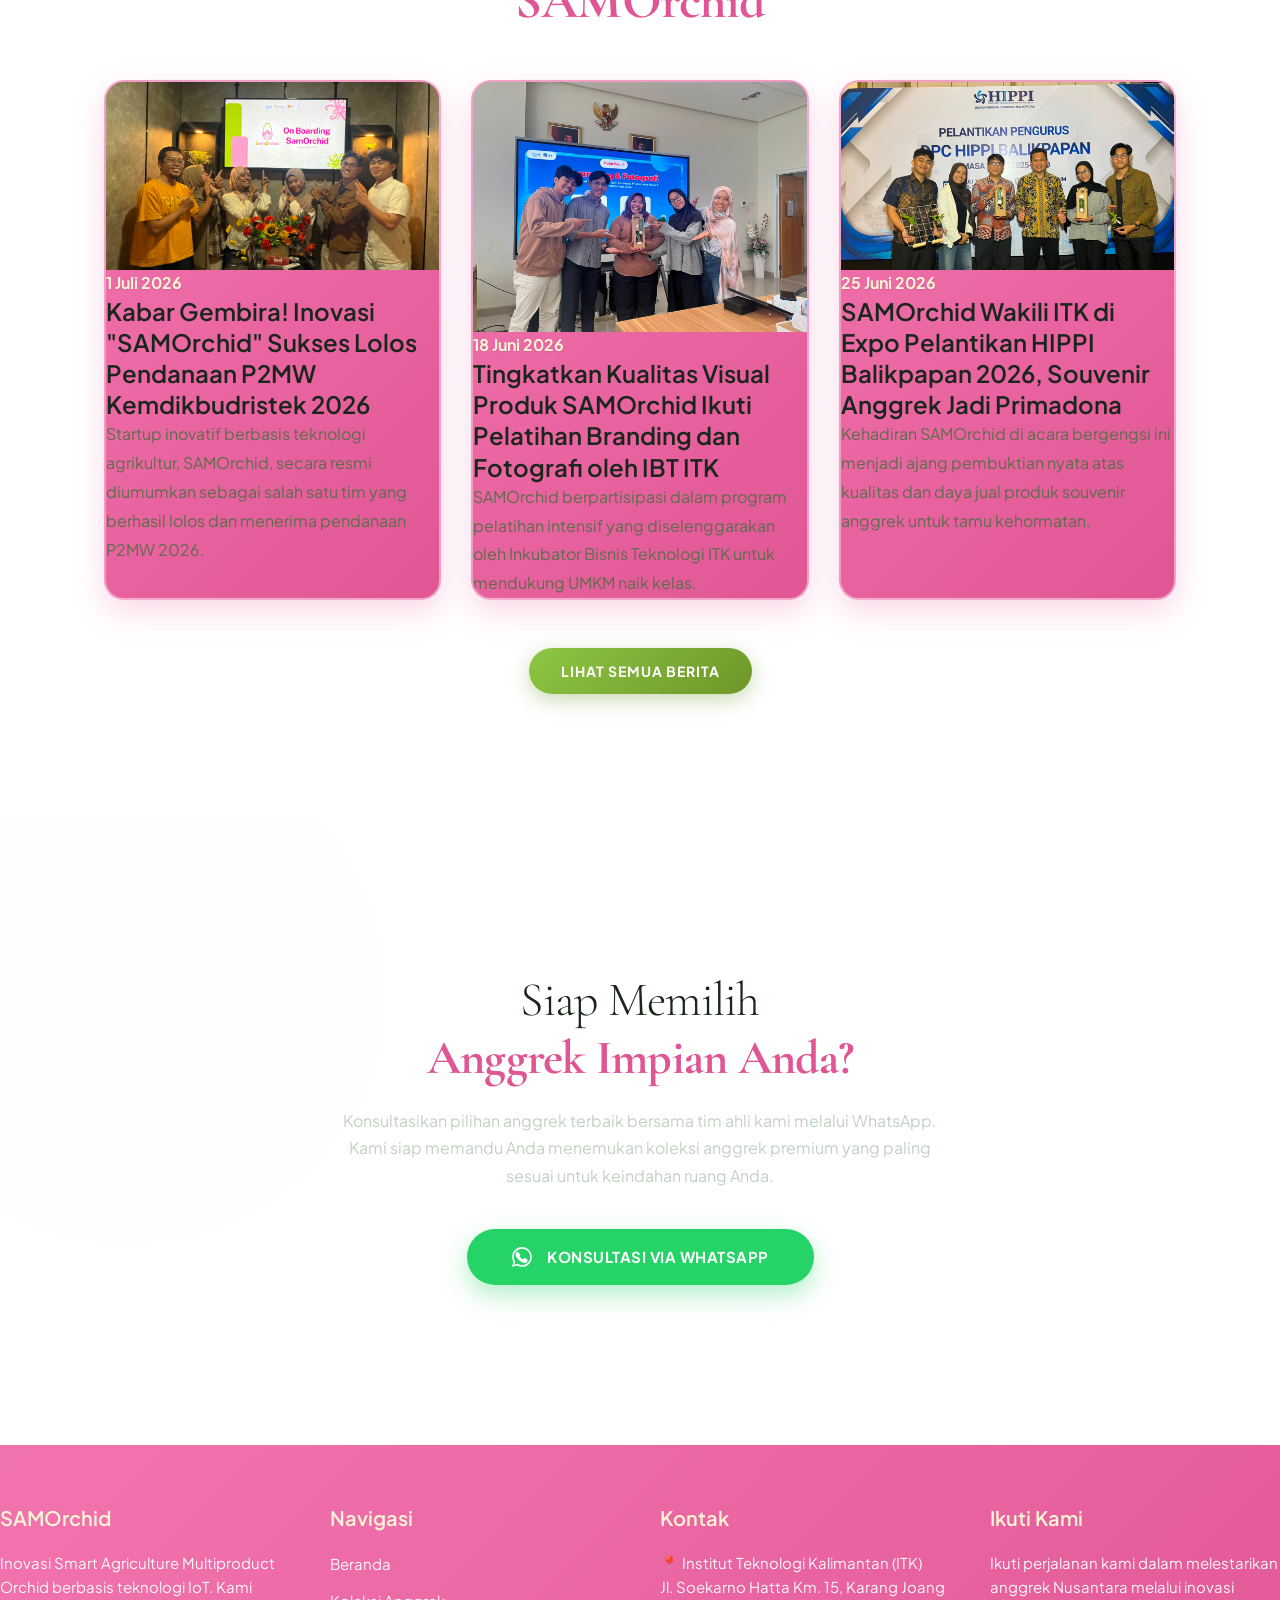
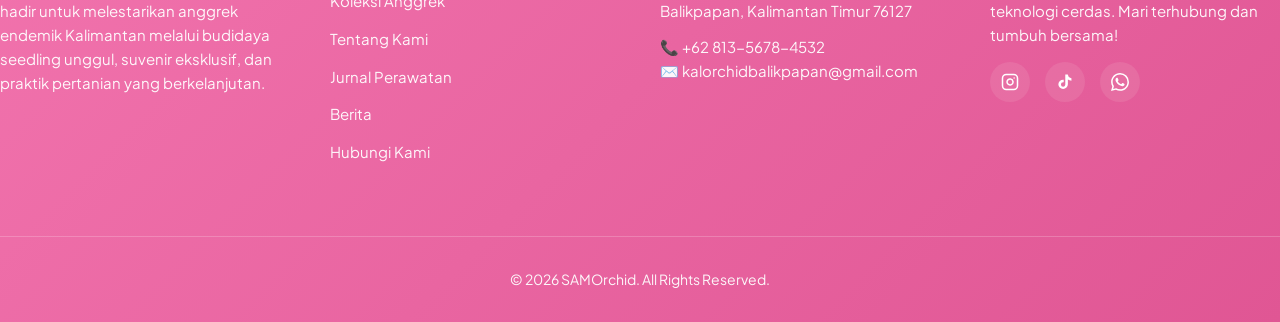
==== commit 90600fc9: "Update kodingan terbaru" ====
--- a/index.html
+++ b/index.html
@@ -96,7 +96,7 @@
 </section>
 
 
-<section class="section-padding" style="background-color: var(--cream-palette);">
+<section class="section-padding" style="">
     <div class="container">
         <span class="section-tag scroll-reveal" style="text-align:center; display:block;">Kategori Kami</span>
         <h2 class="section-title scroll-reveal" style="text-align:center; font-family:'Cormorant Garamond',serif; margin-bottom: 50px;">
@@ -105,28 +105,28 @@
 
         <div class="categories-grid">
             
-            <div class="category-card scroll-reveal" style="transition-delay: 0.1s; padding: 20px; border-radius: 16px; overflow: hidden; background: #fff; box-shadow: 0 10px 30px rgba(0,0,0,0.03);">
+            <div class="category-card scroll-reveal" style="transition-delay: 0.1s; padding: 20px; border-radius: 16px; overflow: hidden;  box-shadow: 0 10px 30px rgba(0,0,0,0.03);">
                 <div style="height: 220px; border-radius: 12px; overflow: hidden; margin-bottom: 20px;">
                     <img src="assets/images/catalog-seddling.jpg" alt="Seedling Anggrek" style="width: 100%; height: 100%; object-fit: cover; transition: transform 0.5s;">
                 </div>
-                <h3 style="font-size: 20px; font-weight: 700; margin-bottom: 12px; color: var(--text-dark);">Seedling Anggrek</h3>
-                <p style="font-size: 14px; color: var(--text-muted); line-height: 1.6; margin-bottom: 15px;">Bibit anggrek premium pilihan untuk kolektor sejati. Diseleksi dari genetik terbaik untuk pertumbuhan optimal.</p>
+                <h3 style="font-size: 20px; font-weight: 700; margin-bottom: 12px; ">Seedling Anggrek</h3>
+                <p style="font-size: 14px;  line-height: 1.6; margin-bottom: 15px;">Bibit anggrek premium pilihan untuk kolektor sejati. Diseleksi dari genetik terbaik untuk pertumbuhan optimal.</p>
             </div>
 
-            <div class="category-card scroll-reveal" style="transition-delay: 0.25s; padding: 20px; border-radius: 16px; overflow: hidden; background: #fff; box-shadow: 0 10px 30px rgba(0,0,0,0.03);">
+            <div class="category-card scroll-reveal" style="transition-delay: 0.25s; padding: 20px; border-radius: 16px; overflow: hidden;  box-shadow: 0 10px 30px rgba(0,0,0,0.03);">
                 <div style="height: 220px; border-radius: 12px; overflow: hidden; margin-bottom: 20px;">
                     <img src="assets/images/souvenir.jpeg?w=800" alt="Souvenir Anggrek" style="width: 100%; height: 100%; object-fit: cover; transition: transform 0.5s;">
                 </div>
-                <h3 style="font-size: 20px; font-weight: 700; margin-bottom: 12px; color: var(--text-dark);">Souvenir Anggrek</h3>
-                <p style="font-size: 14px; color: var(--text-muted); line-height: 1.6; margin-bottom: 15px;">Souvenir anggrek elegan untuk momen istimewa. Sentuhan alam yang sempurna untuk setiap acara spesial Anda.</p>
+                <h3 style="font-size: 20px; font-weight: 700; margin-bottom: 12px; ">Souvenir Anggrek</h3>
+                <p style="font-size: 14px;  line-height: 1.6; margin-bottom: 15px;">Souvenir anggrek elegan untuk momen istimewa. Sentuhan alam yang sempurna untuk setiap acara spesial Anda.</p>
             </div>
 
-            <div class="category-card scroll-reveal" style="transition-delay: 0.4s; padding: 20px; border-radius: 16px; overflow: hidden; background: #fff; box-shadow: 0 10px 30px rgba(0,0,0,0.03);">
+            <div class="category-card scroll-reveal" style="transition-delay: 0.4s; padding: 20px; border-radius: 16px; overflow: hidden;  box-shadow: 0 10px 30px rgba(0,0,0,0.03);">
                 <div style="height: 220px; border-radius: 12px; overflow: hidden; margin-bottom: 20px;">
                     <img src="assets/images/gift.jpeg?w=800" alt="Paket Gift Anggrek" style="width: 100%; height: 100%; object-fit: cover; transition: transform 0.5s;">
                 </div>
-                <h3 style="font-size: 20px; font-weight: 700; margin-bottom: 12px; color: var(--text-dark);">Paket Gift Anggrek</h3>
-                <p style="font-size: 14px; color: var(--text-muted); line-height: 1.6; margin-bottom: 15px;">Hampers anggrek mewah yang dikurasi dengan penuh perhatian. Hadiah sempurna yang meninggalkan kesan mendalam.</p>
+                <h3 style="font-size: 20px; font-weight: 700; margin-bottom: 12px; ">Paket Gift Anggrek</h3>
+                <p style="font-size: 14px;  line-height: 1.6; margin-bottom: 15px;">Hampers anggrek mewah yang dikurasi dengan penuh perhatian. Hadiah sempurna yang meninggalkan kesan mendalam.</p>
             </div>
         </div>
 
@@ -166,7 +166,7 @@
     </div>
 </section>
 
-<section class="section-padding" style="background-color: var(--section-alt);">
+<section class="section-padding" style="">
     <div class="container">
         <span class="section-tag scroll-reveal" style="text-align:center; display:block;">Berita Terbaru</span>
         <h2 class="section-title scroll-reveal" style="text-align:center; font-family:'Cormorant Garamond',serif; margin-bottom: 50px;">
--- a/assets/css/samorchid.css
+++ b/assets/css/samorchid.css
@@ -8,34 +8,23 @@
    1. DESIGN TOKENS (CSS Variables)
    ---------------------------------------------------------- */
    :root {
-    --pink-flower: #EC7FAA;
+    --pink-flower: #F274AE;
     --pink-light: #FDE8F0;
-    --orange-pastel: #D5B478;
-    --cream-palette: #FDFBE7;
-    --cream-dark: #F5EFCC;
-    --green-natural: #8FA848;
-    --green-dark: #6E8A3A;
+    --pink-card: #F274AE;
+    --pink-gradient: linear-gradient(135deg, #F274AE 0%, #E05694 100%);
+    --yellow-bg-top: #FAF4D4;
+    --yellow-bg-bottom: #F5E0B8;
+    --gradient-bg: linear-gradient(180deg, #FAF4D4 0%, #F5E5BE 50%, #F0DCA8 100%);
+    --green-btn: #7CA832;
+    --green-btn-gradient: linear-gradient(135deg, #8EC643 0%, #6E9628 100%);
+    --green-natural: #7CA832;
+    --green-dark: #587A1E;
     --text-dark: #1A261B;
-    --text-muted: #6B7E5A;
-    --footer-bg: #3D5A1E;
-    --white: var(--cream-palette);
-    --dusty-pink: #FDE8F0;
-    --section-alt: #F8F4D8;
-
-    /* Shadows */
-    --shadow-sm: 0 2px 8px rgba(26, 38, 27, 0.06);
-    --shadow-md: 0 8px 30px rgba(26, 38, 27, 0.08);
-    --shadow-lg: 0 16px 50px rgba(26, 38, 27, 0.12);
-    --shadow-xl: 0 25px 60px rgba(26, 38, 27, 0.18);
-
-    /* Transitions */
-    --ease-luxury: cubic-bezier(0.16, 1, 0.3, 1);
-    --transition-base: 0.4s var(--ease-luxury);
-    --transition-slow: 0.8s var(--ease-luxury);
-
-    /* Gradients */
-    --gradient-bg: linear-gradient(180deg, #FDFBE7 0%, #F5EFCC 100%);
-    --pink-gradient: linear-gradient(135deg, #EC7FAA, #D65F8A);
+    --text-muted: #5C6E4A;
+    --text-on-pink: #FFFFFF;
+    --footer-bg: #F274AE;
+    --white: #FFFFFF;
+    --section-alt: rgba(250, 244, 212, 0.6);
 }
 
 
@@ -62,8 +51,9 @@
     font-size: 16px;
     line-height: 1.6;
     color: var(--text-dark);
-    background: var(--gradient-bg);
-    background-attachment: fixed;
+    background: var(--gradient-bg) !important;
+    background-attachment: fixed !important;
+    min-height: 100vh;
     overflow-x: hidden;
 }
 
@@ -2388,3 +2378,256 @@
         max-width: 200px;
     }
 }
+
+
+/* =============================================================
+   LINKTREE THEME REVAMP (PINK HEADER, PINK FOOTER, PINK CARDS)
+   ============================================================= */
+
+/* 1. HEADER (PINK) */
+header {
+    background: var(--pink-gradient) !important;
+    box-shadow: 0 4px 20px rgba(242, 116, 174, 0.25) !important;
+    border-bottom: 2px solid rgba(255, 255, 255, 0.2) !important;
+}
+header.scrolled {
+    background: rgba(242, 116, 174, 0.96) !important;
+    backdrop-filter: blur(15px);
+    -webkit-backdrop-filter: blur(15px);
+    box-shadow: 0 6px 25px rgba(224, 86, 148, 0.3) !important;
+}
+.nav-links a {
+    color: #FFFFFF !important;
+    font-weight: 700 !important;
+    text-shadow: 0 1px 2px rgba(0,0,0,0.05);
+}
+.nav-links a:hover,
+.nav-links a.active-link {
+    color: #FAF4D4 !important;
+}
+.nav-links a::after {
+    background-color: #FAF4D4 !important;
+}
+.logo-link {
+    background: #FFFFFF;
+    padding: 6px 14px;
+    border-radius: 50px;
+    display: inline-flex;
+    align-items: center;
+    box-shadow: 0 2px 8px rgba(0,0,0,0.08);
+}
+.logo-img-link {
+    background: #FFFFFF;
+    padding: 5px 8px;
+    border-radius: 50px;
+    display: inline-flex;
+    align-items: center;
+    box-shadow: 0 2px 8px rgba(0,0,0,0.08);
+}
+.logo-img {
+    height: 38px !important;
+}
+.logo-text-img {
+    height: 22px !important;
+}
+
+/* Mobile Menu Button */
+.menu-btn::after {
+    color: #FFFFFF !important;
+    font-weight: 800;
+}
+.mobile-nav {
+    background: var(--pink-gradient) !important;
+}
+.mobile-nav a {
+    color: #FFFFFF !important;
+    border-bottom: 1px solid rgba(255,255,255,0.15);
+}
+.mobile-nav a.active-link {
+    color: #FAF4D4 !important;
+    font-weight: 800;
+}
+
+/* 2. FOOTER (PINK) */
+footer {
+    background: var(--pink-gradient) !important;
+    color: #FFFFFF !important;
+    padding: 60px 0 30px !important;
+    margin-top: 40px;
+}
+footer h3 {
+    color: #FAF4D4 !important;
+    font-weight: 700;
+    margin-bottom: 16px;
+}
+footer p, footer li a, footer .contact-info p {
+    color: #FFFFFF !important;
+    opacity: 0.95;
+}
+footer li a:hover {
+    color: #FAF4D4 !important;
+    text-decoration: underline;
+}
+footer .social-icons a {
+    color: #FFFFFF !important;
+    border-color: rgba(255, 255, 255, 0.4) !important;
+    background: rgba(255, 255, 255, 0.15) !important;
+}
+footer .social-icons a:hover {
+    background-color: var(--green-btn) !important;
+    color: #FFFFFF !important;
+    border-color: var(--green-btn) !important;
+}
+.footer-bottom {
+    border-top: 1px solid rgba(255, 255, 255, 0.2) !important;
+    color: rgba(255, 255, 255, 0.85) !important;
+}
+
+/* 3. CARDS (PINK BACKGROUND WITH WHITE TEXT) */
+.category-card,
+.product-card,
+.news-card,
+.journal-card,
+.team-card,
+.value-card,
+.tech-feature-card {
+    background: var(--pink-gradient) !important;
+    color: #FFFFFF !important;
+    border-radius: 20px !important;
+    box-shadow: 0 12px 30px rgba(242, 116, 174, 0.28) !important;
+    border: 2px solid rgba(255, 255, 255, 0.4) !important;
+    transition: transform 0.4s var(--ease-luxury), box-shadow 0.4s var(--ease-luxury) !important;
+}
+.category-card:hover,
+.product-card:hover,
+.news-card:hover,
+.journal-card:hover,
+.value-card:hover,
+.tech-feature-card:hover {
+    transform: translateY(-8px) !important;
+    box-shadow: 0 18px 40px rgba(242, 116, 174, 0.4) !important;
+}
+
+/* Card typography (white) */
+.category-card h3,
+.product-card .card-body h3,
+.news-card .card-body h3,
+.journal-card .card-body h3,
+.team-card h4,
+.value-card h3,
+.tech-feature-card h3 {
+    color: #FFFFFF !important;
+    font-weight: 700 !important;
+}
+.category-card p,
+.product-card .card-body p,
+.news-card .card-body p,
+.journal-card .card-body p,
+.team-card p,
+.value-card p,
+.tech-feature-card p {
+    color: #FFFFFF !important;
+    opacity: 0.95 !important;
+}
+.card-category,
+.news-date,
+.news-card .card-date,
+.journal-date,
+.team-card span {
+    color: #FAF4D4 !important;
+    font-weight: 700 !important;
+    text-shadow: 0 1px 2px rgba(0,0,0,0.1);
+}
+.card-price {
+    color: #FFFFFF !important;
+    font-weight: 800 !important;
+    font-size: 22px !important;
+    text-shadow: 0 1px 3px rgba(0,0,0,0.15);
+}
+
+/* 4. BUTTONS (GREEN BUTTONS WITH WHITE TEXT) */
+.btn-whatsapp,
+.btn-primary,
+.btn-outline,
+.btn-editorial,
+.card-actions a,
+.read-more {
+    background: var(--green-btn-gradient) !important;
+    color: #FFFFFF !important;
+    border: none !important;
+    font-weight: 700 !important;
+    border-radius: 50px !important;
+    padding: 12px 32px !important;
+    display: inline-flex !important;
+    align-items: center !important;
+    justify-content: center !important;
+    gap: 8px !important;
+    box-shadow: 0 6px 20px rgba(110, 150, 40, 0.35) !important;
+    transition: all 0.3s ease !important;
+    text-decoration: none !important;
+}
+.btn-whatsapp:hover,
+.btn-primary:hover,
+.btn-outline:hover,
+.btn-editorial:hover,
+.card-actions a:hover,
+.read-more:hover {
+    transform: translateY(-2px) !important;
+    filter: brightness(1.08) !important;
+    box-shadow: 0 10px 25px rgba(110, 150, 40, 0.45) !important;
+    color: #FFFFFF !important;
+}
+
+/* Section Tag and Titles */
+.section-tag {
+    color: #D65F8A !important;
+    font-weight: 800 !important;
+    letter-spacing: 2px !important;
+}
+.section-title, h1, h2 {
+    color: var(--text-dark) !important;
+}
+.section-title strong, h1 strong, h2 strong {
+    color: #E05694 !important;
+}
+
+/* Sections - Unified Yellow-Cream Background (No Pink Blocks) */
+section,
+.section-padding,
+.care-section-new,
+.story-section-new,
+.category-section,
+.news-section {
+    background: transparent !important;
+}
+.care-section-new .section-inner,
+.story-section-new .section-inner {
+    background: var(--pink-gradient);
+    color: #FFFFFF !important;
+    padding: 40px;
+    border-radius: 24px;
+    box-shadow: 0 15px 35px rgba(242, 116, 174, 0.28);
+    border: 2px solid rgba(255, 255, 255, 0.3);
+}
+.care-section-new h2,
+.story-section-new h2,
+.care-section-new p,
+.story-section-new p,
+.care-section-new .section-tag,
+.story-section-new .section-tag {
+    color: #FFFFFF !important;
+}
+.care-section-new strong,
+.story-section-new strong {
+    color: #FAF4D4 !important;
+}
+.care-section-new .section-tag,
+.story-section-new .section-tag {
+    color: #FAF4D4 !important;
+}
+.story-section-new .section-logo img {
+    background: #FFFFFF;
+    padding: 20px;
+    border-radius: 20px;
+    box-shadow: 0 10px 25px rgba(0,0,0,0.1);
+}
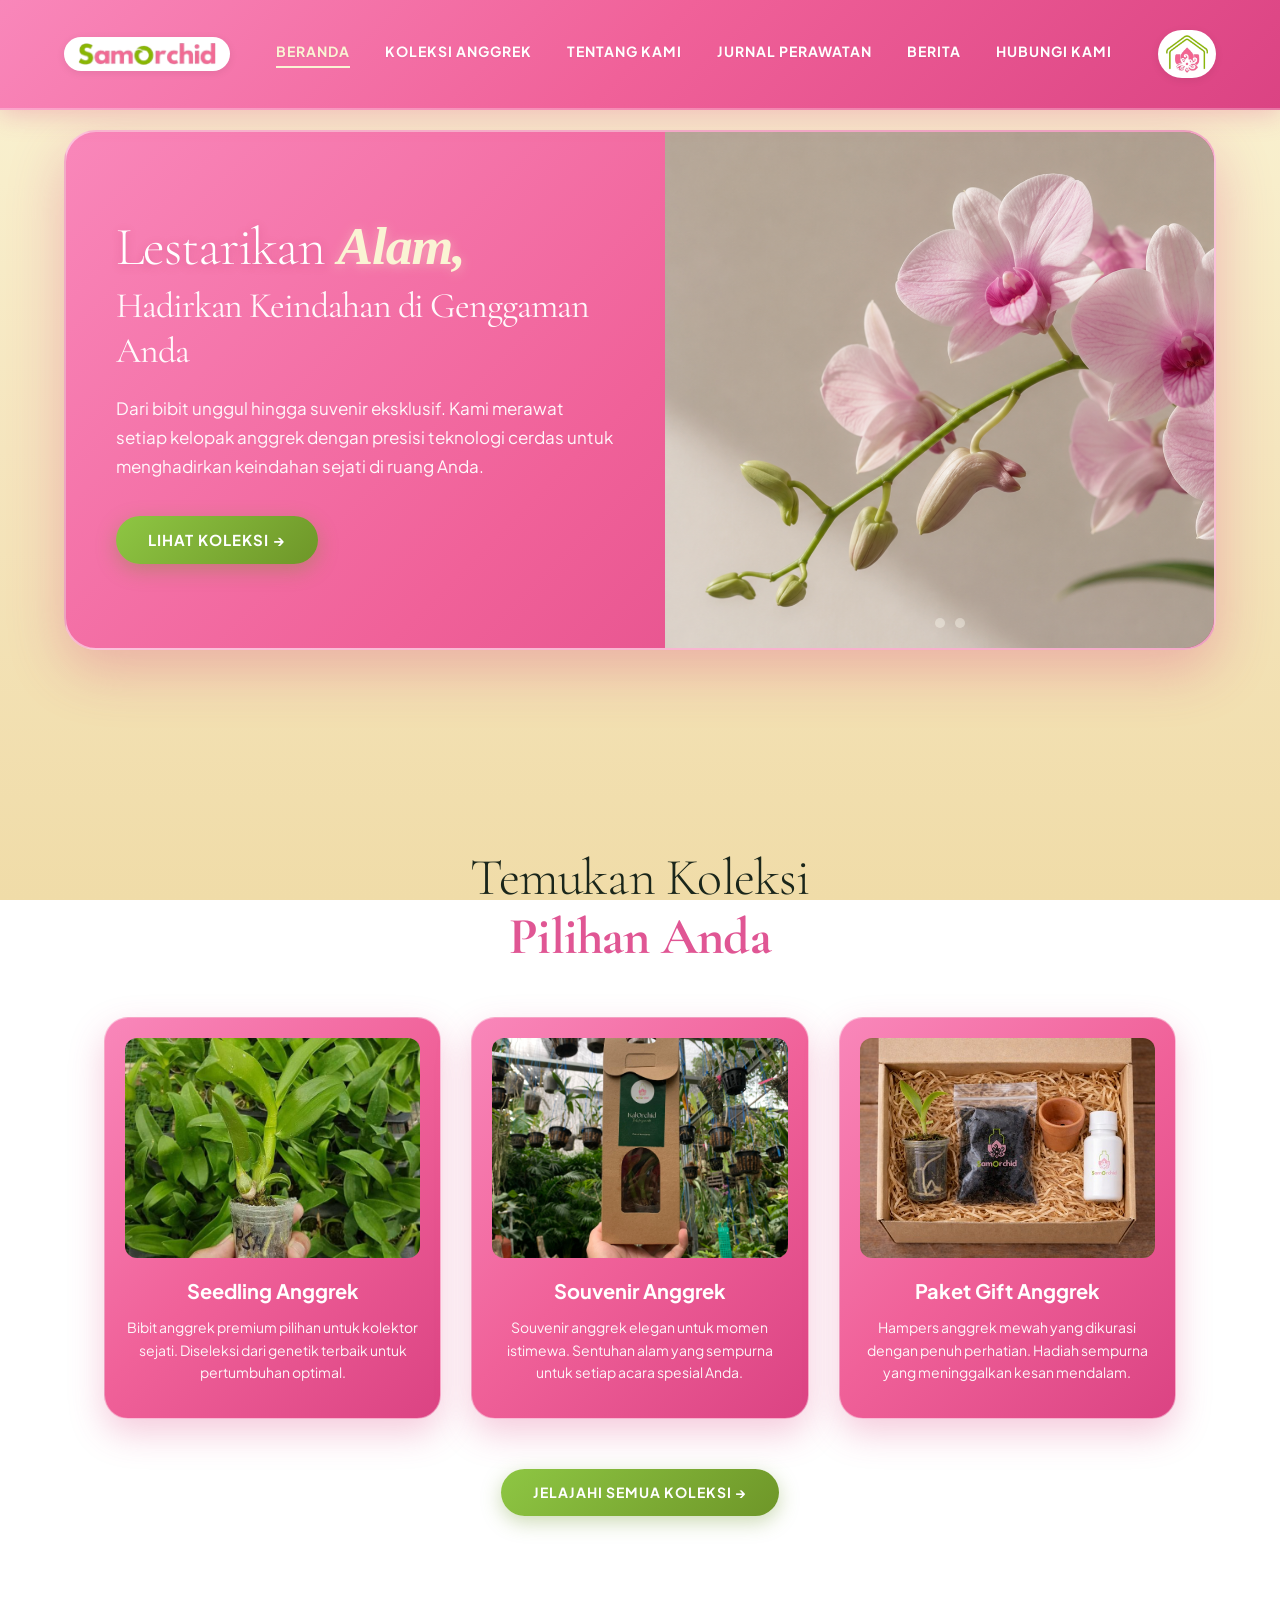
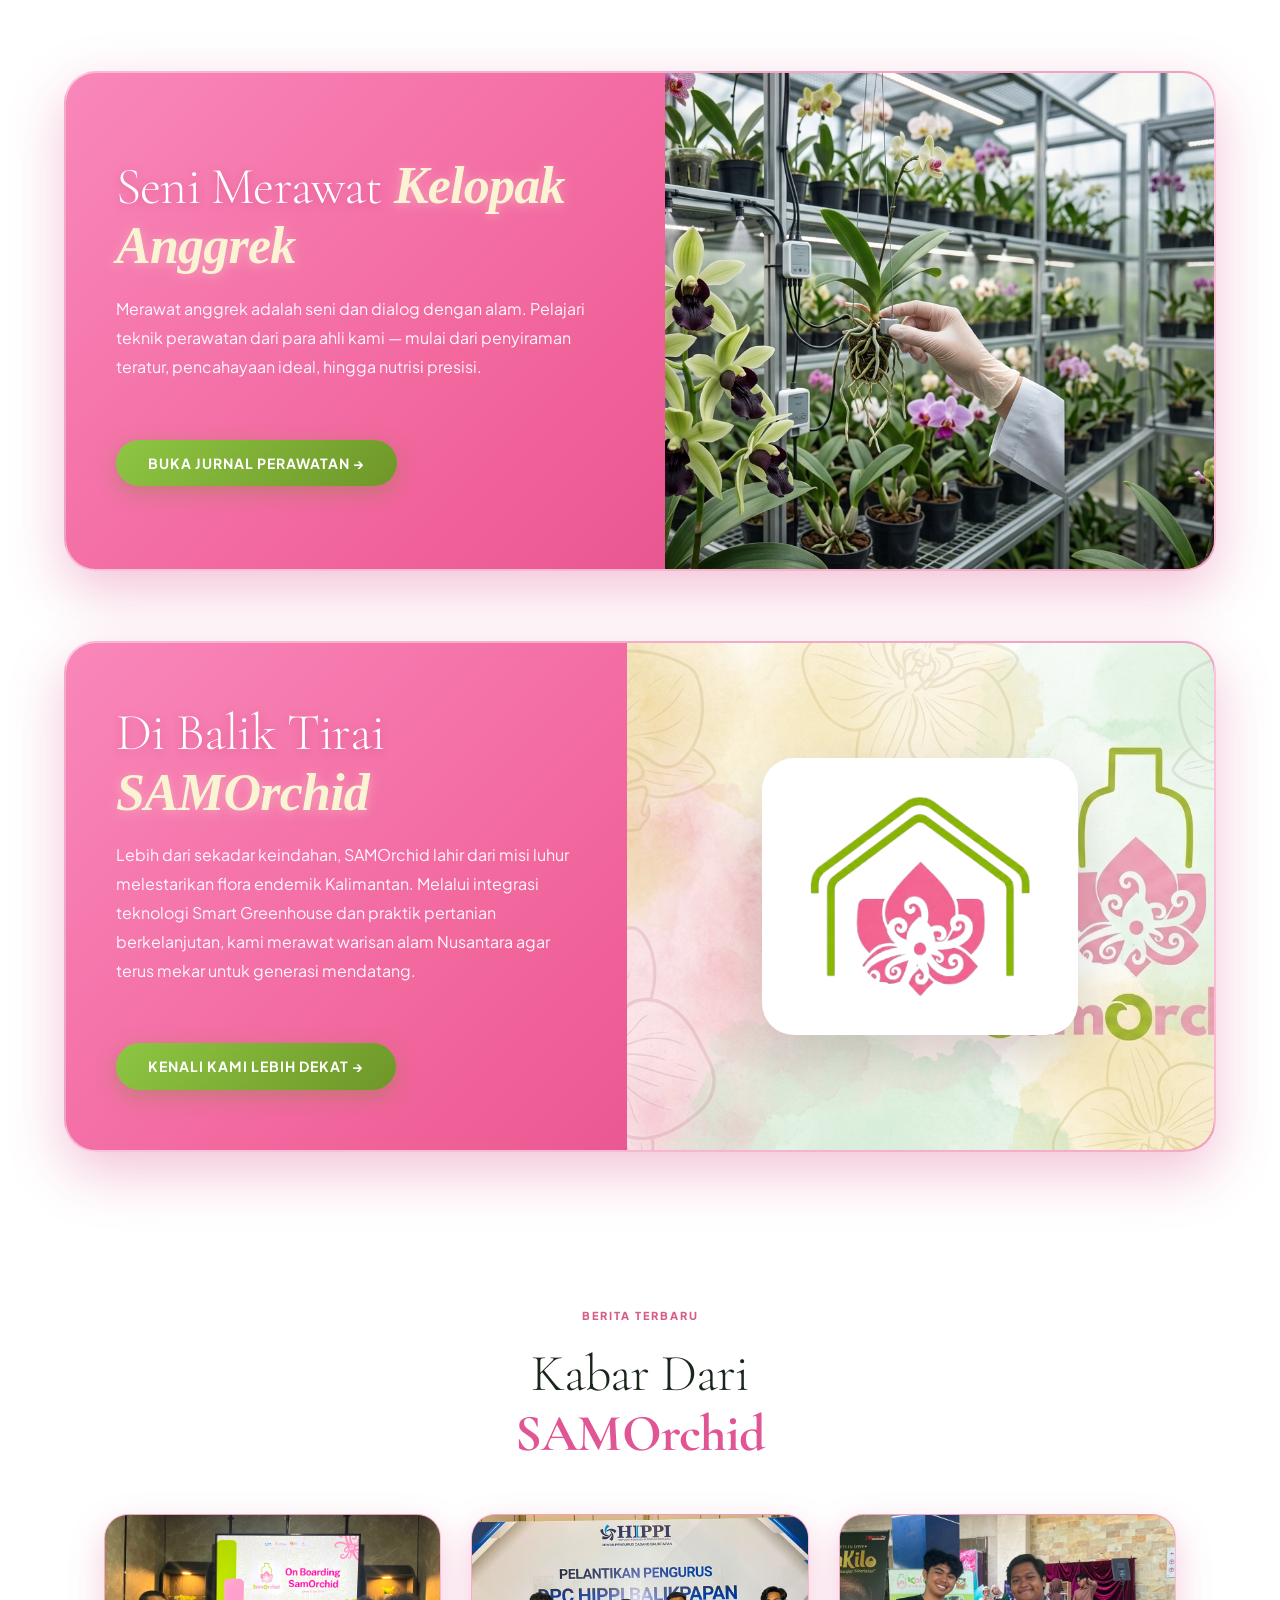
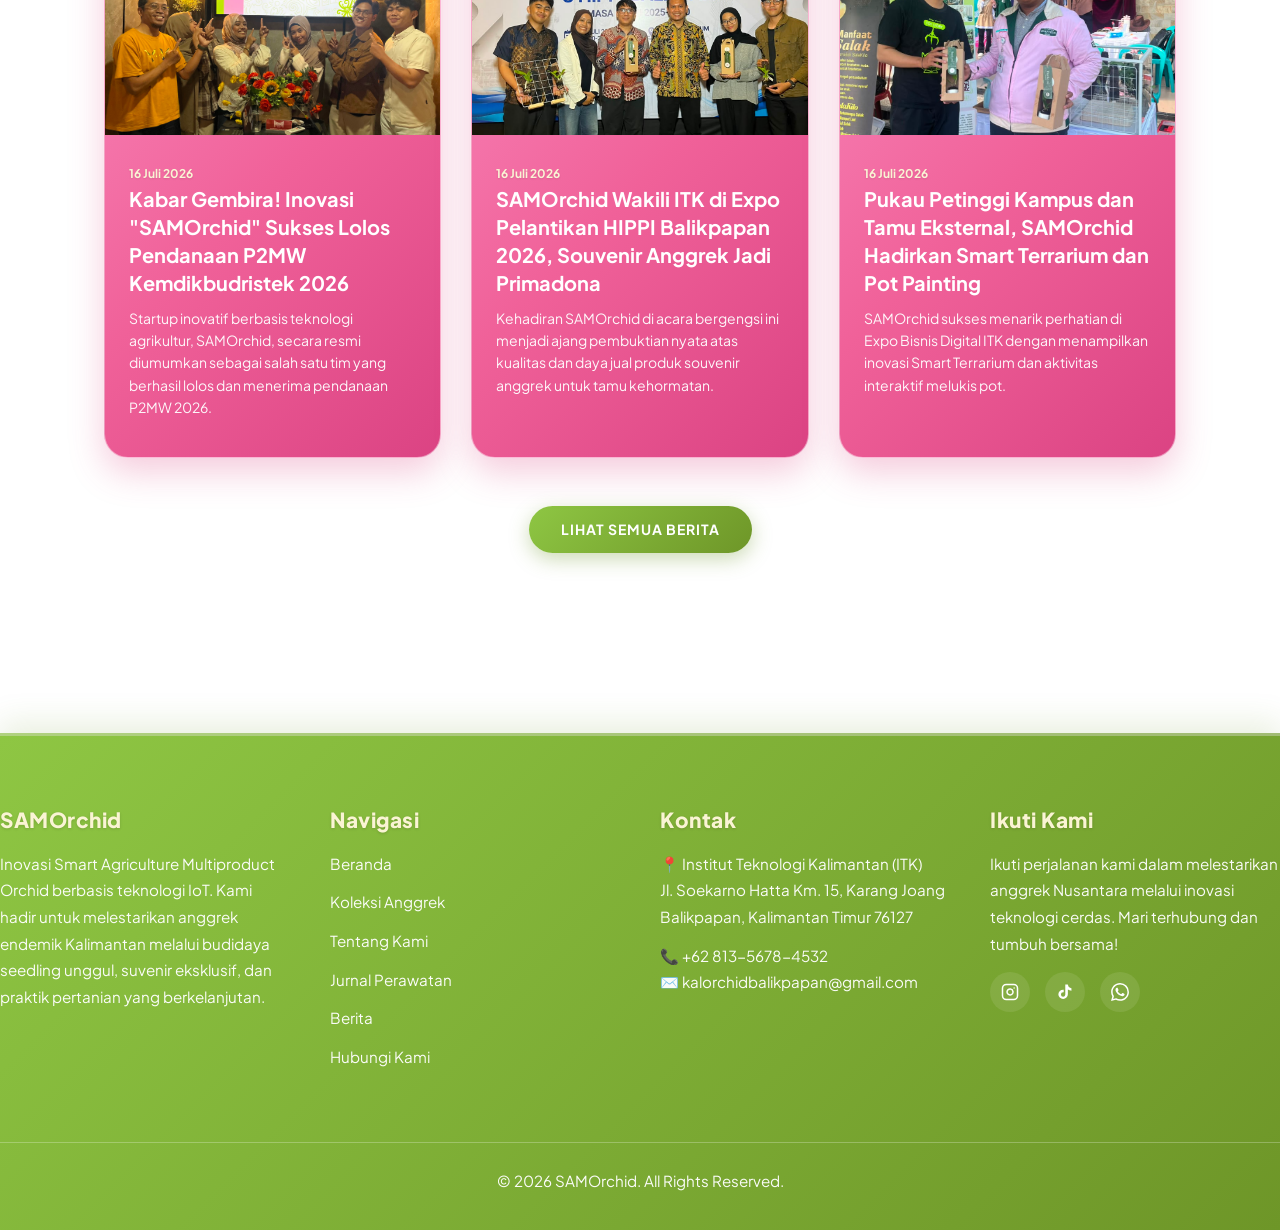
==== commit 9a7cefb4: "Update kodingan terbaru" ====
--- a/index.html
+++ b/index.html
@@ -79,19 +79,29 @@
     
     <main>
         
-<section class="hero">
-    <div class="hero-slider-container" style="top: 55% !important; height: 75% !important;">
-        <div class="slider-wrapper">
-            <div class="slide slide-1"></div>
-            <div class="slide slide-2"></div>
-            <div class="slide slide-3"></div>
-        </div>
-    </div>
-
-    <div class="hero-content scroll-reveal reveal-active">
-        <h1> <strong>Lestarikan Alam,</strong> Hadirkan Keindahan di Genggaman Anda </h1>
-        <p>Dari bibit unggul hingga suvenir eksklusif. Kami merawat setiap kelopak anggrek dengan presisi teknologi cerdas untuk menghadirkan keindahan sejati di ruang Anda.</p>
-        <a href="catalog.html" class="btn-discover">Lihat Koleksi</a>
+<section class="hero-split-section">
+    <div class="hero-split-card">
+        <div class="hero-split-text scroll-reveal">
+            
+            <h1>
+                <span class="title-main">Lestarikan <em>Alam,</em></span>
+                <span class="title-accent">Hadirkan Keindahan di Genggaman Anda</span>
+            </h1>
+            <p>Dari bibit unggul hingga suvenir eksklusif. Kami merawat setiap kelopak anggrek dengan presisi teknologi cerdas untuk menghadirkan keindahan sejati di ruang Anda.</p>
+            <a href="catalog.html" class="btn-primary" style="padding: 15px 42px; font-size: 15px;">Lihat Koleksi &rarr;</a>
+        </div>
+        <div class="hero-split-gallery">
+            <div class="slider-wrapper">
+                <div class="slide slide-1"></div>
+                <div class="slide slide-2"></div>
+                <div class="slide slide-3"></div>
+            </div>
+            <div class="hero-slider-dots">
+                <button class="dot active" data-index="0" aria-label="Slide 1"></button>
+                <button class="dot" data-index="1" aria-label="Slide 2"></button>
+                <button class="dot" data-index="2" aria-label="Slide 3"></button>
+            </div>
+        </div>
     </div>
 </section>
 
@@ -138,30 +148,40 @@
     </div>
 </section>
 
-<section class="care-section-new">
-    <div class="section-inner">
-        <div class="section-text">
-            <span class="section-tag scroll-reveal">Jurnal &amp; Panduan</span>
-            <h2 class="scroll-reveal" style="transition-delay: 0.1s;">Seni Merawat <strong>Kelopak Anggrek</strong></h2>
-            <p class="scroll-reveal" style="transition-delay: 0.2s;">Merawat anggrek adalah seni dan dialog dengan alam. Pelajari teknik perawatan dari para ahli kami — mulai dari penyiraman, pencahayaan, hingga pemberian nutrisi yang tepat untuk setiap jenis anggrek.</p>
-            <a href="journal.html" class="btn-editorial scroll-reveal" style="transition-delay: 0.3s;">Buka Jurnal Perawatan &rarr;</a>
-        </div>
-        <div class="section-image scroll-reveal">
-            <img src="assets/images/beranda-jurnal.png" alt="Jurnal Perawatan Anggrek" loading="lazy">
-        </div>
-    </div>
-</section>
-
-<section class="story-section-new">
-    <div class="section-inner">
-        <div class="section-text">
-            <span class="section-tag scroll-reveal">Visi &amp; Inovasi</span>
-            <h2 class="scroll-reveal" style="transition-delay: 0.1s;">Di Balik Tirai <strong>SAMOrchid</strong></h2>
-            <p class="scroll-reveal" style="transition-delay: 0.2s;">Lebih dari sekadar keindahan, SAMOrchid lahir dari misi luhur melestarikan flora endemik Kalimantan. Melalui integrasi teknologi Smart Greenhouse dan praktik pertanian berkelanjutan, kami merawat warisan alam Nusantara agar terus mekar untuk generasi mendatang.</p>
-            <a href="about.html" class="btn-editorial scroll-reveal" style="transition-delay: 0.3s;">Kenali Kami Lebih Dekat &rarr;</a>
-        </div>
-        <div class="section-logo scroll-reveal">
-            <img src="assets/images/logo-samorchid.png" alt="SAMOrchid Logo" loading="lazy">
+<section class="care-split-section">
+    <div class="care-split-card scroll-reveal">
+        <div class="care-split-text">
+            
+            <h2>
+                <span class="title-main">Seni Merawat <em>Kelopak Anggrek</em></span>
+            </h2>
+            <p>Merawat anggrek adalah seni dan dialog dengan alam. Pelajari teknik perawatan dari para ahli kami — mulai dari penyiraman teratur, pencahayaan ideal, hingga nutrisi presisi.</p>
+            <div class="care-pill-group">
+                
+            </div>
+            <a href="journal.html" class="btn-primary" style="padding: 14px 38px;">Buka Jurnal Perawatan &rarr;</a>
+        </div>
+        <div class="care-split-media"></div>
+    </div>
+</section>
+
+<section class="vision-split-section">
+    <div class="vision-split-card scroll-reveal">
+        <div class="vision-split-text">
+            
+            <h2>
+                <span class="title-main">Di Balik Tirai <em>SAMOrchid</em></span>
+            </h2>
+            <p>Lebih dari sekadar keindahan, SAMOrchid lahir dari misi luhur melestarikan flora endemik Kalimantan. Melalui integrasi teknologi Smart Greenhouse dan praktik pertanian berkelanjutan, kami merawat warisan alam Nusantara agar terus mekar untuk generasi mendatang.</p>
+            <div class="vision-pill-group">
+                
+            </div>
+            <a href="about.html" class="btn-primary" style="padding: 14px 38px;">Kenali Kami Lebih Dekat &rarr;</a>
+        </div>
+        <div class="vision-split-media">
+            <div class="vision-logo-badge">
+                <img src="assets/images/logo-samorchid.png" alt="SAMOrchid Logo" loading="lazy">
+            </div>
         </div>
     </div>
 </section>
@@ -175,36 +195,41 @@
 
         <div class="news-grid">
             
-            <article class="news-card scroll-reveal" style="transition-delay: 0.1s;">
-                <div class="news-image">
-                    <img src="assets/images/berita-p2mw.jpeg" alt="Penghargaan Inovasi Budidaya 2026" loading="lazy">
-                </div>
-                <div class="news-body">
-                    <time class="news-date" datetime="2026-07-01">1 Juli 2026</time>
-                    <h3>Kabar Gembira! Inovasi "SAMOrchid" Sukses Lolos Pendanaan P2MW Kemdikbudristek 2026</h3>
-                    <p>Startup inovatif berbasis teknologi agrikultur, SAMOrchid, secara resmi diumumkan sebagai salah satu tim yang berhasil lolos dan menerima pendanaan P2MW 2026.</p>
+            <article class="news-card scroll-reveal">
+                <div class="card-image">
+                    
+                    <img src="assets/images/berita-p2mw.jpeg" alt="P2MW 2026" loading="lazy">
+                </div>
+                <div class="card-body">
+                    <span class="card-date">16 Juli 2026</span>
+                    <h3 style="font-size: 1.25rem; margin-bottom: 10px; line-height: 1.4;">Kabar Gembira! Inovasi "SAMOrchid" Sukses Lolos Pendanaan P2MW Kemdikbudristek 2026</h3>
+                    <p style="margin-bottom: 15px;">Startup inovatif berbasis teknologi agrikultur, SAMOrchid, secara resmi diumumkan sebagai salah satu tim yang berhasil lolos dan menerima pendanaan P2MW 2026.</p>
                 </div>
             </article>
 
-            <article class="news-card scroll-reveal" style="transition-delay: 0.4s;">
-                <div class="news-image">
-                    <img src="assets/images/berita-pelatihan.jpeg"  alt="Workshop Perawatan Anggrek" loading="lazy">
-                </div>
-                <div class="news-body">
-                    <time class="news-date" datetime="2026-06-18">18 Juni 2026</time>
-                    <h3>Tingkatkan Kualitas Visual Produk SAMOrchid Ikuti Pelatihan Branding dan Fotografi oleh IBT ITK</h3>
-                    <p>SAMOrchid berpartisipasi dalam program pelatihan intensif yang diselenggarakan oleh Inkubator Bisnis Teknologi ITK untuk mendukung UMKM naik kelas.</p>
+            <article class="news-card scroll-reveal" style="--reveal-delay: 0.1s;">
+                <div class="card-image">
+                    
+                    <img src="assets/images/berita-hippi.jpeg" alt="Expo HIPPI 2026" loading="lazy">
+                </div>
+                <div class="card-body">
+                    <span class="card-date">16 Juli 2026</span>
+                    <h3 style="font-size: 1.25rem; margin-bottom: 10px; line-height: 1.4;">SAMOrchid Wakili ITK di Expo Pelantikan HIPPI Balikpapan 2026, Souvenir Anggrek Jadi Primadona</h3>
+                    <p style="margin-bottom: 15px;">Kehadiran SAMOrchid di acara bergengsi ini menjadi ajang pembuktian nyata atas kualitas dan daya jual produk souvenir anggrek untuk tamu kehormatan.</p>
+                   
                 </div>
             </article>
 
-            <article class="news-card scroll-reveal" style="transition-delay: 0.25s;">
-                <div class="news-image">
-                    <img src="assets/images/berita-hippi.jpeg"  alt="Koleksi Phalaenopsis Eksklusif" loading="lazy">
-                </div>
-                <div class="news-body">
-                    <time class="news-date" datetime="2026-06-25">25 Juni 2026</time>
-                    <h3>SAMOrchid Wakili ITK di Expo Pelantikan HIPPI Balikpapan 2026, Souvenir Anggrek Jadi Primadona</h3>
-                    <p>Kehadiran SAMOrchid di acara bergengsi ini menjadi ajang pembuktian nyata atas kualitas dan daya jual produk souvenir anggrek untuk tamu kehormatan.</p>
+            <article class="news-card scroll-reveal" style="--reveal-delay: 0.2s;">
+                <div class="card-image">
+                    
+                    <img src="assets/images/berita-econic.jpeg" alt="Expo Bisnis Digital ITK" loading="lazy">
+                </div>
+                <div class="card-body">
+                    <span class="card-date">16 Juli 2026</span>
+                    <h3 style="font-size: 1.25rem; margin-bottom: 10px; line-height: 1.4;">Pukau Petinggi Kampus dan Tamu Eksternal, SAMOrchid Hadirkan Smart Terrarium dan Pot Painting</h3>
+                    <p style="margin-bottom: 15px;">SAMOrchid sukses menarik perhatian di Expo Bisnis Digital ITK dengan menampilkan inovasi Smart Terrarium dan aktivitas interaktif melukis pot.</p>
+                    
                 </div>
             </article>
 
@@ -216,24 +241,7 @@
     </div>
 </section>
 
-<section class="cta-section" style="background: linear-gradient(180deg, rgba(26,38,27,0.75) 0%, rgba(18,26,19,0.92) 100%), url('assets/images/beranda-hubungi\ kami.png') center/cover no-repeat; padding: 120px 0; color: white;">
-    <div class="container" style="text-align: center; max-width: 800px;">
-        <span class="section-tag scroll-reveal" style="color: var(--orange-pastel); font-size: 11px; letter-spacing: 4px; font-weight: 800; display: block; margin-bottom: 20px; text-transform: uppercase;">Hubungi Kami</span>
-        <h2 class="scroll-reveal" style="font-family: 'Cormorant Garamond', serif; font-size: 48px; font-weight: 300; margin-bottom: 20px; line-height: 1.2;">
-            Siap Memilih <strong style="font-weight: 700; color: var(--cream-palette);">Anggrek Impian Anda?</strong>
-        </h2>
-        <p class="scroll-reveal" style="transition-delay: 0.1s; font-size: 16px; color: #c3d0c4; line-height: 1.7; margin-bottom: 40px; max-width: 600px; margin-left: auto; margin-right: auto;">
-            Konsultasikan pilihan anggrek terbaik bersama tim ahli kami melalui WhatsApp. Kami siap memandu Anda menemukan koleksi anggrek premium yang paling sesuai untuk keindahan ruang Anda.
-        </p>
-        
-        <a href="https://wa.me/6281356784532?text=Halo%20SAMOrchid" class="scroll-reveal" style="transition-delay: 0.2s; background-color: #25D366; color: white; padding: 16px 45px; border-radius: 50px; font-weight: 700; text-decoration: none; display: inline-flex; align-items: center; gap: 12px; box-shadow: 0 10px 25px rgba(37, 211, 102, 0.35); border: none; font-size: 15px; letter-spacing: 0.5px; transition: all 0.3s ease; text-transform: uppercase;" target="_blank" rel="noopener noreferrer">
-            <svg xmlns="http://www.w3.org/2000/svg" width="20" height="20" fill="currentColor" viewBox="0 0 16 16" style="vertical-align: middle;">
-                <path d="M13.601 2.326A7.85 7.85 0 0 0 7.994 0C3.627 0 .068 3.558.064 7.926c0 1.399.366 2.76 1.057 3.965L0 16l4.204-1.102a7.9 7.9 0 0 0 3.79.949h.004c4.368 0 7.927-3.558 7.93-7.93a7.9 7.9 0 0 0-2.327-5.592M7.994 14.52a6.6 6.6 0 0 1-3.356-.92l-.24-.144-2.494.654.666-2.433-.156-.251a6.56 6.56 0 0 1-1.007-3.505c0-3.626 2.957-6.584 6.591-6.584a6.56 6.56 0 0 1 4.66 1.931 6.56 6.56 0 0 1 1.928 4.66c-.004 3.639-2.961 6.592-6.592 6.592m3.69-4.98c-.202-.1-1.195-.59-1.381-.66-.18-.068-.312-.1-.444.1-.13.2-.5.636-.61.76-.11.13-.22.14-.42.04-.202-.1-.853-.314-1.624-.997-.6-.537-1.005-1.2-1.123-1.4-.117-.202-.012-.311.088-.41.09-.09.202-.23.3-.35.1-.117.135-.2.2-.33.066-.134.034-.251-.017-.35-.05-.1-1.196-1.196-1.381-1.643-.186-.45-.37-.39-.5-.396-.127-.007-.272-.008-.418-.008a.86.86 0 0 0-.623.29c-.214.23-.817.8-.817 1.95s.84 2.26 1.0 2.47c.16.21 1.653 2.528 4 3.52.56.23 1 .37 1.34.48.57.18 1.09.15 1.5.09.46-.07 1.38-.56 1.57-1.11.19-.55.19-1.02.13-1.11-.06-.09-.22-.14-.42-.24"/>
-            </svg>
-            &nbsp;Konsultasi via WhatsApp
-        </a>
-    </div>
-</section>
+
 
     </main>
 
--- a/assets/css/samorchid.css
+++ b/assets/css/samorchid.css
@@ -11,7 +11,7 @@
     --pink-flower: #F274AE;
     --pink-light: #FDE8F0;
     --pink-card: #F274AE;
-    --pink-gradient: linear-gradient(135deg, #F274AE 0%, #E05694 100%);
+    --pink-gradient: linear-gradient(135deg, #F987BA 0%, #F06199 45%, #DB4383 100%);
     --yellow-bg-top: #FAF4D4;
     --yellow-bg-bottom: #F5E0B8;
     --gradient-bg: linear-gradient(180deg, #FAF4D4 0%, #F5E5BE 50%, #F0DCA8 100%);
@@ -22,7 +22,7 @@
     --text-dark: #1A261B;
     --text-muted: #5C6E4A;
     --text-on-pink: #FFFFFF;
-    --footer-bg: #F274AE;
+    --footer-bg: linear-gradient(135deg, #8EC643 0%, #6E9628 100%);
     --white: #FFFFFF;
     --section-alt: rgba(250, 244, 212, 0.6);
 }
@@ -2631,3 +2631,889 @@
     border-radius: 20px;
     box-shadow: 0 10px 25px rgba(0,0,0,0.1);
 }
+
+
+/* =============================================================
+   HERO FIX & BOTANICAL GREEN FOOTER
+   ============================================================= */
+
+/* 1. HERO SECTION SPACING & READABILITY */
+.hero {
+    height: auto !important;
+    min-height: unset !important;
+    margin-top: 110px !important;
+    padding: 20px 5% 40px !important;
+    display: flex !important;
+    align-items: center !important;
+    justify-content: center !important;
+    position: relative !important;
+    overflow: visible !important;
+}
+
+.hero-slider-container {
+    position: relative !important;
+    top: auto !important;
+    left: auto !important;
+    transform: none !important;
+    width: 100% !important;
+    max-width: 1200px !important;
+    height: 520px !important;
+    min-height: 480px !important;
+    border-radius: 28px !important;
+    overflow: hidden !important;
+    box-shadow: 0 20px 50px rgba(0, 0, 0, 0.18) !important;
+    margin: 0 auto !important;
+}
+
+.slider-wrapper {
+    position: absolute !important;
+    top: 0 !important;
+    left: 0 !important;
+    width: 100% !important;
+    height: 100% !important;
+    z-index: 1 !important;
+}
+
+/* Dark contrast overlay on slide images */
+.slide-1, .slide-2, .slide-3 {
+    background-size: cover !important;
+    background-position: center !important;
+    position: relative !important;
+}
+.slide::after {
+    content: '' !important;
+    position: absolute !important;
+    top: 0 !important;
+    left: 0 !important;
+    width: 100% !important;
+    height: 100% !important;
+    background: linear-gradient(180deg, rgba(15, 25, 12, 0.45) 0%, rgba(15, 25, 12, 0.68) 100%) !important;
+    z-index: 1 !important;
+}
+
+/* HERO CONTENT (WHITE & CRISP READABLE TEXT) */
+.hero-content {
+    position: absolute !important;
+    top: 50% !important;
+    left: 50% !important;
+    transform: translate(-50%, -50%) !important;
+    width: 90% !important;
+    max-width: 800px !important;
+    z-index: 5 !important;
+    text-align: center !important;
+    padding: 20px !important;
+}
+
+.hero-content h1 {
+    color: #FFFFFF !important;
+    font-size: clamp(30px, 4.5vw, 52px) !important;
+    font-weight: 300 !important;
+    line-height: 1.25 !important;
+    margin-bottom: 18px !important;
+    text-shadow: 0 3px 15px rgba(0, 0, 0, 0.7) !important;
+    font-family: 'Cormorant Garamond', 'Georgia', serif !important;
+}
+
+.hero-content h1 strong {
+    color: #FAF4D4 !important;
+    font-weight: 700 !important;
+    text-shadow: 0 3px 15px rgba(0, 0, 0, 0.7) !important;
+}
+
+.hero-content p {
+    color: #FFFFFF !important;
+    font-size: clamp(14px, 1.8vw, 17px) !important;
+    font-weight: 400 !important;
+    line-height: 1.7 !important;
+    max-width: 680px !important;
+    margin: 0 auto 28px !important;
+    opacity: 0.95 !important;
+    text-shadow: 0 2px 10px rgba(0, 0, 0, 0.65) !important;
+}
+
+.btn-discover {
+    display: inline-flex !important;
+    align-items: center !important;
+    justify-content: center !important;
+    padding: 14px 40px !important;
+    background: var(--green-btn-gradient) !important;
+    color: #FFFFFF !important;
+    border-radius: 50px !important;
+    font-size: 14px !important;
+    font-weight: 800 !important;
+    letter-spacing: 1.5px !important;
+    text-transform: uppercase !important;
+    cursor: pointer !important;
+    text-decoration: none !important;
+    box-shadow: 0 8px 25px rgba(0, 0, 0, 0.35) !important;
+    border: 2px solid rgba(255, 255, 255, 0.3) !important;
+    transition: all 0.3s ease !important;
+}
+.btn-discover:hover {
+    transform: translateY(-3px) scale(1.03) !important;
+    box-shadow: 0 12px 30px rgba(110, 150, 40, 0.5) !important;
+    color: #FFFFFF !important;
+    filter: brightness(1.1) !important;
+}
+
+/* 2. BOTANICAL GREEN FOOTER (ELEGANT & SOFT ON THE EYES) */
+footer {
+    background: linear-gradient(180deg, #2E421E 0%, #223215 100%) !important;
+    color: #FFFFFF !important;
+    padding: 70px 0 30px !important;
+    margin-top: 60px !important;
+    border-top: 4px solid var(--pink-flower) !important;
+}
+footer h3 {
+    color: #FAF4D4 !important;
+    font-weight: 700 !important;
+    font-size: 1.25rem !important;
+    margin-bottom: 18px !important;
+    letter-spacing: 0.5px !important;
+}
+footer p, footer li a, footer .contact-info p {
+    color: rgba(255, 255, 255, 0.88) !important;
+    font-size: 0.95rem !important;
+    line-height: 1.7 !important;
+}
+footer li a:hover {
+    color: #FAF4D4 !important;
+    text-decoration: underline !important;
+    padding-left: 4px;
+}
+footer .social-icons a {
+    color: #FFFFFF !important;
+    border-color: rgba(255, 255, 255, 0.35) !important;
+    background: rgba(255, 255, 255, 0.08) !important;
+}
+footer .social-icons a:hover {
+    background-color: var(--pink-flower) !important;
+    color: #FFFFFF !important;
+    border-color: var(--pink-flower) !important;
+    transform: translateY(-2px);
+}
+.footer-bottom {
+    border-top: 1px solid rgba(255, 255, 255, 0.15) !important;
+    color: rgba(255, 255, 255, 0.65) !important;
+    padding-top: 25px !important;
+    margin-top: 50px !important;
+}
+
+@media (max-width: 768px) {
+    .hero {
+        margin-top: 85px !important;
+        padding: 15px 4% 30px !important;
+    }
+    .hero-slider-container {
+        height: 480px !important;
+        border-radius: 20px !important;
+    }
+    .hero-content {
+        padding: 10px !important;
+    }
+    .hero-content h1 {
+        font-size: 28px !important;
+    }
+    .hero-content p {
+        font-size: 14px !important;
+        margin-bottom: 20px !important;
+    }
+}
+
+
+/* =============================================================
+   LUXURY REDESIGN (SPLIT HERO, PINK GRADIENTS, WARM LUXURY FOOTER)
+   ============================================================= */
+
+/* 1. LUXURY PINK GRADIENT ON HEADER */
+header {
+    background: linear-gradient(135deg, #F987BA 0%, #F06199 50%, #DB4383 100%) !important;
+    box-shadow: 0 4px 25px rgba(219, 67, 131, 0.3) !important;
+    border-bottom: 2px solid rgba(255, 255, 255, 0.25) !important;
+}
+header.scrolled {
+    background: rgba(240, 97, 153, 0.96) !important;
+    backdrop-filter: blur(15px);
+    -webkit-backdrop-filter: blur(15px);
+    box-shadow: 0 6px 25px rgba(219, 67, 131, 0.35) !important;
+}
+
+/* 2. LUXURY PINK GRADIENT ON ALL CARDS */
+.category-card,
+.product-card,
+.news-card,
+.journal-card,
+.team-card,
+.value-card,
+.tech-feature-card {
+    background: linear-gradient(135deg, #F987BA 0%, #F06199 50%, #DB4383 100%) !important;
+    color: #FFFFFF !important;
+    border-radius: 24px !important;
+    box-shadow: 0 14px 35px rgba(219, 67, 131, 0.28) !important;
+    border: 1.5px solid rgba(255, 255, 255, 0.45) !important;
+    transition: transform 0.4s var(--ease-luxury), box-shadow 0.4s var(--ease-luxury) !important;
+}
+.category-card:hover,
+.product-card:hover,
+.news-card:hover,
+.journal-card:hover,
+.value-card:hover,
+.tech-feature-card:hover {
+    transform: translateY(-8px) !important;
+    box-shadow: 0 20px 45px rgba(219, 67, 131, 0.42) !important;
+}
+
+/* 3. SPLIT HERO SHOWCASE (FULL BRIGHT ORCHID PHOTOS + CRYSTAL CLEAR TEXT) */
+.hero-split-section {
+    margin-top: 110px;
+    padding: 20px 5% 50px;
+    max-width: 1280px;
+    margin-left: auto;
+    margin-right: auto;
+}
+.hero-split-card {
+    display: flex;
+    background: linear-gradient(135deg, #F987BA 0%, #F06199 50%, #DB4383 100%);
+    border-radius: 32px;
+    overflow: hidden;
+    box-shadow: 0 20px 55px rgba(219, 67, 131, 0.32);
+    border: 2px solid rgba(255, 255, 255, 0.5);
+    min-height: 520px;
+}
+.hero-split-text {
+    flex: 1;
+    padding: 60px 50px;
+    display: flex;
+    flex-direction: column;
+    justify-content: center;
+    align-items: flex-start;
+    color: #FFFFFF;
+    z-index: 2;
+}
+.hero-split-badge {
+    background: rgba(255, 255, 255, 0.25);
+    color: #FAF4D4;
+    padding: 6px 18px;
+    border-radius: 50px;
+    font-size: 12px;
+    font-weight: 800;
+    letter-spacing: 2px;
+    text-transform: uppercase;
+    margin-bottom: 20px;
+    display: inline-block;
+    border: 1px solid rgba(255, 255, 255, 0.35);
+}
+.hero-split-text h1 {
+    font-family: 'Cormorant Garamond', 'Georgia', serif;
+    font-size: clamp(34px, 4.2vw, 56px);
+    font-weight: 300;
+    line-height: 1.15;
+    color: #FFFFFF !important;
+    margin-bottom: 20px;
+}
+.hero-split-text h1 strong {
+    font-weight: 700;
+    color: #FAF4D4 !important;
+}
+.hero-split-text p {
+    font-size: clamp(15px, 1.6vw, 17px);
+    line-height: 1.7;
+    color: rgba(255, 255, 255, 0.95);
+    margin-bottom: 35px;
+    max-width: 500px;
+}
+.hero-split-gallery {
+    flex: 1.1;
+    position: relative;
+    overflow: hidden;
+    min-height: 400px;
+}
+.hero-split-gallery .slider-wrapper {
+    display: flex;
+    height: 100%;
+    width: 100%;
+    transition: transform 1s cubic-bezier(0.77, 0, 0.175, 1);
+}
+.hero-split-gallery .slide {
+    min-width: 100%;
+    height: 100%;
+    background-size: cover !important;
+    background-position: center !important;
+}
+.hero-split-gallery .slide-1 {
+    background-image: url("../images/hero beranda 1.png") !important;
+}
+.hero-split-gallery .slide-2 {
+    background-image: url("../images/hero beranda 2.png") !important;
+}
+.hero-split-gallery .slide-3 {
+    background-image: url("../images/hero beranda 3.png") !important;
+}
+.hero-split-gallery .slide::after {
+    display: none !important; /* NO dark overlay - 100% BRIGHT and VIBRANT */
+}
+.hero-split-gallery .hero-slider-dots {
+    bottom: 20px;
+}
+
+@media (max-width: 900px) {
+    .hero-split-section {
+        margin-top: 90px;
+        padding: 15px 4% 30px;
+    }
+    .hero-split-card {
+        flex-direction: column-reverse;
+        min-height: unset;
+        border-radius: 24px;
+    }
+    .hero-split-gallery {
+        min-height: 280px;
+        height: 300px;
+    }
+    .hero-split-text {
+        padding: 35px 25px;
+        align-items: center;
+        text-align: center;
+    }
+    .hero-split-text p {
+        margin-bottom: 25px;
+    }
+}
+
+/* 4. REDESIGNED VISI & INOVASI (LUXURY SLEEK BANNER) */
+.vision-lux-section {
+    padding: 40px 5%;
+    max-width: 1280px;
+    margin: 0 auto;
+}
+.vision-lux-card {
+    background: linear-gradient(135deg, #F987BA 0%, #F06199 50%, #DB4383 100%);
+    border-radius: 32px;
+    padding: 55px 60px;
+    display: flex;
+    align-items: center;
+    gap: 50px;
+    box-shadow: 0 18px 45px rgba(219, 67, 131, 0.28);
+    border: 2px solid rgba(255, 255, 255, 0.45);
+    color: #FFFFFF;
+}
+.vision-lux-content {
+    flex: 1.3;
+}
+.vision-lux-tag {
+    color: #FAF4D4;
+    font-size: 12px;
+    font-weight: 800;
+    letter-spacing: 2px;
+    text-transform: uppercase;
+    margin-bottom: 12px;
+    display: block;
+}
+.vision-lux-content h2 {
+    font-family: 'Cormorant Garamond', 'Georgia', serif;
+    font-size: clamp(32px, 3.8vw, 48px);
+    color: #FFFFFF !important;
+    line-height: 1.2;
+    margin-bottom: 18px;
+}
+.vision-lux-content h2 strong {
+    color: #FAF4D4 !important;
+}
+.vision-lux-content p {
+    font-size: 16px;
+    line-height: 1.75;
+    color: rgba(255, 255, 255, 0.95);
+    margin-bottom: 35px; /* SPACING UNTUK TOMBOL */
+}
+.vision-lux-features {
+    display: flex;
+    gap: 15px;
+    flex-wrap: wrap;
+    margin-bottom: 35px;
+}
+.vision-pill {
+    background: rgba(255, 255, 255, 0.2);
+    padding: 8px 16px;
+    border-radius: 50px;
+    font-size: 13px;
+    font-weight: 600;
+    color: #FAF4D4;
+    border: 1px solid rgba(255, 255, 255, 0.3);
+}
+.vision-lux-media {
+    flex: 0.8;
+    display: flex;
+    justify-content: center;
+    align-items: center;
+}
+.vision-logo-frame {
+    background: #FFFFFF;
+    padding: 30px;
+    border-radius: 28px;
+    box-shadow: 0 15px 35px rgba(0, 0, 0, 0.12);
+    display: flex;
+    align-items: center;
+    justify-content: center;
+}
+.vision-logo-frame img {
+    max-width: 220px;
+    height: auto;
+}
+
+@media (max-width: 900px) {
+    .vision-lux-card {
+        flex-direction: column;
+        padding: 40px 25px;
+        text-align: center;
+    }
+    .vision-lux-features {
+        justify-content: center;
+    }
+    .vision-lux-media {
+        order: -1;
+    }
+    .vision-logo-frame img {
+        max-width: 150px;
+    }
+}
+
+/* 5. REDESIGNED JURNAL & PANDUAN (MODERN EDITORIAL SHOWCASE) */
+.care-lux-section {
+    padding: 40px 5%;
+    max-width: 1280px;
+    margin: 0 auto;
+}
+.care-lux-card {
+    background: linear-gradient(135deg, #F987BA 0%, #F06199 50%, #DB4383 100%);
+    border-radius: 32px;
+    padding: 55px 60px;
+    display: flex;
+    align-items: center;
+    gap: 50px;
+    box-shadow: 0 18px 45px rgba(219, 67, 131, 0.28);
+    border: 2px solid rgba(255, 255, 255, 0.45);
+    color: #FFFFFF;
+}
+.care-lux-content {
+    flex: 1.2;
+}
+.care-lux-tag {
+    color: #FAF4D4;
+    font-size: 12px;
+    font-weight: 800;
+    letter-spacing: 2px;
+    text-transform: uppercase;
+    margin-bottom: 12px;
+    display: block;
+}
+.care-lux-content h2 {
+    font-family: 'Cormorant Garamond', 'Georgia', serif;
+    font-size: clamp(32px, 3.8vw, 48px);
+    color: #FFFFFF !important;
+    line-height: 1.2;
+    margin-bottom: 18px;
+}
+.care-lux-content h2 strong {
+    color: #FAF4D4 !important;
+}
+.care-lux-content p {
+    font-size: 16px;
+    line-height: 1.75;
+    color: rgba(255, 255, 255, 0.95);
+    margin-bottom: 35px; /* SPACING UNTUK TOMBOL */
+}
+.care-lux-tips {
+    display: flex;
+    gap: 15px;
+    flex-wrap: wrap;
+    margin-bottom: 35px;
+}
+.care-pill {
+    background: rgba(255, 255, 255, 0.2);
+    padding: 8px 16px;
+    border-radius: 50px;
+    font-size: 13px;
+    font-weight: 600;
+    color: #FAF4D4;
+    border: 1px solid rgba(255, 255, 255, 0.3);
+}
+.care-lux-image {
+    flex: 0.9;
+    border-radius: 24px;
+    overflow: hidden;
+    box-shadow: 0 15px 35px rgba(0, 0, 0, 0.18);
+    border: 3px solid rgba(255, 255, 255, 0.5);
+    height: 320px;
+}
+.care-lux-image img {
+    width: 100%;
+    height: 100%;
+    object-fit: cover;
+}
+
+@media (max-width: 900px) {
+    .care-lux-card {
+        flex-direction: column;
+        padding: 40px 25px;
+        text-align: center;
+    }
+    .care-lux-tips {
+        justify-content: center;
+    }
+    .care-lux-image {
+        width: 100%;
+        height: 220px;
+    }
+}
+
+/* 6. LUXURY WARM EARTHEN FOOTER (HARMONIOUS WITH YELLOW-CREAM PALETTE) */
+footer {
+    background: linear-gradient(180deg, #3A2E22 0%, #271E15 100%) !important;
+    color: #FAF4D4 !important;
+    padding: 70px 0 35px !important;
+    margin-top: 60px !important;
+    border-top: 4px solid #F06199 !important;
+}
+footer h3 {
+    color: #FAF4D4 !important;
+    font-weight: 700 !important;
+    font-size: 1.25rem !important;
+    margin-bottom: 18px !important;
+}
+footer p, footer li a, footer .contact-info p {
+    color: rgba(250, 244, 212, 0.88) !important;
+    font-size: 0.95rem !important;
+    line-height: 1.75 !important;
+}
+footer li a:hover {
+    color: #F987BA !important;
+    text-decoration: underline !important;
+}
+footer .social-icons a {
+    color: #FAF4D4 !important;
+    border-color: rgba(250, 244, 212, 0.35) !important;
+    background: rgba(250, 244, 212, 0.08) !important;
+}
+footer .social-icons a:hover {
+    background-color: #F06199 !important;
+    color: #FFFFFF !important;
+    border-color: #F06199 !important;
+    transform: translateY(-2px);
+}
+.footer-bottom {
+    border-top: 1px solid rgba(250, 244, 212, 0.15) !important;
+    color: rgba(250, 244, 212, 0.6) !important;
+    padding-top: 25px !important;
+    margin-top: 50px !important;
+}
+
+
+/* =============================================================
+   HERO-MATCHING SPLIT SECTIONS, STYLIZED TYPOGRAPHY & GREEN FOOTER
+   ============================================================= */
+
+/* 1. GREEN GRADIENT FOOTER (MATCHES BUTTONS) */
+footer {
+    background: linear-gradient(135deg, #8EC643 0%, #6E9628 100%) !important;
+    color: #FFFFFF !important;
+    padding: 70px 0 35px !important;
+    margin-top: 60px !important;
+    border-top: 3px solid rgba(255, 255, 255, 0.35) !important;
+    box-shadow: 0 -10px 30px rgba(110, 150, 40, 0.15) !important;
+}
+footer h3 {
+    color: #FAF4D4 !important;
+    font-weight: 800 !important;
+    font-size: 1.3rem !important;
+    margin-bottom: 18px !important;
+    letter-spacing: 0.5px !important;
+    text-shadow: 0 1px 3px rgba(0, 0, 0, 0.15) !important;
+}
+footer p, footer li a, footer .contact-info p {
+    color: #FFFFFF !important;
+    font-size: 0.95rem !important;
+    line-height: 1.75 !important;
+    opacity: 0.96 !important;
+}
+footer li a:hover {
+    color: #FAF4D4 !important;
+    text-decoration: underline !important;
+    padding-left: 5px;
+}
+footer .social-icons a {
+    color: #FFFFFF !important;
+    border-color: rgba(255, 255, 255, 0.5) !important;
+    background: rgba(255, 255, 255, 0.18) !important;
+}
+footer .social-icons a:hover {
+    background-color: var(--pink-flower) !important;
+    color: #FFFFFF !important;
+    border-color: var(--pink-flower) !important;
+    transform: translateY(-3px) scale(1.05);
+}
+.footer-bottom {
+    border-top: 1px solid rgba(255, 255, 255, 0.25) !important;
+    color: rgba(255, 255, 255, 0.85) !important;
+    padding-top: 25px !important;
+    margin-top: 50px !important;
+}
+
+/* 2. STYLIZED TYPOGRAPHY SYSTEM (LUXURY GOLD & SERIF) */
+.title-sub {
+    font-family: 'Plus Jakarta Sans', sans-serif !important;
+    color: #FAF4D4 !important;
+    font-size: 12px !important;
+    font-weight: 800 !important;
+    letter-spacing: 3px !important;
+    text-transform: uppercase !important;
+    display: inline-block !important;
+    margin-bottom: 10px !important;
+    text-shadow: 0 1px 4px rgba(0, 0, 0, 0.15) !important;
+}
+.title-main {
+    font-family: 'Cormorant Garamond', 'Georgia', serif !important;
+    display: block !important;
+    color: #FFFFFF !important;
+    line-height: 1.15 !important;
+    text-shadow: 0 2px 10px rgba(180, 40, 90, 0.3) !important;
+}
+.title-main em {
+    font-family: 'Cormorant Garamond', 'Georgia', serif !important;
+    font-style: italic !important;
+    color: #FAF4D4 !important;
+    font-weight: 600 !important;
+    text-shadow: 0 2px 12px rgba(250, 244, 212, 0.4) !important;
+}
+.title-accent {
+    font-family: 'Cormorant Garamond', 'Georgia', serif !important;
+    display: block !important;
+    color: rgba(255, 255, 255, 0.95) !important;
+    font-size: clamp(22px, 2.8vw, 36px) !important;
+    font-weight: 400 !important;
+    margin-top: 6px !important;
+    line-height: 1.25 !important;
+}
+
+/* 3. SPLIT HERO CARD */
+.hero-split-section {
+    margin-top: 110px;
+    padding: 20px 5% 40px;
+    max-width: 1280px;
+    margin-left: auto;
+    margin-right: auto;
+}
+.hero-split-card {
+    display: flex;
+    background: linear-gradient(135deg, #F987BA 0%, #F06199 50%, #DB4383 100%);
+    border-radius: 32px;
+    overflow: hidden;
+    box-shadow: 0 20px 55px rgba(219, 67, 131, 0.32);
+    border: 2px solid rgba(255, 255, 255, 0.5);
+    min-height: 520px;
+}
+.hero-split-text {
+    flex: 1;
+    padding: 60px 50px;
+    display: flex;
+    flex-direction: column;
+    justify-content: center;
+    align-items: flex-start;
+    color: #FFFFFF;
+    z-index: 2;
+}
+.hero-split-gallery {
+    flex: 1.1;
+    position: relative;
+    overflow: hidden;
+    min-height: 400px;
+}
+.hero-split-gallery .slider-wrapper {
+    display: flex;
+    height: 100%;
+    width: 100%;
+    transition: transform 1s cubic-bezier(0.77, 0, 0.175, 1);
+}
+.hero-split-gallery .slide {
+    min-width: 100%;
+    height: 100%;
+    background-size: cover !important;
+    background-position: center !important;
+}
+.hero-split-gallery .slide-1 { background-image: url("../images/hero beranda 1.png") !important; }
+.hero-split-gallery .slide-2 { background-image: url("../images/hero beranda 2.png") !important; }
+.hero-split-gallery .slide-3 { background-image: url("../images/hero beranda 3.png") !important; }
+
+/* 4. SPLIT JURNAL & PANDUAN (MATCHES HERO STYLE) */
+.care-split-section {
+    padding: 35px 5%;
+    max-width: 1280px;
+    margin-left: auto;
+    margin-right: auto;
+}
+.care-split-card {
+    display: flex;
+    background: linear-gradient(135deg, #F987BA 0%, #F06199 50%, #DB4383 100%);
+    border-radius: 32px;
+    overflow: hidden;
+    box-shadow: 0 20px 55px rgba(219, 67, 131, 0.32);
+    border: 2px solid rgba(255, 255, 255, 0.5);
+    min-height: 500px;
+}
+.care-split-text {
+    flex: 1;
+    padding: 60px 50px;
+    display: flex;
+    flex-direction: column;
+    justify-content: center;
+    align-items: flex-start;
+    color: #FFFFFF;
+    z-index: 2;
+}
+.care-split-text p {
+    font-size: 16px;
+    line-height: 1.8;
+    color: rgba(255, 255, 255, 0.95);
+    margin: 18px 0 28px;
+    max-width: 480px;
+}
+.care-split-media {
+    flex: 1.1;
+    background: url("../images/beranda-jurnal.png") center/cover no-repeat;
+    min-height: 400px;
+    position: relative;
+}
+.care-pill-group {
+    display: flex;
+    gap: 12px;
+    flex-wrap: wrap;
+    margin-bottom: 30px;
+}
+.care-pill {
+    background: rgba(255, 255, 255, 0.22);
+    backdrop-filter: blur(8px);
+    padding: 8px 16px;
+    border-radius: 50px;
+    font-size: 13px;
+    font-weight: 700;
+    color: #FAF4D4;
+    border: 1px solid rgba(255, 255, 255, 0.35);
+    box-shadow: 0 4px 12px rgba(0,0,0,0.06);
+}
+
+/* 5. SPLIT VISI & INOVASI (MATCHES HERO STYLE) */
+.vision-split-section {
+    padding: 35px 5%;
+    max-width: 1280px;
+    margin-left: auto;
+    margin-right: auto;
+}
+.vision-split-card {
+    display: flex;
+    background: linear-gradient(135deg, #F987BA 0%, #F06199 50%, #DB4383 100%);
+    border-radius: 32px;
+    overflow: hidden;
+    box-shadow: 0 20px 55px rgba(219, 67, 131, 0.32);
+    border: 2px solid rgba(255, 255, 255, 0.5);
+    min-height: 500px;
+}
+.vision-split-text {
+    flex: 1;
+    padding: 60px 50px;
+    display: flex;
+    flex-direction: column;
+    justify-content: center;
+    align-items: flex-start;
+    color: #FFFFFF;
+    z-index: 2;
+}
+.vision-split-text p {
+    font-size: 16px;
+    line-height: 1.8;
+    color: rgba(255, 255, 255, 0.95);
+    margin: 18px 0 28px;
+    max-width: 480px;
+}
+.vision-split-media {
+    flex: 1.1;
+    background: linear-gradient(135deg, rgba(255,255,255,0.18) 0%, rgba(255,255,255,0.06) 100%), url("../images/logo-about.png") center/cover no-repeat;
+    display: flex;
+    align-items: center;
+    justify-content: center;
+    min-height: 400px;
+    position: relative;
+    padding: 40px;
+}
+.vision-logo-badge {
+    background: #FFFFFF;
+    padding: 35px 45px;
+    border-radius: 32px;
+    box-shadow: 0 20px 50px rgba(0, 0, 0, 0.15);
+    display: flex;
+    align-items: center;
+    justify-content: center;
+    border: 3px solid rgba(255, 255, 255, 0.8);
+}
+.vision-logo-badge img {
+    max-width: 220px;
+    height: auto;
+    display: block;
+}
+.vision-pill-group {
+    display: flex;
+    gap: 12px;
+    flex-wrap: wrap;
+    margin-bottom: 30px;
+}
+.vision-pill {
+    background: rgba(255, 255, 255, 0.22);
+    backdrop-filter: blur(8px);
+    padding: 8px 16px;
+    border-radius: 50px;
+    font-size: 13px;
+    font-weight: 700;
+    color: #FAF4D4;
+    border: 1px solid rgba(255, 255, 255, 0.35);
+    box-shadow: 0 4px 12px rgba(0,0,0,0.06);
+}
+
+/* Responsive adjustments */
+@media (max-width: 900px) {
+    .hero-split-section,
+    .care-split-section,
+    .vision-split-section {
+        margin-top: 85px;
+        padding: 15px 4% 25px;
+    }
+    .care-split-section,
+    .vision-split-section {
+        margin-top: 0;
+    }
+    .hero-split-card,
+    .care-split-card,
+    .vision-split-card {
+        flex-direction: column-reverse;
+        min-height: unset;
+        border-radius: 24px;
+    }
+    .hero-split-gallery,
+    .care-split-media,
+    .vision-split-media {
+        min-height: 260px;
+        height: 280px;
+        width: 100%;
+    }
+    .hero-split-text,
+    .care-split-text,
+    .vision-split-text {
+        padding: 35px 25px;
+        align-items: center;
+        text-align: center;
+    }
+    .care-pill-group,
+    .vision-pill-group {
+        justify-content: center;
+    }
+    .vision-logo-badge img {
+        max-width: 160px;
+    }
+}
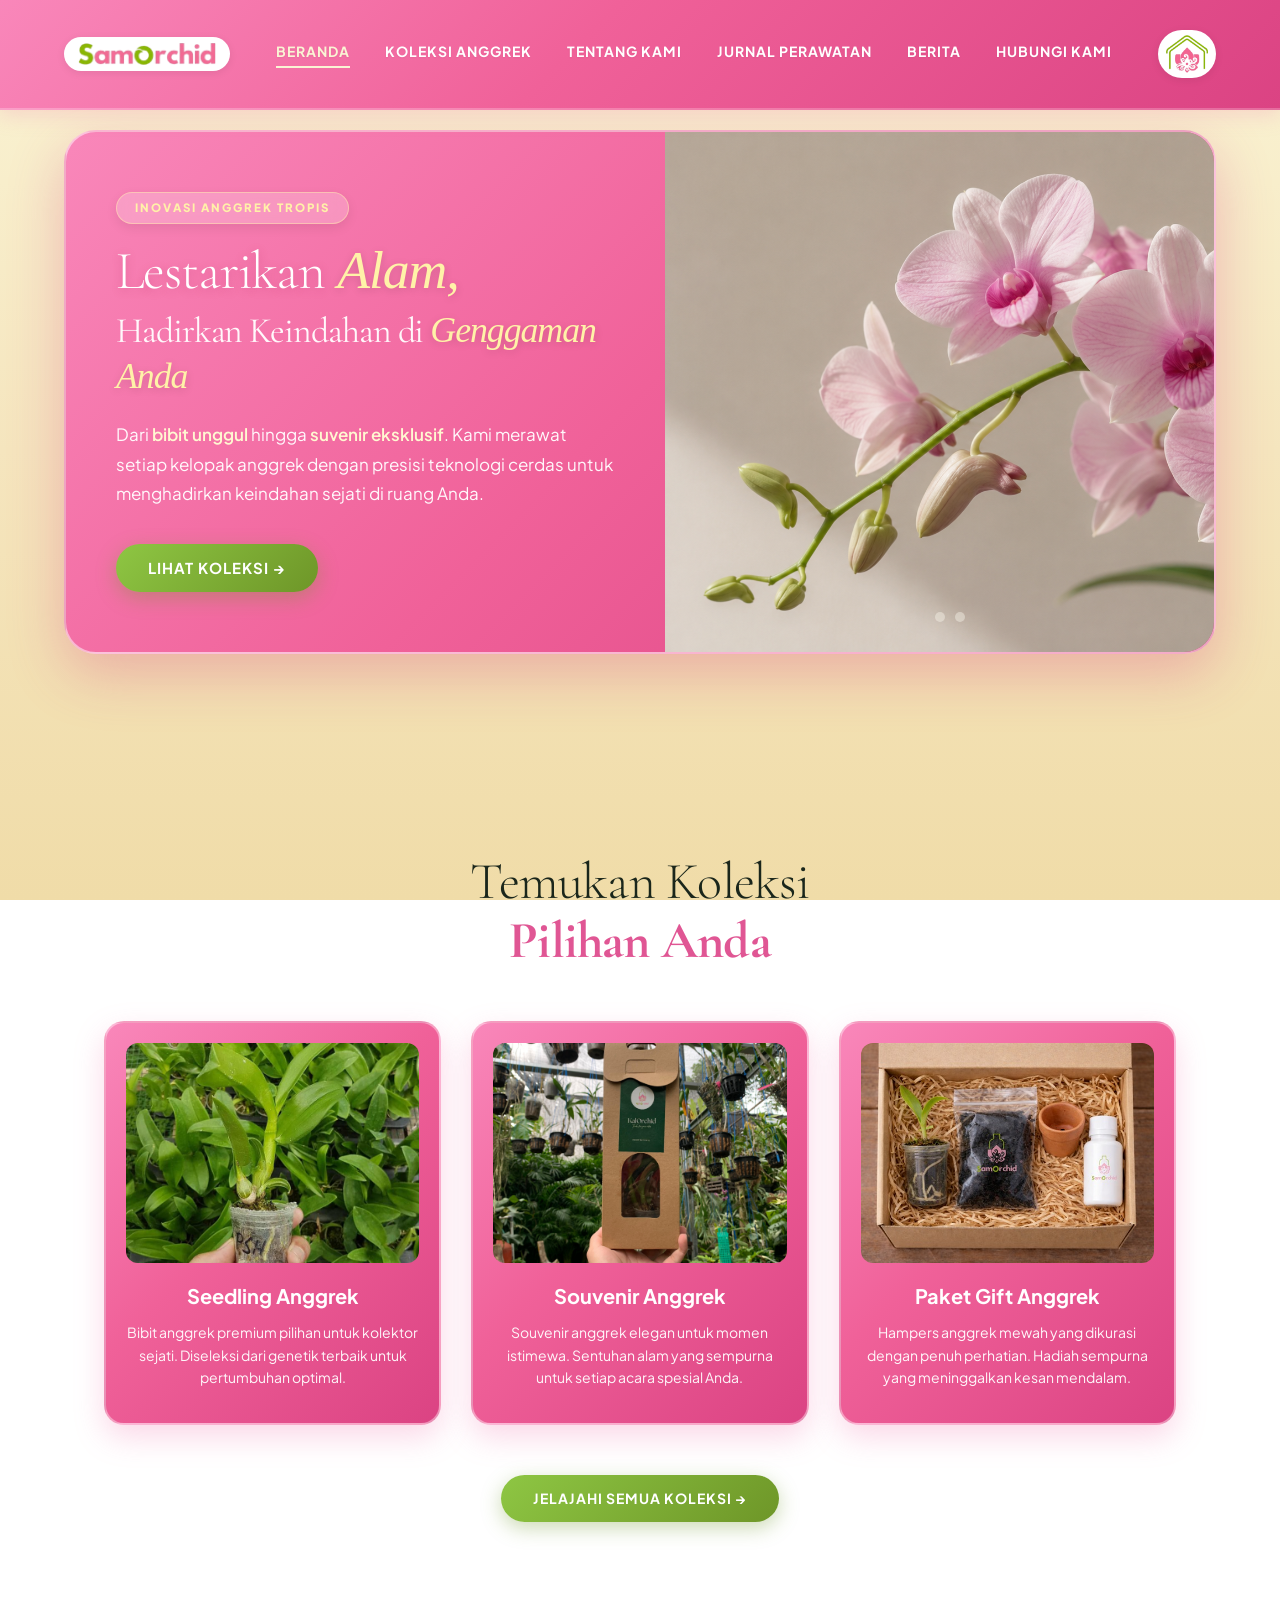
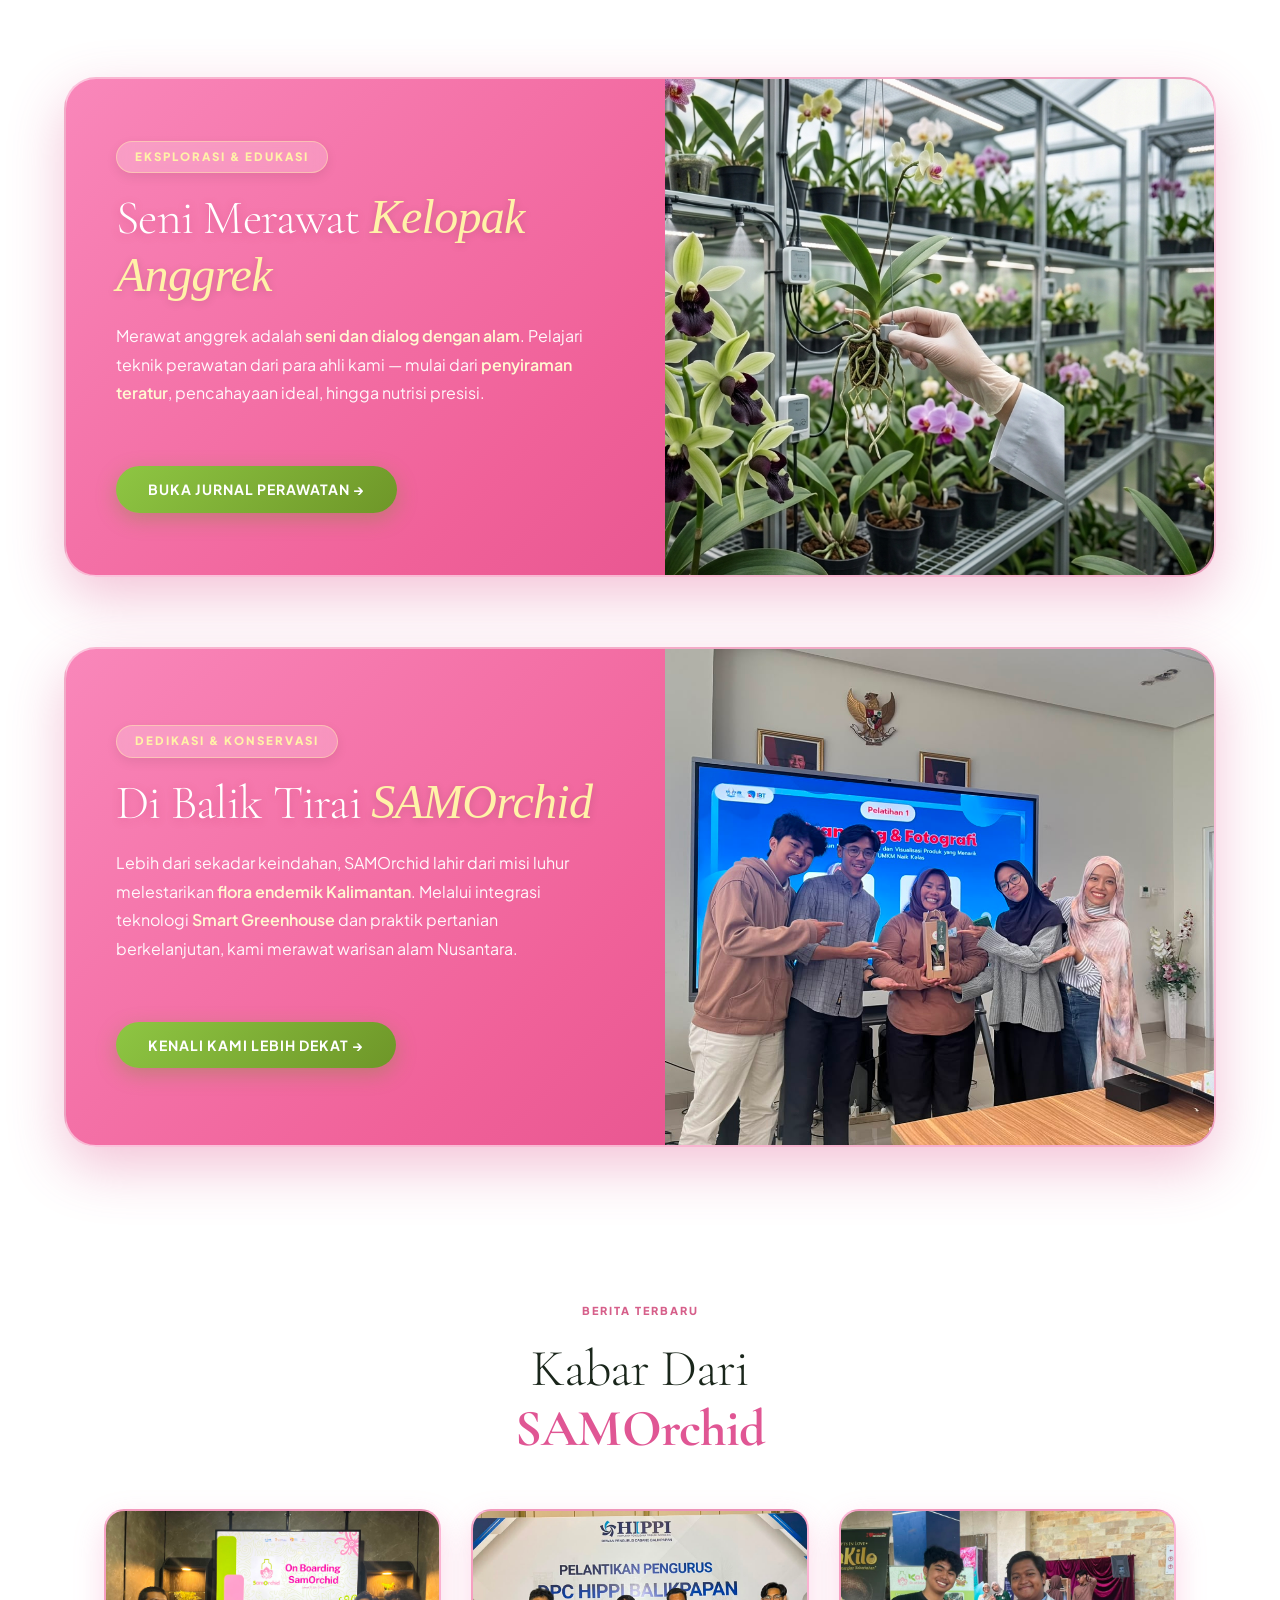
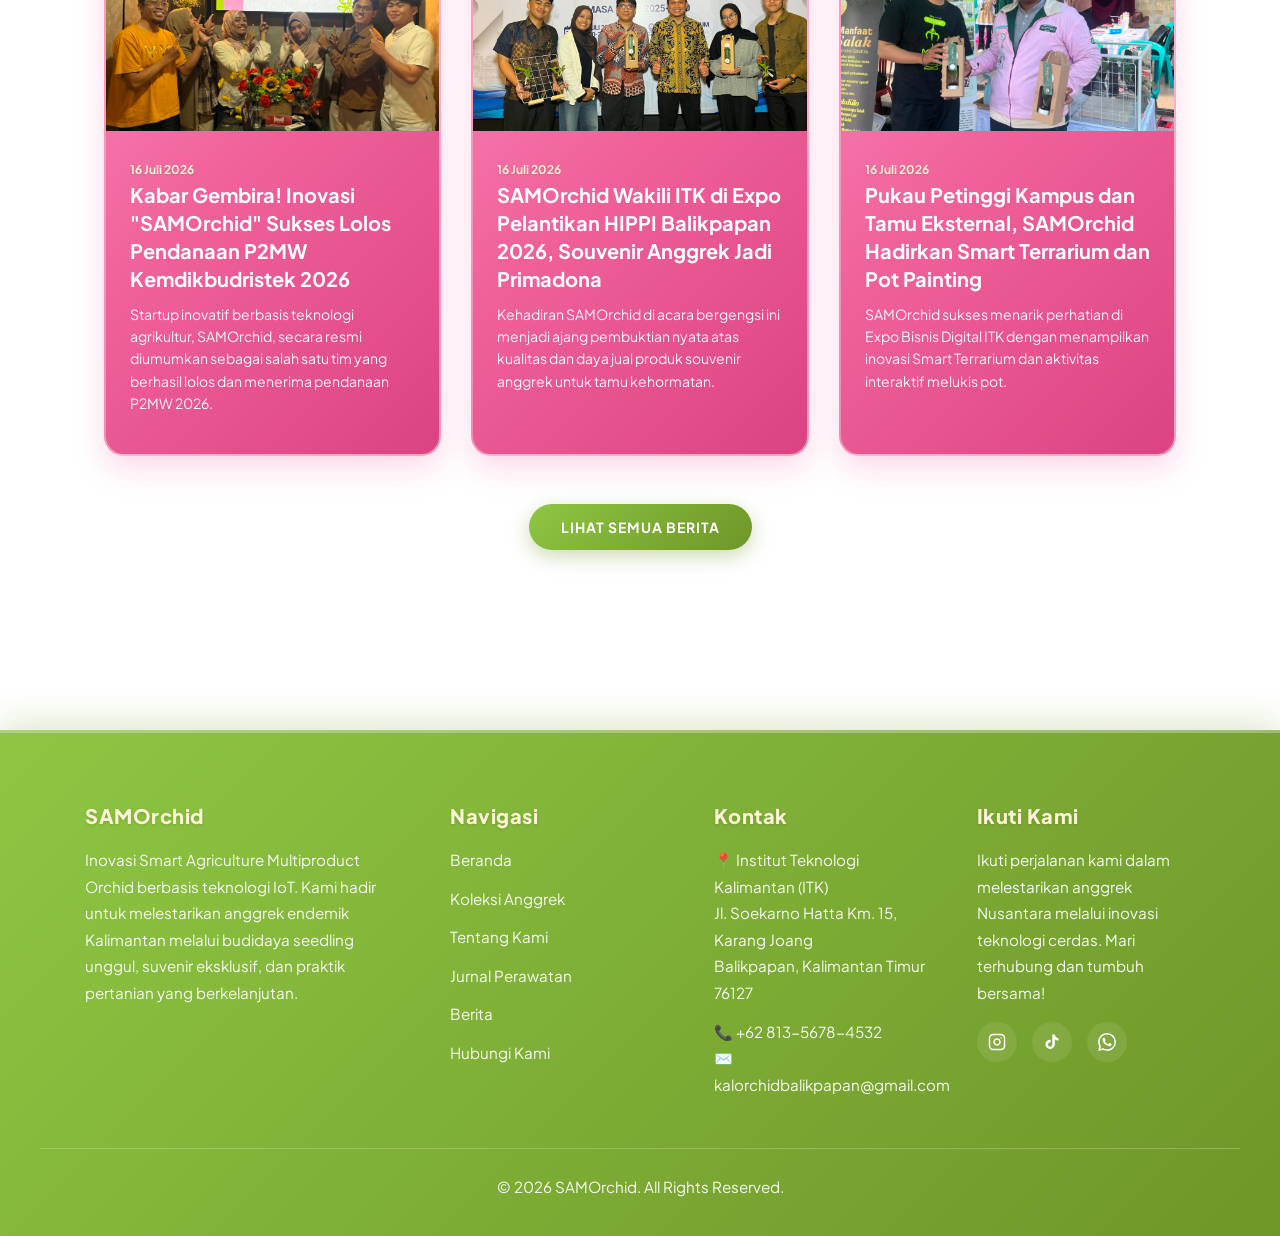
==== commit f1c6be54: "Update kodingan terbaru" ====
--- a/index.html
+++ b/index.html
@@ -82,12 +82,12 @@
 <section class="hero-split-section">
     <div class="hero-split-card">
         <div class="hero-split-text scroll-reveal">
-            
+            <span class="hero-split-badge">INOVASI ANGGREK TROPIS</span>
             <h1>
-                <span class="title-main">Lestarikan <em>Alam,</em></span>
-                <span class="title-accent">Hadirkan Keindahan di Genggaman Anda</span>
+                <span class="title-main">Lestarikan <span class="text-gold-accent">Alam,</span></span>
+                <span class="title-accent">Hadirkan Keindahan di <span class="text-gold-accent">Genggaman Anda</span></span>
             </h1>
-            <p>Dari bibit unggul hingga suvenir eksklusif. Kami merawat setiap kelopak anggrek dengan presisi teknologi cerdas untuk menghadirkan keindahan sejati di ruang Anda.</p>
+            <p>Dari <span class="text-gold-light">bibit unggul</span> hingga <span class="text-gold-light">suvenir eksklusif</span>. Kami merawat setiap kelopak anggrek dengan presisi teknologi cerdas untuk menghadirkan keindahan sejati di ruang Anda.</p>
             <a href="catalog.html" class="btn-primary" style="padding: 15px 42px; font-size: 15px;">Lihat Koleksi &rarr;</a>
         </div>
         <div class="hero-split-gallery">
@@ -151,11 +151,11 @@
 <section class="care-split-section">
     <div class="care-split-card scroll-reveal">
         <div class="care-split-text">
-            
+            <span class="care-split-badge">EKSPLORASI &amp; EDUKASI</span>
             <h2>
-                <span class="title-main">Seni Merawat <em>Kelopak Anggrek</em></span>
+                <span class="title-main">Seni Merawat <span class="text-gold-accent">Kelopak Anggrek</span></span>
             </h2>
-            <p>Merawat anggrek adalah seni dan dialog dengan alam. Pelajari teknik perawatan dari para ahli kami — mulai dari penyiraman teratur, pencahayaan ideal, hingga nutrisi presisi.</p>
+            <p>Merawat anggrek adalah <span class="text-gold-light">seni dan dialog dengan alam</span>. Pelajari teknik perawatan dari para ahli kami — mulai dari <span class="text-gold-light">penyiraman teratur</span>, pencahayaan ideal, hingga nutrisi presisi.</p>
             <div class="care-pill-group">
                 
             </div>
@@ -168,21 +168,17 @@
 <section class="vision-split-section">
     <div class="vision-split-card scroll-reveal">
         <div class="vision-split-text">
-            
+            <span class="vision-split-badge">DEDIKASI &amp; KONSERVASI</span>
             <h2>
-                <span class="title-main">Di Balik Tirai <em>SAMOrchid</em></span>
+                <span class="title-main">Di Balik Tirai <span class="text-gold-accent">SAMOrchid</span></span>
             </h2>
-            <p>Lebih dari sekadar keindahan, SAMOrchid lahir dari misi luhur melestarikan flora endemik Kalimantan. Melalui integrasi teknologi Smart Greenhouse dan praktik pertanian berkelanjutan, kami merawat warisan alam Nusantara agar terus mekar untuk generasi mendatang.</p>
+            <p>Lebih dari sekadar keindahan, SAMOrchid lahir dari misi luhur melestarikan <span class="text-gold-light">flora endemik Kalimantan</span>. Melalui integrasi teknologi <span class="text-gold-light">Smart Greenhouse</span> dan praktik pertanian berkelanjutan, kami merawat warisan alam Nusantara.</p>
             <div class="vision-pill-group">
-                
+           
             </div>
             <a href="about.html" class="btn-primary" style="padding: 14px 38px;">Kenali Kami Lebih Dekat &rarr;</a>
         </div>
-        <div class="vision-split-media">
-            <div class="vision-logo-badge">
-                <img src="assets/images/logo-samorchid.png" alt="SAMOrchid Logo" loading="lazy">
-            </div>
-        </div>
+        <div class="vision-split-media"></div>
     </div>
 </section>
 
--- a/assets/css/samorchid.css
+++ b/assets/css/samorchid.css
@@ -2448,41 +2448,6 @@
     font-weight: 800;
 }
 
-/* 2. FOOTER (PINK) */
-footer {
-    background: var(--pink-gradient) !important;
-    color: #FFFFFF !important;
-    padding: 60px 0 30px !important;
-    margin-top: 40px;
-}
-footer h3 {
-    color: #FAF4D4 !important;
-    font-weight: 700;
-    margin-bottom: 16px;
-}
-footer p, footer li a, footer .contact-info p {
-    color: #FFFFFF !important;
-    opacity: 0.95;
-}
-footer li a:hover {
-    color: #FAF4D4 !important;
-    text-decoration: underline;
-}
-footer .social-icons a {
-    color: #FFFFFF !important;
-    border-color: rgba(255, 255, 255, 0.4) !important;
-    background: rgba(255, 255, 255, 0.15) !important;
-}
-footer .social-icons a:hover {
-    background-color: var(--green-btn) !important;
-    color: #FFFFFF !important;
-    border-color: var(--green-btn) !important;
-}
-.footer-bottom {
-    border-top: 1px solid rgba(255, 255, 255, 0.2) !important;
-    color: rgba(255, 255, 255, 0.85) !important;
-}
-
 /* 3. CARDS (PINK BACKGROUND WITH WHITE TEXT) */
 .category-card,
 .product-card,
@@ -2592,7 +2557,6 @@
 }
 
 /* Sections - Unified Yellow-Cream Background (No Pink Blocks) */
-section,
 .section-padding,
 .care-section-new,
 .story-section-new,
@@ -2633,583 +2597,10 @@
 }
 
 
+
 /* =============================================================
-   HERO FIX & BOTANICAL GREEN FOOTER
-   ============================================================= */
-
-/* 1. HERO SECTION SPACING & READABILITY */
-.hero {
-    height: auto !important;
-    min-height: unset !important;
-    margin-top: 110px !important;
-    padding: 20px 5% 40px !important;
-    display: flex !important;
-    align-items: center !important;
-    justify-content: center !important;
-    position: relative !important;
-    overflow: visible !important;
-}
-
-.hero-slider-container {
-    position: relative !important;
-    top: auto !important;
-    left: auto !important;
-    transform: none !important;
-    width: 100% !important;
-    max-width: 1200px !important;
-    height: 520px !important;
-    min-height: 480px !important;
-    border-radius: 28px !important;
-    overflow: hidden !important;
-    box-shadow: 0 20px 50px rgba(0, 0, 0, 0.18) !important;
-    margin: 0 auto !important;
-}
-
-.slider-wrapper {
-    position: absolute !important;
-    top: 0 !important;
-    left: 0 !important;
-    width: 100% !important;
-    height: 100% !important;
-    z-index: 1 !important;
-}
-
-/* Dark contrast overlay on slide images */
-.slide-1, .slide-2, .slide-3 {
-    background-size: cover !important;
-    background-position: center !important;
-    position: relative !important;
-}
-.slide::after {
-    content: '' !important;
-    position: absolute !important;
-    top: 0 !important;
-    left: 0 !important;
-    width: 100% !important;
-    height: 100% !important;
-    background: linear-gradient(180deg, rgba(15, 25, 12, 0.45) 0%, rgba(15, 25, 12, 0.68) 100%) !important;
-    z-index: 1 !important;
-}
-
-/* HERO CONTENT (WHITE & CRISP READABLE TEXT) */
-.hero-content {
-    position: absolute !important;
-    top: 50% !important;
-    left: 50% !important;
-    transform: translate(-50%, -50%) !important;
-    width: 90% !important;
-    max-width: 800px !important;
-    z-index: 5 !important;
-    text-align: center !important;
-    padding: 20px !important;
-}
-
-.hero-content h1 {
-    color: #FFFFFF !important;
-    font-size: clamp(30px, 4.5vw, 52px) !important;
-    font-weight: 300 !important;
-    line-height: 1.25 !important;
-    margin-bottom: 18px !important;
-    text-shadow: 0 3px 15px rgba(0, 0, 0, 0.7) !important;
-    font-family: 'Cormorant Garamond', 'Georgia', serif !important;
-}
-
-.hero-content h1 strong {
-    color: #FAF4D4 !important;
-    font-weight: 700 !important;
-    text-shadow: 0 3px 15px rgba(0, 0, 0, 0.7) !important;
-}
-
-.hero-content p {
-    color: #FFFFFF !important;
-    font-size: clamp(14px, 1.8vw, 17px) !important;
-    font-weight: 400 !important;
-    line-height: 1.7 !important;
-    max-width: 680px !important;
-    margin: 0 auto 28px !important;
-    opacity: 0.95 !important;
-    text-shadow: 0 2px 10px rgba(0, 0, 0, 0.65) !important;
-}
-
-.btn-discover {
-    display: inline-flex !important;
-    align-items: center !important;
-    justify-content: center !important;
-    padding: 14px 40px !important;
-    background: var(--green-btn-gradient) !important;
-    color: #FFFFFF !important;
-    border-radius: 50px !important;
-    font-size: 14px !important;
-    font-weight: 800 !important;
-    letter-spacing: 1.5px !important;
-    text-transform: uppercase !important;
-    cursor: pointer !important;
-    text-decoration: none !important;
-    box-shadow: 0 8px 25px rgba(0, 0, 0, 0.35) !important;
-    border: 2px solid rgba(255, 255, 255, 0.3) !important;
-    transition: all 0.3s ease !important;
-}
-.btn-discover:hover {
-    transform: translateY(-3px) scale(1.03) !important;
-    box-shadow: 0 12px 30px rgba(110, 150, 40, 0.5) !important;
-    color: #FFFFFF !important;
-    filter: brightness(1.1) !important;
-}
-
-/* 2. BOTANICAL GREEN FOOTER (ELEGANT & SOFT ON THE EYES) */
-footer {
-    background: linear-gradient(180deg, #2E421E 0%, #223215 100%) !important;
-    color: #FFFFFF !important;
-    padding: 70px 0 30px !important;
-    margin-top: 60px !important;
-    border-top: 4px solid var(--pink-flower) !important;
-}
-footer h3 {
-    color: #FAF4D4 !important;
-    font-weight: 700 !important;
-    font-size: 1.25rem !important;
-    margin-bottom: 18px !important;
-    letter-spacing: 0.5px !important;
-}
-footer p, footer li a, footer .contact-info p {
-    color: rgba(255, 255, 255, 0.88) !important;
-    font-size: 0.95rem !important;
-    line-height: 1.7 !important;
-}
-footer li a:hover {
-    color: #FAF4D4 !important;
-    text-decoration: underline !important;
-    padding-left: 4px;
-}
-footer .social-icons a {
-    color: #FFFFFF !important;
-    border-color: rgba(255, 255, 255, 0.35) !important;
-    background: rgba(255, 255, 255, 0.08) !important;
-}
-footer .social-icons a:hover {
-    background-color: var(--pink-flower) !important;
-    color: #FFFFFF !important;
-    border-color: var(--pink-flower) !important;
-    transform: translateY(-2px);
-}
-.footer-bottom {
-    border-top: 1px solid rgba(255, 255, 255, 0.15) !important;
-    color: rgba(255, 255, 255, 0.65) !important;
-    padding-top: 25px !important;
-    margin-top: 50px !important;
-}
-
-@media (max-width: 768px) {
-    .hero {
-        margin-top: 85px !important;
-        padding: 15px 4% 30px !important;
-    }
-    .hero-slider-container {
-        height: 480px !important;
-        border-radius: 20px !important;
-    }
-    .hero-content {
-        padding: 10px !important;
-    }
-    .hero-content h1 {
-        font-size: 28px !important;
-    }
-    .hero-content p {
-        font-size: 14px !important;
-        margin-bottom: 20px !important;
-    }
-}
-
-
-/* =============================================================
-   LUXURY REDESIGN (SPLIT HERO, PINK GRADIENTS, WARM LUXURY FOOTER)
-   ============================================================= */
-
-/* 1. LUXURY PINK GRADIENT ON HEADER */
-header {
-    background: linear-gradient(135deg, #F987BA 0%, #F06199 50%, #DB4383 100%) !important;
-    box-shadow: 0 4px 25px rgba(219, 67, 131, 0.3) !important;
-    border-bottom: 2px solid rgba(255, 255, 255, 0.25) !important;
-}
-header.scrolled {
-    background: rgba(240, 97, 153, 0.96) !important;
-    backdrop-filter: blur(15px);
-    -webkit-backdrop-filter: blur(15px);
-    box-shadow: 0 6px 25px rgba(219, 67, 131, 0.35) !important;
-}
-
-/* 2. LUXURY PINK GRADIENT ON ALL CARDS */
-.category-card,
-.product-card,
-.news-card,
-.journal-card,
-.team-card,
-.value-card,
-.tech-feature-card {
-    background: linear-gradient(135deg, #F987BA 0%, #F06199 50%, #DB4383 100%) !important;
-    color: #FFFFFF !important;
-    border-radius: 24px !important;
-    box-shadow: 0 14px 35px rgba(219, 67, 131, 0.28) !important;
-    border: 1.5px solid rgba(255, 255, 255, 0.45) !important;
-    transition: transform 0.4s var(--ease-luxury), box-shadow 0.4s var(--ease-luxury) !important;
-}
-.category-card:hover,
-.product-card:hover,
-.news-card:hover,
-.journal-card:hover,
-.value-card:hover,
-.tech-feature-card:hover {
-    transform: translateY(-8px) !important;
-    box-shadow: 0 20px 45px rgba(219, 67, 131, 0.42) !important;
-}
-
-/* 3. SPLIT HERO SHOWCASE (FULL BRIGHT ORCHID PHOTOS + CRYSTAL CLEAR TEXT) */
-.hero-split-section {
-    margin-top: 110px;
-    padding: 20px 5% 50px;
-    max-width: 1280px;
-    margin-left: auto;
-    margin-right: auto;
-}
-.hero-split-card {
-    display: flex;
-    background: linear-gradient(135deg, #F987BA 0%, #F06199 50%, #DB4383 100%);
-    border-radius: 32px;
-    overflow: hidden;
-    box-shadow: 0 20px 55px rgba(219, 67, 131, 0.32);
-    border: 2px solid rgba(255, 255, 255, 0.5);
-    min-height: 520px;
-}
-.hero-split-text {
-    flex: 1;
-    padding: 60px 50px;
-    display: flex;
-    flex-direction: column;
-    justify-content: center;
-    align-items: flex-start;
-    color: #FFFFFF;
-    z-index: 2;
-}
-.hero-split-badge {
-    background: rgba(255, 255, 255, 0.25);
-    color: #FAF4D4;
-    padding: 6px 18px;
-    border-radius: 50px;
-    font-size: 12px;
-    font-weight: 800;
-    letter-spacing: 2px;
-    text-transform: uppercase;
-    margin-bottom: 20px;
-    display: inline-block;
-    border: 1px solid rgba(255, 255, 255, 0.35);
-}
-.hero-split-text h1 {
-    font-family: 'Cormorant Garamond', 'Georgia', serif;
-    font-size: clamp(34px, 4.2vw, 56px);
-    font-weight: 300;
-    line-height: 1.15;
-    color: #FFFFFF !important;
-    margin-bottom: 20px;
-}
-.hero-split-text h1 strong {
-    font-weight: 700;
-    color: #FAF4D4 !important;
-}
-.hero-split-text p {
-    font-size: clamp(15px, 1.6vw, 17px);
-    line-height: 1.7;
-    color: rgba(255, 255, 255, 0.95);
-    margin-bottom: 35px;
-    max-width: 500px;
-}
-.hero-split-gallery {
-    flex: 1.1;
-    position: relative;
-    overflow: hidden;
-    min-height: 400px;
-}
-.hero-split-gallery .slider-wrapper {
-    display: flex;
-    height: 100%;
-    width: 100%;
-    transition: transform 1s cubic-bezier(0.77, 0, 0.175, 1);
-}
-.hero-split-gallery .slide {
-    min-width: 100%;
-    height: 100%;
-    background-size: cover !important;
-    background-position: center !important;
-}
-.hero-split-gallery .slide-1 {
-    background-image: url("../images/hero beranda 1.png") !important;
-}
-.hero-split-gallery .slide-2 {
-    background-image: url("../images/hero beranda 2.png") !important;
-}
-.hero-split-gallery .slide-3 {
-    background-image: url("../images/hero beranda 3.png") !important;
-}
-.hero-split-gallery .slide::after {
-    display: none !important; /* NO dark overlay - 100% BRIGHT and VIBRANT */
-}
-.hero-split-gallery .hero-slider-dots {
-    bottom: 20px;
-}
-
-@media (max-width: 900px) {
-    .hero-split-section {
-        margin-top: 90px;
-        padding: 15px 4% 30px;
-    }
-    .hero-split-card {
-        flex-direction: column-reverse;
-        min-height: unset;
-        border-radius: 24px;
-    }
-    .hero-split-gallery {
-        min-height: 280px;
-        height: 300px;
-    }
-    .hero-split-text {
-        padding: 35px 25px;
-        align-items: center;
-        text-align: center;
-    }
-    .hero-split-text p {
-        margin-bottom: 25px;
-    }
-}
-
-/* 4. REDESIGNED VISI & INOVASI (LUXURY SLEEK BANNER) */
-.vision-lux-section {
-    padding: 40px 5%;
-    max-width: 1280px;
-    margin: 0 auto;
-}
-.vision-lux-card {
-    background: linear-gradient(135deg, #F987BA 0%, #F06199 50%, #DB4383 100%);
-    border-radius: 32px;
-    padding: 55px 60px;
-    display: flex;
-    align-items: center;
-    gap: 50px;
-    box-shadow: 0 18px 45px rgba(219, 67, 131, 0.28);
-    border: 2px solid rgba(255, 255, 255, 0.45);
-    color: #FFFFFF;
-}
-.vision-lux-content {
-    flex: 1.3;
-}
-.vision-lux-tag {
-    color: #FAF4D4;
-    font-size: 12px;
-    font-weight: 800;
-    letter-spacing: 2px;
-    text-transform: uppercase;
-    margin-bottom: 12px;
-    display: block;
-}
-.vision-lux-content h2 {
-    font-family: 'Cormorant Garamond', 'Georgia', serif;
-    font-size: clamp(32px, 3.8vw, 48px);
-    color: #FFFFFF !important;
-    line-height: 1.2;
-    margin-bottom: 18px;
-}
-.vision-lux-content h2 strong {
-    color: #FAF4D4 !important;
-}
-.vision-lux-content p {
-    font-size: 16px;
-    line-height: 1.75;
-    color: rgba(255, 255, 255, 0.95);
-    margin-bottom: 35px; /* SPACING UNTUK TOMBOL */
-}
-.vision-lux-features {
-    display: flex;
-    gap: 15px;
-    flex-wrap: wrap;
-    margin-bottom: 35px;
-}
-.vision-pill {
-    background: rgba(255, 255, 255, 0.2);
-    padding: 8px 16px;
-    border-radius: 50px;
-    font-size: 13px;
-    font-weight: 600;
-    color: #FAF4D4;
-    border: 1px solid rgba(255, 255, 255, 0.3);
-}
-.vision-lux-media {
-    flex: 0.8;
-    display: flex;
-    justify-content: center;
-    align-items: center;
-}
-.vision-logo-frame {
-    background: #FFFFFF;
-    padding: 30px;
-    border-radius: 28px;
-    box-shadow: 0 15px 35px rgba(0, 0, 0, 0.12);
-    display: flex;
-    align-items: center;
-    justify-content: center;
-}
-.vision-logo-frame img {
-    max-width: 220px;
-    height: auto;
-}
-
-@media (max-width: 900px) {
-    .vision-lux-card {
-        flex-direction: column;
-        padding: 40px 25px;
-        text-align: center;
-    }
-    .vision-lux-features {
-        justify-content: center;
-    }
-    .vision-lux-media {
-        order: -1;
-    }
-    .vision-logo-frame img {
-        max-width: 150px;
-    }
-}
-
-/* 5. REDESIGNED JURNAL & PANDUAN (MODERN EDITORIAL SHOWCASE) */
-.care-lux-section {
-    padding: 40px 5%;
-    max-width: 1280px;
-    margin: 0 auto;
-}
-.care-lux-card {
-    background: linear-gradient(135deg, #F987BA 0%, #F06199 50%, #DB4383 100%);
-    border-radius: 32px;
-    padding: 55px 60px;
-    display: flex;
-    align-items: center;
-    gap: 50px;
-    box-shadow: 0 18px 45px rgba(219, 67, 131, 0.28);
-    border: 2px solid rgba(255, 255, 255, 0.45);
-    color: #FFFFFF;
-}
-.care-lux-content {
-    flex: 1.2;
-}
-.care-lux-tag {
-    color: #FAF4D4;
-    font-size: 12px;
-    font-weight: 800;
-    letter-spacing: 2px;
-    text-transform: uppercase;
-    margin-bottom: 12px;
-    display: block;
-}
-.care-lux-content h2 {
-    font-family: 'Cormorant Garamond', 'Georgia', serif;
-    font-size: clamp(32px, 3.8vw, 48px);
-    color: #FFFFFF !important;
-    line-height: 1.2;
-    margin-bottom: 18px;
-}
-.care-lux-content h2 strong {
-    color: #FAF4D4 !important;
-}
-.care-lux-content p {
-    font-size: 16px;
-    line-height: 1.75;
-    color: rgba(255, 255, 255, 0.95);
-    margin-bottom: 35px; /* SPACING UNTUK TOMBOL */
-}
-.care-lux-tips {
-    display: flex;
-    gap: 15px;
-    flex-wrap: wrap;
-    margin-bottom: 35px;
-}
-.care-pill {
-    background: rgba(255, 255, 255, 0.2);
-    padding: 8px 16px;
-    border-radius: 50px;
-    font-size: 13px;
-    font-weight: 600;
-    color: #FAF4D4;
-    border: 1px solid rgba(255, 255, 255, 0.3);
-}
-.care-lux-image {
-    flex: 0.9;
-    border-radius: 24px;
-    overflow: hidden;
-    box-shadow: 0 15px 35px rgba(0, 0, 0, 0.18);
-    border: 3px solid rgba(255, 255, 255, 0.5);
-    height: 320px;
-}
-.care-lux-image img {
-    width: 100%;
-    height: 100%;
-    object-fit: cover;
-}
-
-@media (max-width: 900px) {
-    .care-lux-card {
-        flex-direction: column;
-        padding: 40px 25px;
-        text-align: center;
-    }
-    .care-lux-tips {
-        justify-content: center;
-    }
-    .care-lux-image {
-        width: 100%;
-        height: 220px;
-    }
-}
-
-/* 6. LUXURY WARM EARTHEN FOOTER (HARMONIOUS WITH YELLOW-CREAM PALETTE) */
-footer {
-    background: linear-gradient(180deg, #3A2E22 0%, #271E15 100%) !important;
-    color: #FAF4D4 !important;
-    padding: 70px 0 35px !important;
-    margin-top: 60px !important;
-    border-top: 4px solid #F06199 !important;
-}
-footer h3 {
-    color: #FAF4D4 !important;
-    font-weight: 700 !important;
-    font-size: 1.25rem !important;
-    margin-bottom: 18px !important;
-}
-footer p, footer li a, footer .contact-info p {
-    color: rgba(250, 244, 212, 0.88) !important;
-    font-size: 0.95rem !important;
-    line-height: 1.75 !important;
-}
-footer li a:hover {
-    color: #F987BA !important;
-    text-decoration: underline !important;
-}
-footer .social-icons a {
-    color: #FAF4D4 !important;
-    border-color: rgba(250, 244, 212, 0.35) !important;
-    background: rgba(250, 244, 212, 0.08) !important;
-}
-footer .social-icons a:hover {
-    background-color: #F06199 !important;
-    color: #FFFFFF !important;
-    border-color: #F06199 !important;
-    transform: translateY(-2px);
-}
-.footer-bottom {
-    border-top: 1px solid rgba(250, 244, 212, 0.15) !important;
-    color: rgba(250, 244, 212, 0.6) !important;
-    padding-top: 25px !important;
-    margin-top: 50px !important;
-}
-
-
-/* =============================================================
-   HERO-MATCHING SPLIT SECTIONS, STYLIZED TYPOGRAPHY & GREEN FOOTER
+   REFINED LUXURY SYSTEM: DARK OLIVE GRADIENT FOOTER, HERO SPLIT,
+   STYLIZED COLORFUL TYPOGRAPHY, CLEAN SINGLE MEDIA ON VISI
    ============================================================= */
 
 /* 1. GREEN GRADIENT FOOTER (MATCHES BUTTONS) */
@@ -3219,21 +2610,38 @@
     padding: 70px 0 35px !important;
     margin-top: 60px !important;
     border-top: 3px solid rgba(255, 255, 255, 0.35) !important;
-    box-shadow: 0 -10px 30px rgba(110, 150, 40, 0.15) !important;
+    box-shadow: 0 -10px 30px rgba(110, 150, 40, 0.2) !important;
+}
+.footer-container {
+    max-width: 1200px !important;
+    margin: 0 auto !important;
+    padding: 0 45px !important; /* Proper spacing so text is not glued to edge */
+    display: flex !important;
+    justify-content: space-between !important;
+    flex-wrap: wrap !important;
+    gap: 45px !important;
+}
+.footer-col {
+    flex: 1;
+    min-width: 200px;
+}
+.footer-col:first-child {
+    flex: 1.4 !important;
+    max-width: 400px !important;
+    padding-right: 15px !important;
 }
 footer h3 {
     color: #FAF4D4 !important;
     font-weight: 800 !important;
-    font-size: 1.3rem !important;
+    font-size: 1.25rem !important;
     margin-bottom: 18px !important;
     letter-spacing: 0.5px !important;
     text-shadow: 0 1px 3px rgba(0, 0, 0, 0.15) !important;
 }
 footer p, footer li a, footer .contact-info p {
-    color: #FFFFFF !important;
+    color: rgba(255, 255, 255, 0.94) !important;
     font-size: 0.95rem !important;
     line-height: 1.75 !important;
-    opacity: 0.96 !important;
 }
 footer li a:hover {
     color: #FAF4D4 !important;
@@ -3252,37 +2660,49 @@
     transform: translateY(-3px) scale(1.05);
 }
 .footer-bottom {
-    border-top: 1px solid rgba(255, 255, 255, 0.25) !important;
-    color: rgba(255, 255, 255, 0.85) !important;
-    padding-top: 25px !important;
-    margin-top: 50px !important;
-}
-
-/* 2. STYLIZED TYPOGRAPHY SYSTEM (LUXURY GOLD & SERIF) */
-.title-sub {
-    font-family: 'Plus Jakarta Sans', sans-serif !important;
-    color: #FAF4D4 !important;
-    font-size: 12px !important;
+    max-width: 1200px !important;
+    margin: 50px auto 0 !important;
+    padding: 25px 45px 0 !important;
+    border-top: 1px solid rgba(255, 255, 255, 0.22) !important;
+    text-align: center !important;
+    color: rgba(255, 255, 255, 0.8) !important;
+}
+
+/* 2. STYLIZED MULTI-TONAL TYPOGRAPHY SYSTEM */
+.text-gold-accent {
+    color: #FFF2A8 !important;
+    font-style: italic !important;
+    text-shadow: 0 2px 8px rgba(0, 0, 0, 0.15) !important;
+}
+.text-gold-light {
+    color: #FFF8D1 !important;
+    font-weight: 600 !important;
+}
+.hero-split-badge,
+.care-split-badge,
+.vision-split-badge {
+    background: rgba(255, 255, 255, 0.22) !important;
+    backdrop-filter: blur(8px);
+    -webkit-backdrop-filter: blur(8px);
+    color: #FFF2A8 !important;
+    padding: 6px 18px !important;
+    border-radius: 50px !important;
+    font-size: 11.5px !important;
     font-weight: 800 !important;
-    letter-spacing: 3px !important;
+    letter-spacing: 2px !important;
     text-transform: uppercase !important;
+    margin-bottom: 16px !important;
     display: inline-block !important;
-    margin-bottom: 10px !important;
-    text-shadow: 0 1px 4px rgba(0, 0, 0, 0.15) !important;
-}
+    border: 1px solid rgba(255, 242, 168, 0.45) !important;
+    box-shadow: 0 4px 12px rgba(0, 0, 0, 0.08) !important;
+}
+
 .title-main {
     font-family: 'Cormorant Garamond', 'Georgia', serif !important;
     display: block !important;
     color: #FFFFFF !important;
     line-height: 1.15 !important;
     text-shadow: 0 2px 10px rgba(180, 40, 90, 0.3) !important;
-}
-.title-main em {
-    font-family: 'Cormorant Garamond', 'Georgia', serif !important;
-    font-style: italic !important;
-    color: #FAF4D4 !important;
-    font-weight: 600 !important;
-    text-shadow: 0 2px 12px rgba(250, 244, 212, 0.4) !important;
 }
 .title-accent {
     font-family: 'Cormorant Garamond', 'Georgia', serif !important;
@@ -3321,6 +2741,17 @@
     color: #FFFFFF;
     z-index: 2;
 }
+.hero-split-text h1 {
+    font-size: clamp(34px, 4.2vw, 56px);
+    margin-bottom: 20px;
+}
+.hero-split-text p {
+    font-size: clamp(15px, 1.6vw, 17px);
+    line-height: 1.75;
+    color: rgba(255, 255, 255, 0.95);
+    margin-bottom: 35px;
+    max-width: 500px;
+}
 .hero-split-gallery {
     flex: 1.1;
     position: relative;
@@ -3343,7 +2774,7 @@
 .hero-split-gallery .slide-2 { background-image: url("../images/hero beranda 2.png") !important; }
 .hero-split-gallery .slide-3 { background-image: url("../images/hero beranda 3.png") !important; }
 
-/* 4. SPLIT JURNAL & PANDUAN (MATCHES HERO STYLE) */
+/* 4. SPLIT JURNAL & PANDUAN (SENI MERAWAT) */
 .care-split-section {
     padding: 35px 5%;
     max-width: 1280px;
@@ -3369,6 +2800,9 @@
     color: #FFFFFF;
     z-index: 2;
 }
+.care-split-text h2 {
+    font-size: clamp(30px, 3.8vw, 48px);
+}
 .care-split-text p {
     font-size: 16px;
     line-height: 1.8;
@@ -3391,16 +2825,17 @@
 .care-pill {
     background: rgba(255, 255, 255, 0.22);
     backdrop-filter: blur(8px);
+    -webkit-backdrop-filter: blur(8px);
     padding: 8px 16px;
     border-radius: 50px;
     font-size: 13px;
     font-weight: 700;
-    color: #FAF4D4;
-    border: 1px solid rgba(255, 255, 255, 0.35);
+    color: #FFF2A8;
+    border: 1px solid rgba(255, 242, 168, 0.4);
     box-shadow: 0 4px 12px rgba(0,0,0,0.06);
 }
 
-/* 5. SPLIT VISI & INOVASI (MATCHES HERO STYLE) */
+/* 5. SPLIT VISI & INOVASI (DI BALIK TIRAI) - SINGLE CLEAN PHOTO */
 .vision-split-section {
     padding: 35px 5%;
     max-width: 1280px;
@@ -3426,6 +2861,9 @@
     color: #FFFFFF;
     z-index: 2;
 }
+.vision-split-text h2 {
+    font-size: clamp(30px, 3.8vw, 48px);
+}
 .vision-split-text p {
     font-size: 16px;
     line-height: 1.8;
@@ -3435,28 +2873,10 @@
 }
 .vision-split-media {
     flex: 1.1;
-    background: linear-gradient(135deg, rgba(255,255,255,0.18) 0%, rgba(255,255,255,0.06) 100%), url("../images/logo-about.png") center/cover no-repeat;
-    display: flex;
-    align-items: center;
-    justify-content: center;
+    /* Single clean high-res photo with no overlapping logos */
+    background: url("../images/berita-pelatihan.jpeg") center/cover no-repeat;
     min-height: 400px;
     position: relative;
-    padding: 40px;
-}
-.vision-logo-badge {
-    background: #FFFFFF;
-    padding: 35px 45px;
-    border-radius: 32px;
-    box-shadow: 0 20px 50px rgba(0, 0, 0, 0.15);
-    display: flex;
-    align-items: center;
-    justify-content: center;
-    border: 3px solid rgba(255, 255, 255, 0.8);
-}
-.vision-logo-badge img {
-    max-width: 220px;
-    height: auto;
-    display: block;
 }
 .vision-pill-group {
     display: flex;
@@ -3467,12 +2887,13 @@
 .vision-pill {
     background: rgba(255, 255, 255, 0.22);
     backdrop-filter: blur(8px);
+    -webkit-backdrop-filter: blur(8px);
     padding: 8px 16px;
     border-radius: 50px;
     font-size: 13px;
     font-weight: 700;
-    color: #FAF4D4;
-    border: 1px solid rgba(255, 255, 255, 0.35);
+    color: #FFF2A8;
+    border: 1px solid rgba(255, 242, 168, 0.4);
     box-shadow: 0 4px 12px rgba(0,0,0,0.06);
 }
 
@@ -3513,7 +2934,114 @@
     .vision-pill-group {
         justify-content: center;
     }
-    .vision-logo-badge img {
-        max-width: 160px;
-    }
-}
+    .footer-container {
+        padding: 0 25px !important;
+        gap: 30px !important;
+    }
+    .footer-col:first-child {
+        padding-right: 0 !important;
+        max-width: 100% !important;
+    }
+    .footer-bottom {
+        padding: 20px 25px 0 !important;
+    }
+}
+
+/* =============================================================
+   PAGE HERO MODERN (FOR ALL INNER PAGES)
+   ============================================================= */
+.page-hero-modern {
+    position: relative !important;
+    background-size: cover !important;
+    background-position: center !important;
+    background-repeat: no-repeat !important;
+    border-radius: 28px !important;
+    margin: 110px auto 30px auto !important;
+    max-width: 90% !important;
+    min-height: 380px !important;
+    display: flex !important;
+    align-items: center !important;
+    justify-content: center !important;
+    text-align: center !important;
+    overflow: hidden !important;
+    box-shadow: 0 18px 45px rgba(0, 0, 0, 0.18) !important;
+    border: 2px solid rgba(255, 255, 255, 0.5) !important;
+}
+.hero-overlay-modern {
+    position: absolute !important;
+    top: 0 !important;
+    left: 0 !important;
+    right: 0 !important;
+    bottom: 0 !important;
+    background: linear-gradient(180deg, rgba(20, 30, 15, 0.45) 0%, rgba(20, 30, 15, 0.72) 100%) !important;
+    z-index: 1 !important;
+}
+.hero-content-modern {
+    position: relative !important;
+    z-index: 2 !important;
+    color: #FFFFFF !important;
+    padding: 30px 20px !important;
+    max-width: 800px !important;
+}
+.hero-content-modern h1 {
+    font-family: 'Cormorant Garamond', 'Georgia', serif !important;
+    font-size: clamp(34px, 4.5vw, 54px) !important;
+    margin-bottom: 12px !important;
+    font-weight: 300 !important;
+    color: #FFFFFF !important;
+    text-shadow: 0 3px 12px rgba(0, 0, 0, 0.6) !important;
+}
+.hero-content-modern h1 strong {
+    color: #FFF2A8 !important;
+    font-weight: 700 !important;
+    font-style: italic !important;
+    text-shadow: 0 3px 15px rgba(255, 242, 168, 0.4) !important;
+}
+.hero-content-modern .hero-subtitle {
+    font-size: clamp(15px, 1.8vw, 18px) !important;
+    margin-bottom: 24px !important;
+    color: rgba(255, 255, 255, 0.95) !important;
+    font-weight: 400 !important;
+    text-shadow: 0 2px 8px rgba(0, 0, 0, 0.5) !important;
+    line-height: 1.6 !important;
+}
+.breadcrumb-modern {
+    display: inline-flex !important;
+    align-items: center !important;
+    background: rgba(255, 255, 255, 0.22) !important;
+    backdrop-filter: blur(8px) !important;
+    -webkit-backdrop-filter: blur(8px) !important;
+    padding: 8px 24px !important;
+    border-radius: 50px !important;
+    border: 1px solid rgba(255, 242, 168, 0.4) !important;
+    box-shadow: 0 4px 15px rgba(0, 0, 0, 0.15) !important;
+}
+.breadcrumb-modern a {
+    color: #FFFFFF !important;
+    text-decoration: none !important;
+    font-weight: 600 !important;
+    font-size: 13px !important;
+    transition: color 0.3s ease !important;
+}
+.breadcrumb-modern a:hover {
+    color: #FFF2A8 !important;
+}
+.breadcrumb-separator {
+    margin: 0 10px !important;
+    color: #FFF2A8 !important;
+    font-weight: 700 !important;
+}
+.breadcrumb-current {
+    color: #FFF2A8 !important;
+    font-weight: 700 !important;
+    font-size: 13px !important;
+}
+
+@media (max-width: 768px) {
+    .page-hero-modern {
+        margin: 85px auto 25px auto !important;
+        max-width: 92% !important;
+        min-height: 300px !important;
+        border-radius: 20px !important;
+    }
+}
